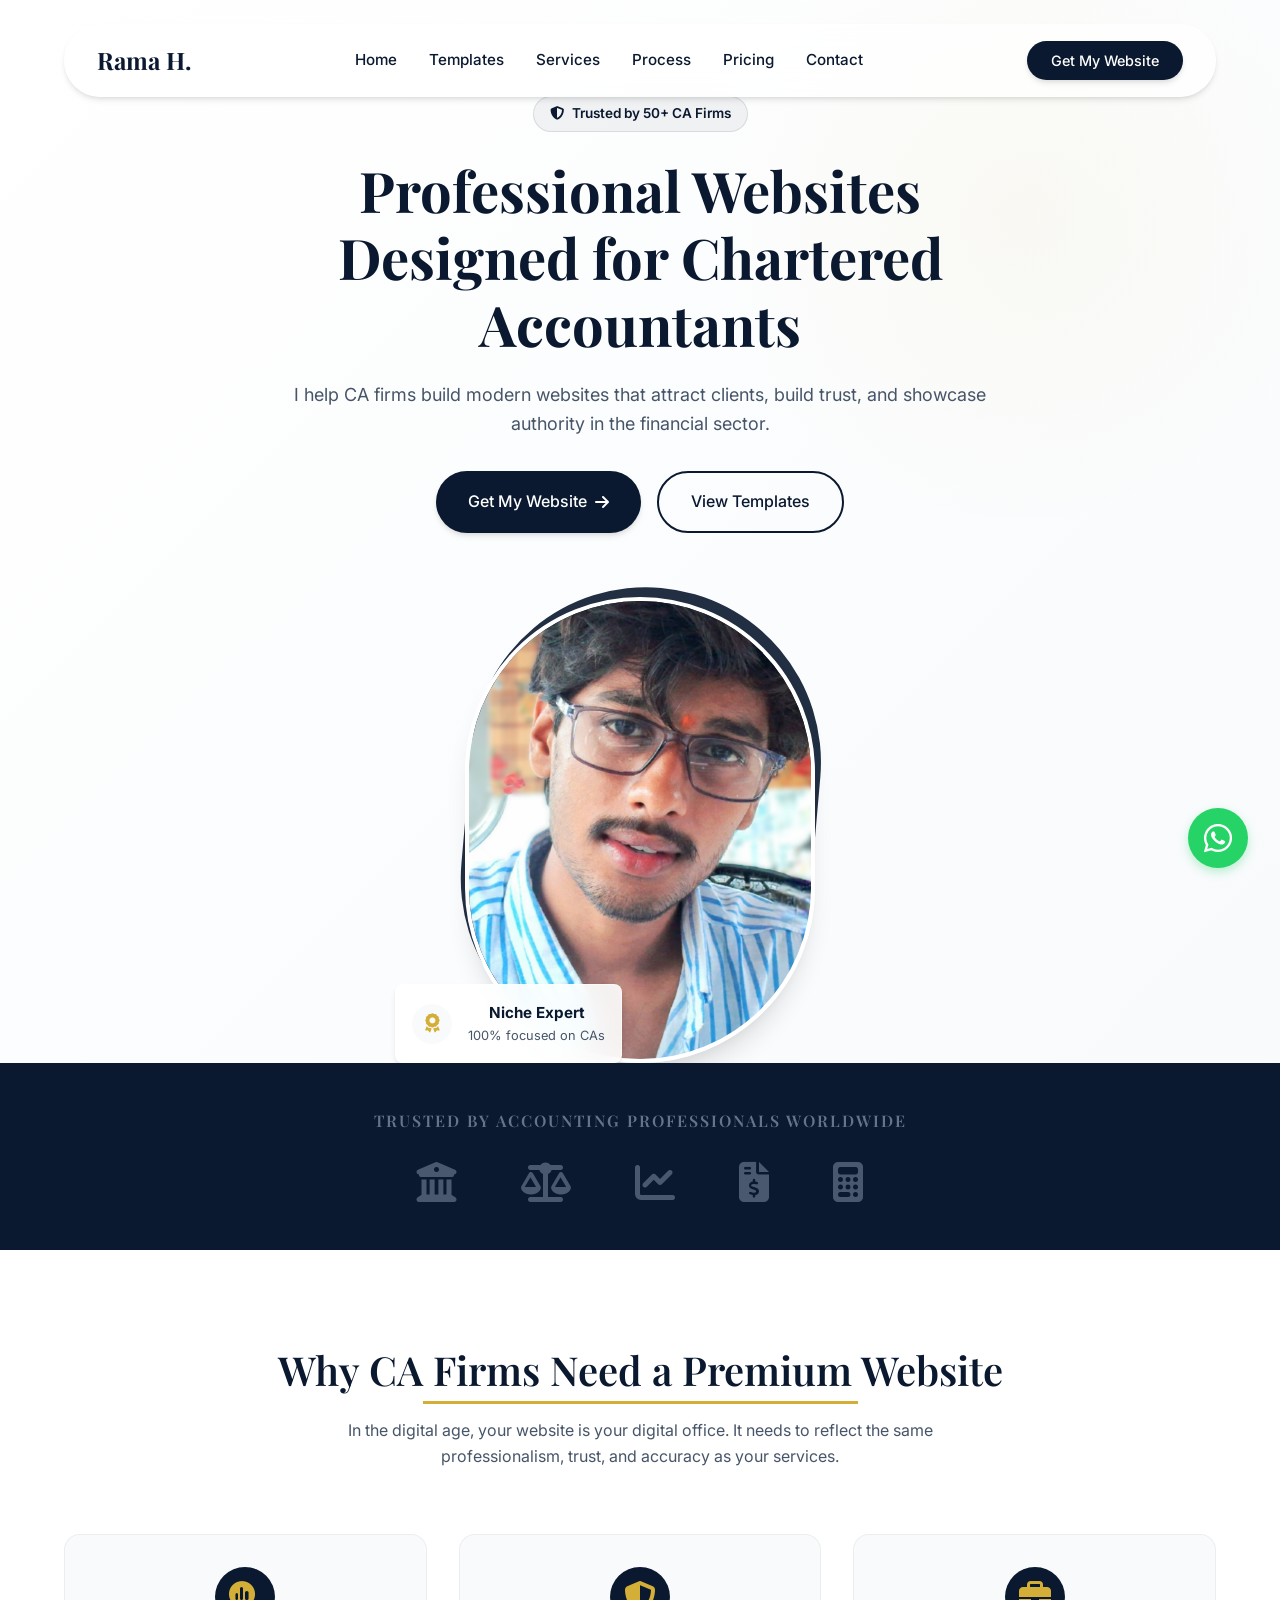
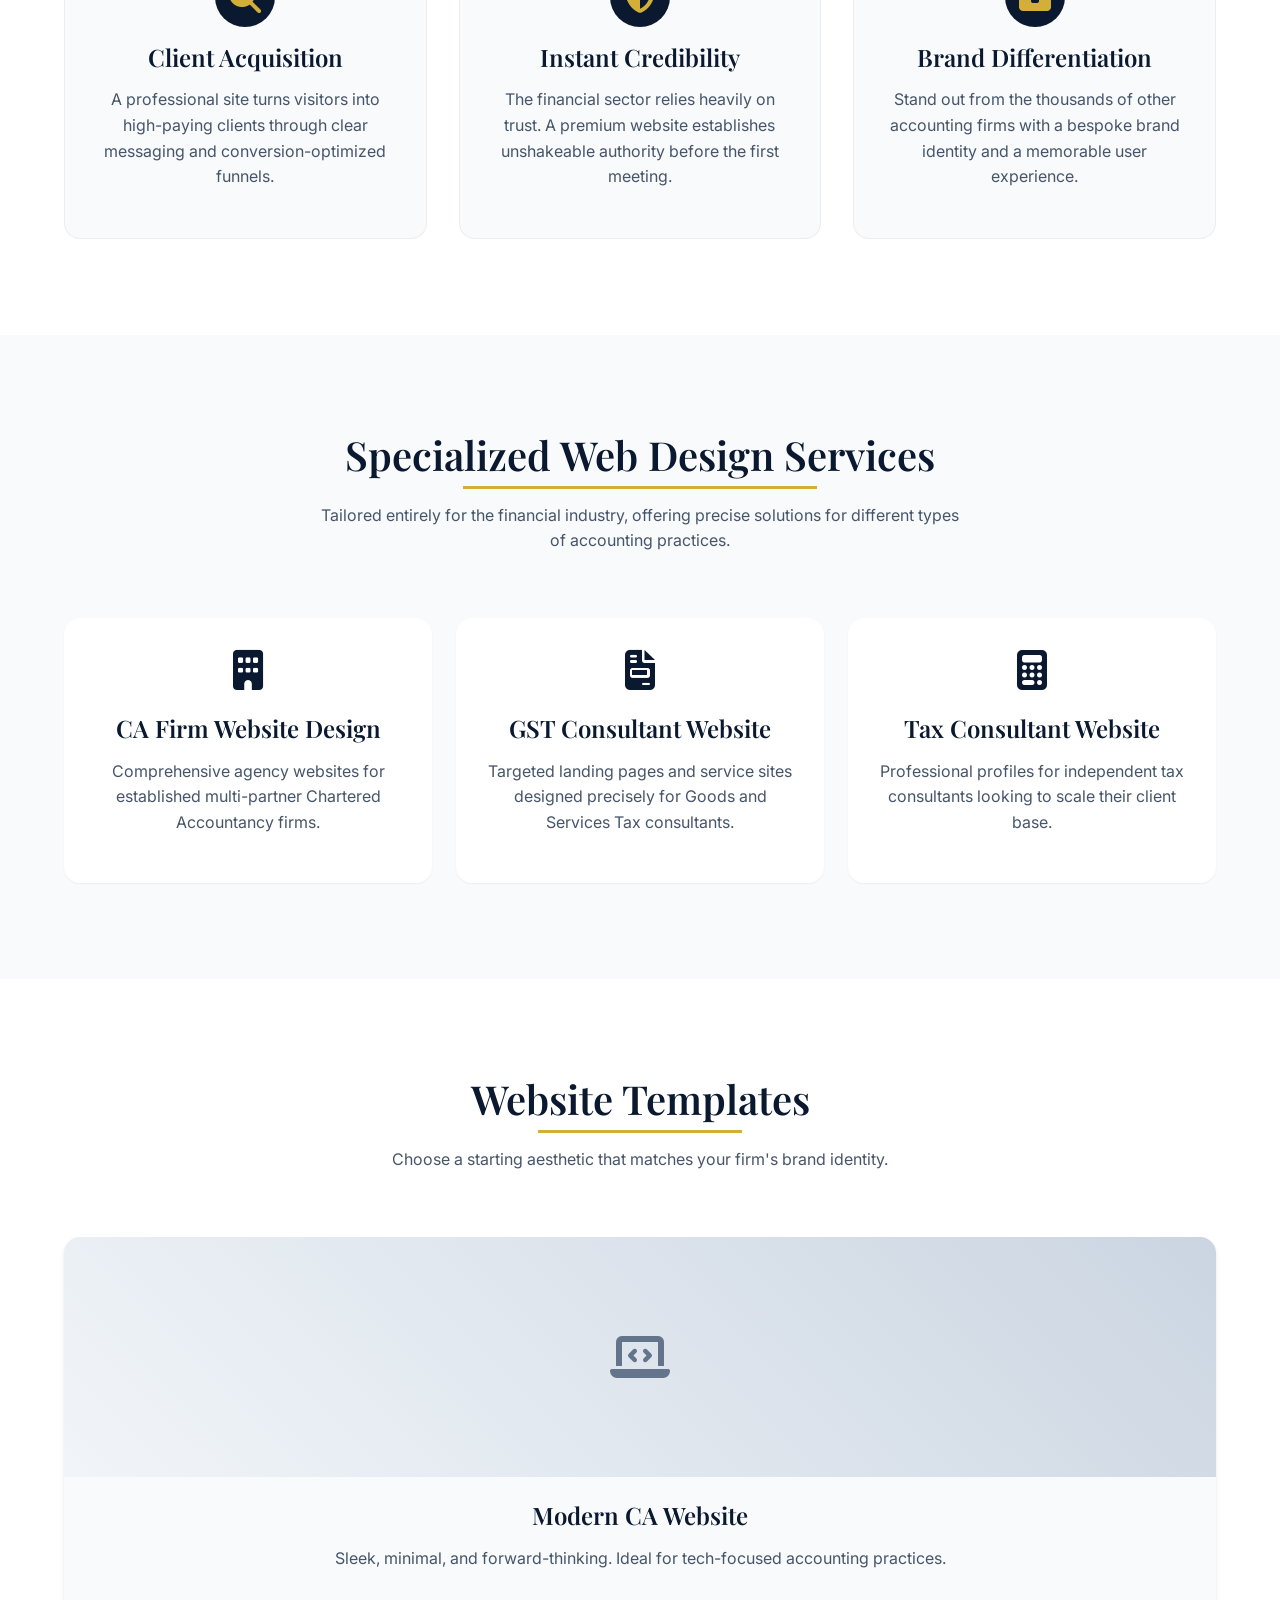
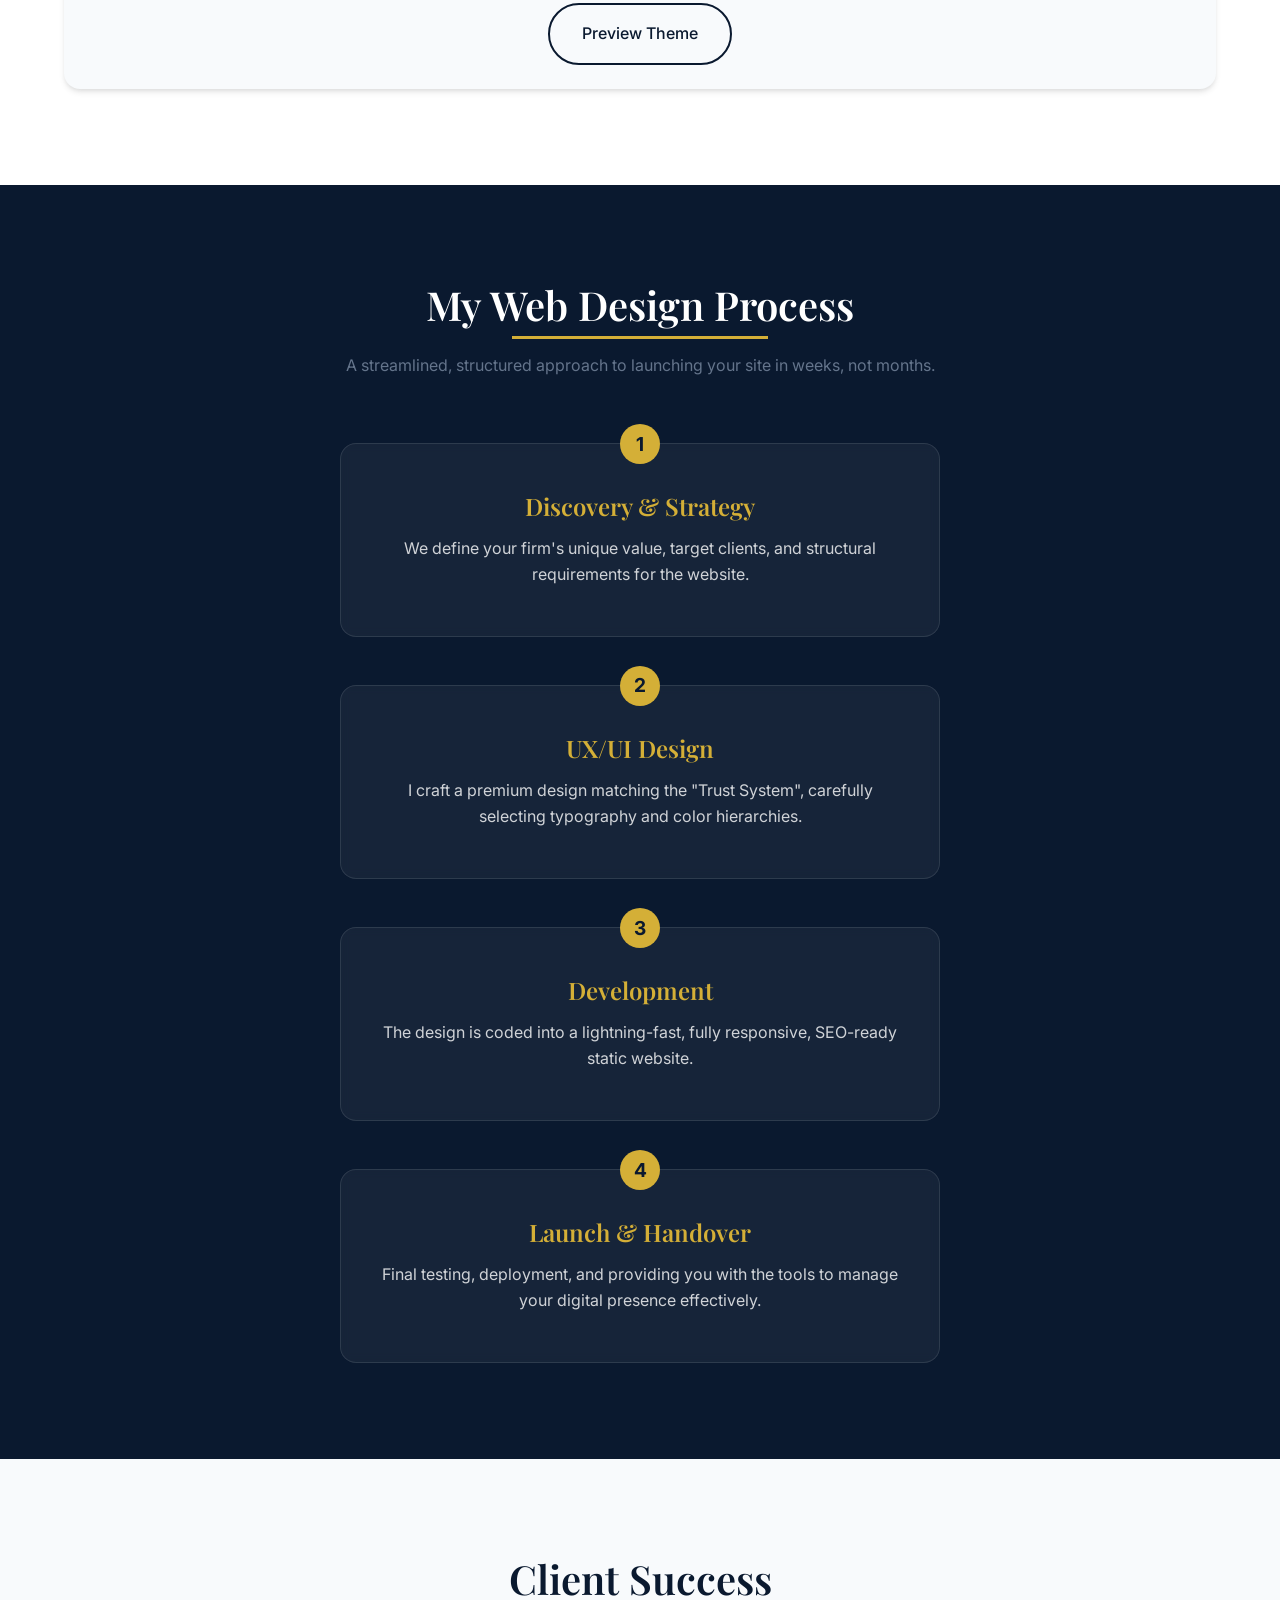
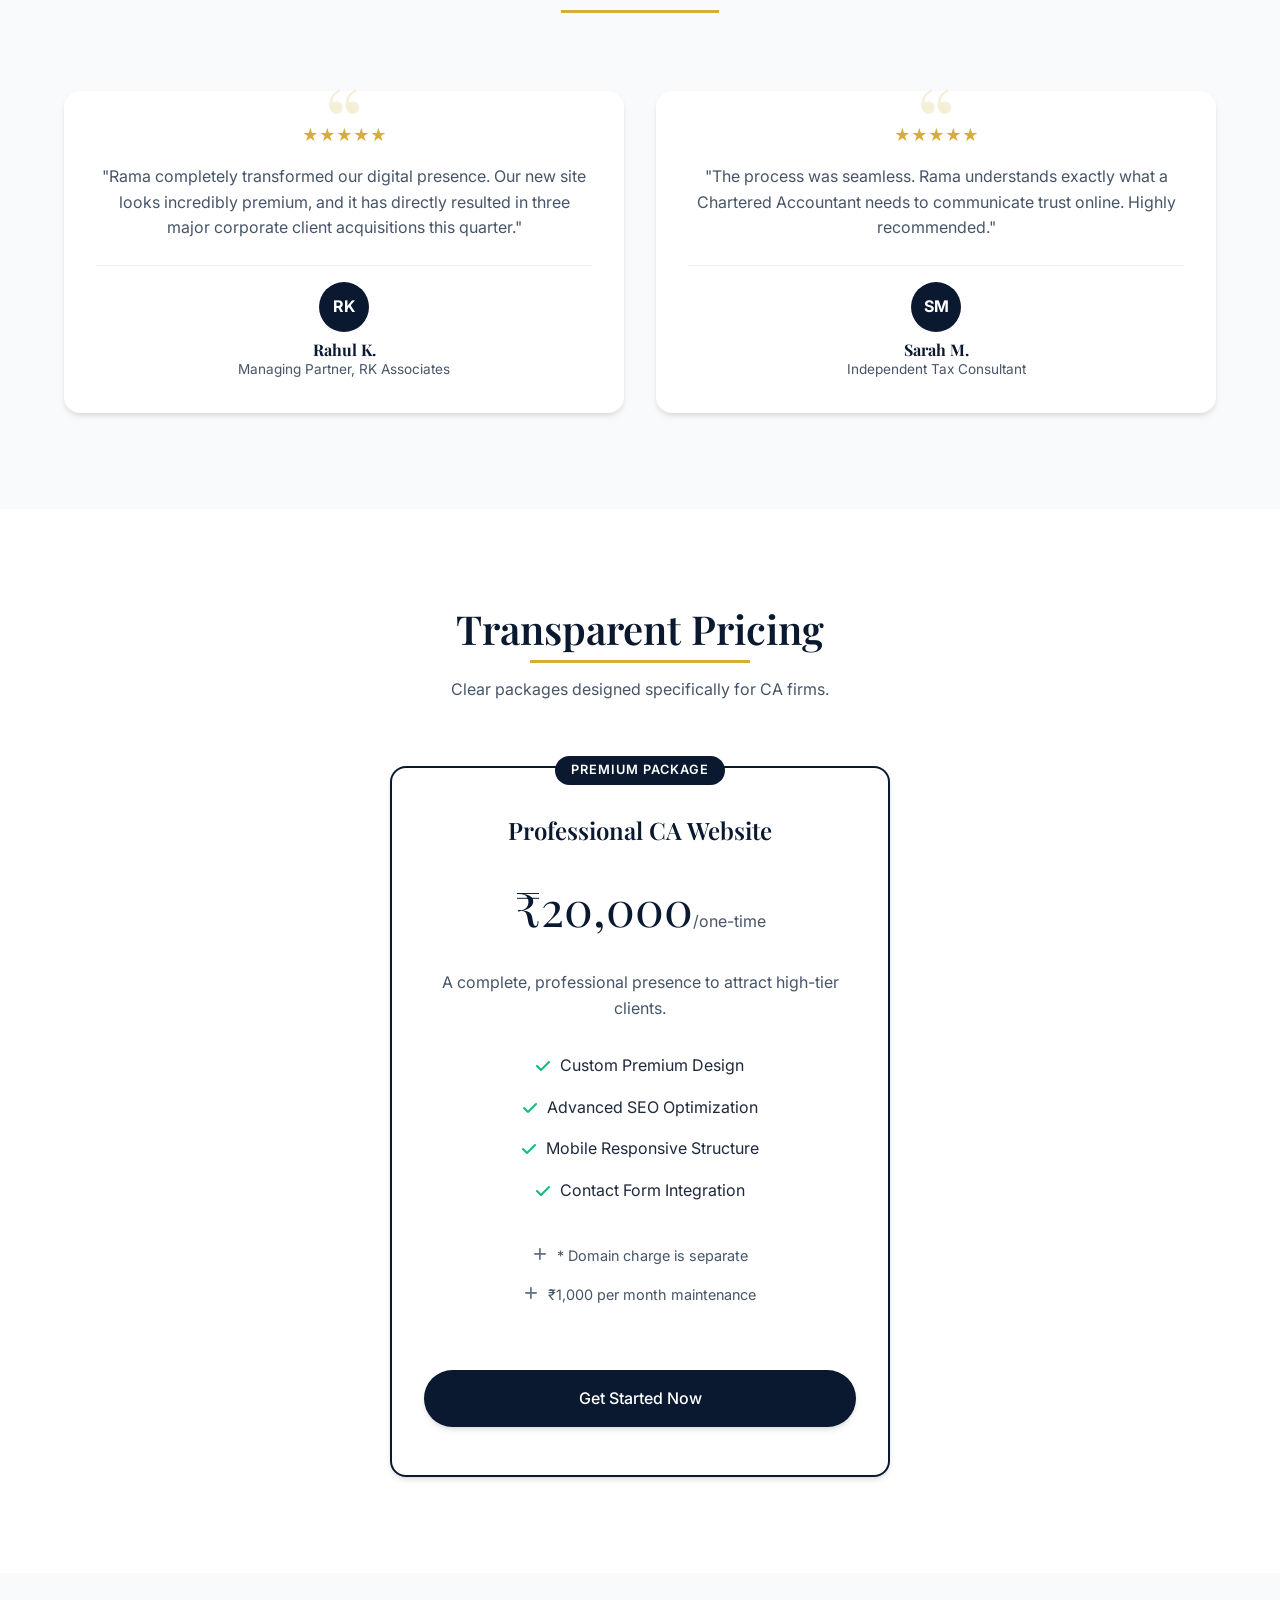
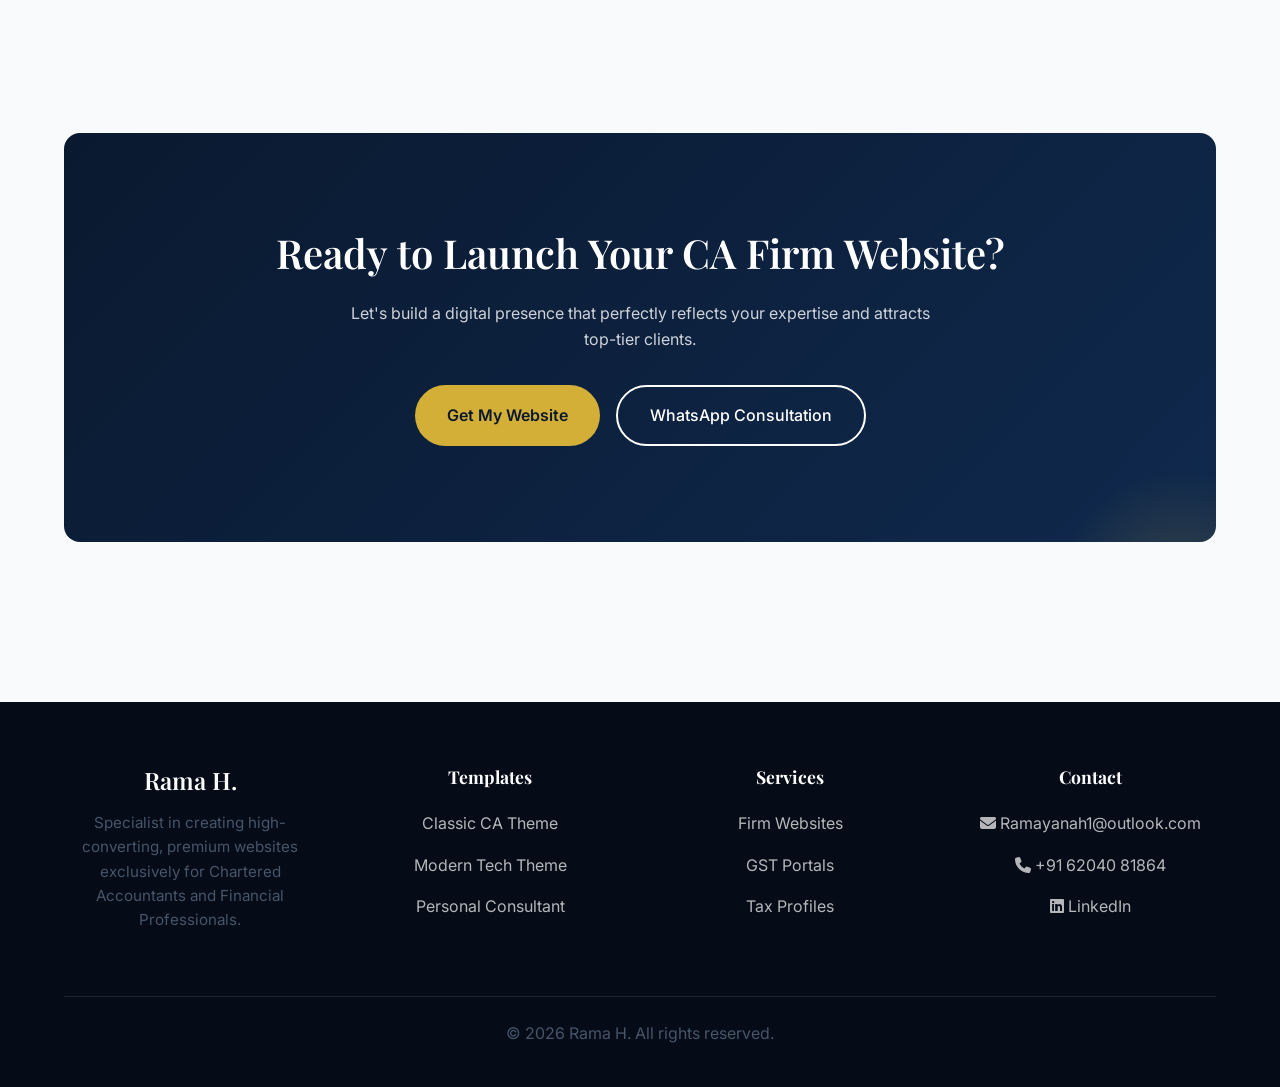
==== index.html @ 38de6ead "changes/service-card" ====
<!DOCTYPE html>
<html lang="en">

<head>
    <meta charset="UTF-8">
    <meta name="viewport" content="width=device-width, initial-scale=1.0">
    <title>Rama H | Websites for Chartered Accountants</title>
    <meta name="description"
        content="I help CA firms build modern, trust-building websites that attract clients. Professional web design for Chartered Accountants.">

    <!-- Google Fonts -->
    <link rel="preconnect" href="https://fonts.googleapis.com">
    <link rel="preconnect" href="https://fonts.gstatic.com" crossorigin>
    <link
        href="https://fonts.googleapis.com/css2?family=Inter:wght@400;500;600&family=Playfair+Display:wght@600;700&display=swap"
        rel="stylesheet">

    <!-- Custom CSS -->
    <link rel="stylesheet" href="css/style.css">
    <link rel="stylesheet" href="css/hero.css">
    <link rel="stylesheet" href="css/sections.css">

    <!-- FontAwesome for Icons -->
    <link rel="stylesheet" href="https://cdnjs.cloudflare.com/ajax/libs/font-awesome/6.4.0/css/all.min.css">
</head>

<body>

    <!-- Floating Navbar -->
    <nav class="navbar">
        <div class="nav-brand">Rama H.</div>

        <div class="nav-links">
            <a href="#home">Home</a>
            <a href="#templates">Templates</a>
            <a href="#services">Services</a>
            <a href="#process">Process</a>
            <a href="#pricing">Pricing</a>
            <a href="#contact">Contact</a>
        </div>

        <a href="#contact" class="btn btn-primary nav-cta">Get My Website</a>

        <button class="mobile-menu-btn" aria-label="Toggle Menu">
            <span></span>
            <span></span>
            <span></span>
        </button>
    </nav>

    <!-- Main Content -->
    <main>
        <!-- Hero Section -->
        <section id="home" class="hero">
            <div class="container hero-container">
                <div class="hero-content">
                    <div class="trust-badge">
                        <i class="fa-solid fa-shield-halved"></i> Trusted by 50+ CA Firms
                    </div>
                    <h1>Professional Websites Designed for Chartered Accountants</h1>
                    <p class="hero-subtitle">I help CA firms build modern websites that attract clients, build trust,
                        and showcase authority in the financial sector.</p>

                    <div class="hero-cta-group">
                        <a href="#contact" class="btn btn-primary">Get My Website <i class="fa-solid fa-arrow-right"
                                style="margin-left: 8px;"></i></a>
                        <a href="#templates" class="btn btn-secondary">View Templates</a>
                    </div>
                </div>

                <div class="hero-image-wrapper">
                    <!-- Layered Depth Effect for Portrait -->
                    <div class="hero-bg-shape"></div>
                    <img src="assets/images/rama-portrait.jpg" alt="Rama H - Specialist CA Web Designer"
                        class="hero-portrait">

                    <!-- Floating Experience Card -->
                    <div class="floating-card expert-card">
                        <div class="icon-circle"><i class="fa-solid fa-award"></i></div>
                        <div>
                            <span class="card-title">Niche Expert</span>
                            <span class="card-desc">100% focused on CAs</span>
                        </div>
                    </div>
                </div>
            </div>
        </section>

        <!-- Trust Strip -->
        <section class="trust-strip fade-in">
            <div class="container">
                <h3>Trusted by Accounting Professionals Worldwide</h3>
                <div class="logo-grid">
                    <i class="fa-solid fa-building-columns"></i>
                    <i class="fa-solid fa-scale-balanced"></i>
                    <i class="fa-solid fa-chart-line"></i>
                    <i class="fa-solid fa-file-invoice-dollar"></i>
                    <i class="fa-solid fa-calculator"></i>
                </div>
            </div>
        </section>

        <!-- Why CA Section -->
        <section id="why" class="section why-ca fade-in">
            <div class="container">
                <div class="section-header">
                    <h2>Why CA Firms Need a Premium Website</h2>
                    <p style="margin: 0 auto;">In the digital age, your website is your digital office. It needs to
                        reflect the same professionalism, trust, and accuracy as your services.</p>
                </div>
                <div class="features-grid">
                    <div class="feature-card">
                        <div class="feature-icon"><i class="fa-solid fa-magnifying-glass-chart"></i></div>
                        <h3>Client Acquisition</h3>
                        <p>A professional site turns visitors into high-paying clients through clear messaging and
                            conversion-optimized funnels.</p>
                    </div>
                    <div class="feature-card">
                        <div class="feature-icon"><i class="fa-solid fa-shield-halved"></i></div>
                        <h3>Instant Credibility</h3>
                        <p>The financial sector relies heavily on trust. A premium website establishes unshakeable
                            authority before the first meeting.</p>
                    </div>
                    <div class="feature-card">
                        <div class="feature-icon"><i class="fa-solid fa-briefcase"></i></div>
                        <h3>Brand Differentiation</h3>
                        <p>Stand out from the thousands of other accounting firms with a bespoke brand identity and a
                            memorable user experience.</p>
                    </div>
                </div>
            </div>
        </section>

        <!-- Services Section -->
        <section id="services" class="section services fade-in">
            <div class="container">
                <div class="section-header">
                    <h2>Specialized Web Design Services</h2>
                    <p style="margin: 0 auto;">Tailored entirely for the financial industry, offering precise solutions
                        for different types of accounting practices.</p>
                </div>
                <div class="services-grid">
                    <div class="service-card">
                        <i class="fa-solid fa-building"></i>
                        <h3>CA Firm Website Design</h3>
                        <p>Comprehensive agency websites for established multi-partner Chartered Accountancy firms.</p>
                    </div>
                    <div class="service-card">
                        <i class="fa-solid fa-file-invoice"></i>
                        <h3>GST Consultant Website</h3>
                        <p>Targeted landing pages and service sites designed precisely for Goods and Services Tax
                            consultants.</p>
                    </div>
                    <div class="service-card">
                        <i class="fa-solid fa-calculator"></i>
                        <h3>Tax Consultant Website</h3>
                        <p>Professional profiles for independent tax consultants looking to scale their client base.</p>
                    </div>
                    <!-- <div class="service-card">
                        <i class="fa-solid fa-chart-pie"></i>
                        <h3>Accounting Firm Website</h3>
                        <p>Corporate bookkeeping and accounting firm websites displaying services clearly and cleanly.
                        </p>
                    </div> -->
                </div>
            </div>
        </section>

        <!-- Templates Showcase -->
        <section id="templates" class="section templates fade-in">
            <div class="container">
                <div class="section-header">
                    <h2>Website Templates</h2>
                    <p style="margin: 0 auto;">Choose a starting aesthetic that matches your firm's brand identity.</p>
                </div>
                <div class="template-grid">
                    <!-- 
                      HOW TO ADD MORE TEMPLATES:
                      1. Copy the entire <div class="template-card">...</div> block below.
                      2. Paste it inside the .template-grid container.
                      3. Change the text, icons (`fa-landmark`, `fa-laptop-code`), and overlay classes (`overlay-1`, `overlay-2`, `overlay-3`).
                      4. The grid will automatically scale and align the new cards!
                    -->
                    <!-- Template 1 -->
                    <!-- <div class="template-card">
                        <div class="template-image overlay-1"><i class="fa-solid fa-landmark"></i></div>
                        <div class="template-content">
                            <h3>GST Consultant Website</h3>
                            <p>Traditional, authoritative, and deeply professional. Perfect for heritage firms.</p>
                            <a href="#" class="btn btn-secondary" style="margin-top: 16px;">Coming Soon</a>
                        </div> -->
                    </div>
                    <!-- Template 2 -->
                    <div class="template-card">
                        <div class="template-image overlay-2"><i class="fa-solid fa-laptop-code"></i></div>
                        <div class="template-content">
                            <h3>Modern CA Website</h3>
                            <p>Sleek, minimal, and forward-thinking. Ideal for tech-focused accounting practices.</p>
                            <a href="https://ramayanah.github.io/CA-web-Temp-1/" class="btn btn-secondary"
                                style="margin-top: 16px;">Preview Theme</a>
                        </div>
                    </div>
                    <!-- Template 3 -->
                    <!-- <div class="template-card">
                        <div class="template-image overlay-3"><i class="fa-solid fa-user-tie"></i></div>
                        <div class="template-content">
                            <h3>Tax Consultant Website</h3>
                            <p>Focused on the individual consultant. Builds deep personal brand trust.</p>
                            <a href="#" class="btn btn-secondary" style="margin-top: 16px;">Coming Soon</a> -->
                        </div>
                    </div>
                </div>
            </div>
        </section>

        <!-- Process Section -->
        <section id="process" class="section process fade-in">
            <div class="container">
                <div class="section-header">
                    <h2>My Web Design Process</h2>
                    <p style="margin: 0 auto; color: var(--secondary);">A streamlined, structured approach to launching
                        your site in weeks, not months.</p>
                </div>
                <div class="process-timeline">
                    <div class="process-step">
                        <div class="process-content">
                            <div class="process-number">1</div>
                            <h3 class="process-title">Discovery & Strategy</h3>
                            <p style="color: rgba(255,255,255,0.8);">We define your firm's unique value, target clients,
                                and structural requirements for the website.</p>
                        </div>
                    </div>
                    <div class="process-step">
                        <div class="process-content">
                            <div class="process-number">2</div>
                            <h3 class="process-title">UX/UI Design</h3>
                            <p style="color: rgba(255,255,255,0.8);">I craft a premium design matching the "Trust
                                System", carefully selecting typography and color hierarchies.</p>
                        </div>
                    </div>
                    <div class="process-step">
                        <div class="process-content">
                            <div class="process-number">3</div>
                            <h3 class="process-title">Development</h3>
                            <p style="color: rgba(255,255,255,0.8);">The design is coded into a lightning-fast, fully
                                responsive, SEO-ready static website.</p>
                        </div>
                    </div>
                    <div class="process-step">
                        <div class="process-content">
                            <div class="process-number">4</div>
                            <h3 class="process-title">Launch & Handover</h3>
                            <p style="color: rgba(255,255,255,0.8);">Final testing, deployment, and providing you with
                                the tools to manage your digital presence effectively.</p>
                        </div>
                    </div>
                </div>
            </div>
        </section>

        <!-- Testimonials -->
        <section id="testimonials" class="section testimonials fade-in">
            <div class="container">
                <div class="section-header">
                    <h2>Client Success</h2>
                </div>
                <div class="testi-grid">
                    <div class="testi-card">
                        <div class="stars">★★★★★</div>
                        <p class="quote">"Rama completely transformed our digital presence. Our new site looks
                            incredibly premium, and it has directly resulted in three major corporate client
                            acquisitions this quarter."</p>
                        <div class="client-info">
                            <div class="client-avatar">RK</div>
                            <div>
                                <h4>Rahul K.</h4>
                                <p style="font-size: 0.85rem; margin-bottom: 0;">Managing Partner, RK Associates</p>
                            </div>
                        </div>
                    </div>
                    <div class="testi-card">
                        <div class="stars">★★★★★</div>
                        <p class="quote">"The process was seamless. Rama understands exactly what a Chartered Accountant
                            needs to communicate trust online. Highly recommended."</p>
                        <div class="client-info">
                            <div class="client-avatar">SM</div>
                            <div>
                                <h4>Sarah M.</h4>
                                <p style="font-size: 0.85rem; margin-bottom: 0;">Independent Tax Consultant</p>
                            </div>
                        </div>
                    </div>
                </div>
            </div>
        </section>

        <!-- Pricing Section -->
        <section id="pricing" class="section pricing fade-in">
            <div class="container">
                <div class="section-header">
                    <h2>Transparent Pricing</h2>
                    <p style="margin: 0 auto;">Clear packages designed specifically for CA firms.</p>
                </div>
                <div class="pricing-grid" style="display: flex; justify-content: center;">
                    <!-- Premium Package -->
                    <div class="pricing-card popular" style="max-width: 500px; width: 100%;">
                        <div class="popular-badge">PREMIUM PACKAGE</div>
                        <h3>Professional CA Website</h3>
                        <div class="price">₹20,000<span>/one-time</span></div>
                        <p>A complete, professional presence to attract high-tier clients.</p>
                        <ul class="pricing-features">
                            <li><i class="fa-solid fa-check"></i> Custom Premium Design</li>
                            <li><i class="fa-solid fa-check"></i> Advanced SEO Optimization</li>
                            <li><i class="fa-solid fa-check"></i> Mobile Responsive Structure</li>
                            <li><i class="fa-solid fa-check"></i> Contact Form Integration</li>
                            <li
                                style="margin-top: 24px; color: var(--text-muted); font-size: 0.9em; justify-content: center;">
                                <i class="fa-solid fa-plus" style="color: var(--secondary);"></i> * Domain charge is
                                separate
                            </li>
                            <li style="color: var(--text-muted); font-size: 0.9em; justify-content: center;">
                                <i class="fa-solid fa-plus" style="color: var(--secondary);"></i> ₹1,000 per month
                                maintenance
                            </li>
                        </ul>
                        <a href="#contact" class="btn btn-primary" style="width: 100%; margin-top: 16px;">Get Started
                            Now</a>
                    </div>
                </div>
            </div>
        </section>

        <!-- Final CTA Banner -->
        <section id="contact" class="section fade-in">
            <div class="container">
                <div class="cta-banner">
                    <h2>Ready to Launch Your CA Firm Website?</h2>
                    <p style="color: rgba(255,255,255,0.8); margin: 24px auto; max-width: 600px;">Let's build a digital
                        presence that perfectly reflects your expertise and attracts top-tier clients.</p>
                    <div class="hero-cta-group" style="justify-content: center; margin-top: 32px;">
                        <a href="mailto:Ramayanah1@outlook.com" class="btn btn-accent">Get My Website</a>
                        <a href="https://wa.me/916204081864" class="btn btn-secondary"
                            style="color: white; border-color: white;">WhatsApp Consultation</a>
                    </div>
                </div>
            </div>
        </section>
    </main>

    <!-- Footer -->
    <footer>
        <div class="container">
            <div class="footer-grid">
                <div class="footer-brand">
                    <h3>Rama H.</h3>
                    <p style="font-size: 0.95rem;">Specialist in creating high-converting, premium websites exclusively
                        for Chartered Accountants and Financial Professionals.</p>
                </div>
                <div class="footer-links">
                    <h4>Templates</h4>
                    <ul>
                        <li><a href="#templates">Classic CA Theme</a></li>
                        <li><a href="#templates">Modern Tech Theme</a></li>
                        <li><a href="#templates">Personal Consultant</a></li>
                    </ul>
                </div>
                <div class="footer-links">
                    <h4>Services</h4>
                    <ul>
                        <li><a href="#services">Firm Websites</a></li>
                        <li><a href="#services">GST Portals</a></li>
                        <li><a href="#services">Tax Profiles</a></li>
                    </ul>
                </div>
                <div class="footer-links">
                    <h4>Contact</h4>
                    <ul>
                        <li><a href="mailto:Ramayanah1@outlook.com"><i class="fa-solid fa-envelope"></i>
                                Ramayanah1@outlook.com</a>
                        </li>
                        <li><a href="tel:+916204081864"><i class="fa-solid fa-phone"></i> +91 62040 81864</a></li>
                        <li><a href="https://www.linkedin.com/in/ramayanah"><i class="fa-brands fa-linkedin"></i>
                                LinkedIn</a></li>
                    </ul>
                </div>
            </div>
            <div class="footer-bottom">
                <p>&copy; 2026 Rama H. All rights reserved.</p>
            </div>
        </div>
    </footer>

    <!-- Floating WhatsApp Button -->
    <a href="https://wa.me/916204081864" class="whatsapp-float" target="_blank" rel="noopener noreferrer"
        aria-label="Chat on WhatsApp">
        <i class="fa-brands fa-whatsapp"></i>
    </a>

    <!-- Custom JS -->
    <script src="js/main.js"></script>
</body>

</html>
---- css/style.css ----
:root {
  /* Colors */
  --primary: #0a192f;        /* Deep Navy Blue */
  --secondary: #64748b;      /* Soft Gray */
  --accent: #d4af37;         /* Gold */
  --bg-light: #f8fafc;       /* Light Gray Background */
  --bg-white: #ffffff;
  --text-main: #1e293b;
  --text-muted: #475569;
  
  /* Opacity levels */
  --op-90: 0.9;
  --op-70: 0.7;
  --op-50: 0.5;

  /* Spacing Scale (8px scale) */
  --space-8: 0.5rem;    /* 8px */
  --space-16: 1rem;     /* 16px */
  --space-24: 1.5rem;   /* 24px */
  --space-32: 2rem;     /* 32px */
  --space-48: 3rem;     /* 48px */
  --space-64: 4rem;     /* 64px */
  --space-96: 6rem;     /* 96px */

  /* Shadows / Depth */
  --shadow-sm: 0 1px 2px 0 rgba(0, 0, 0, 0.05);
  --shadow-md: 0 4px 6px -1px rgba(0, 0, 0, 0.1), 0 2px 4px -1px rgba(0, 0, 0, 0.06);
  --shadow-float: 0 20px 25px -5px rgba(0, 0, 0, 0.1), 0 10px 10px -5px rgba(0, 0, 0, 0.04);
  --shadow-glow: 0 0 20px rgba(212, 175, 55, 0.4);

  /* Typography */
  --font-heading: 'Playfair Display', serif;
  --font-body: 'Inter', sans-serif;
  
  /* Border Radius */
  --radius-sm: 4px;
  --radius-md: 8px;
  --radius-lg: 16px;
  --radius-pill: 9999px;
  
  /* Transitions */
  --transition-fast: 0.2s ease-in-out;
  --transition-normal: 0.3s ease-in-out;
}

/* Base Reset */
*, *::before, *::after {
  box-sizing: border-box;
  margin: 0;
  padding: 0;
}

html {
  scroll-behavior: smooth;
  font-size: 16px;
}

body {
  font-family: var(--font-body);
  color: var(--text-main);
  background-color: var(--bg-light);
  line-height: 1.6;
  overflow-x: hidden;
  text-align: center;
}

a {
  text-decoration: none;
  color: inherit;
}

ul {
  list-style: none;
}

img {
  max-width: 100%;
  height: auto;
  display: block;
}

/* Typography Hierarchy */
h1, h2, h3, h4, h5, h6 {
  font-family: var(--font-heading);
  color: var(--primary);
  line-height: 1.2;
}

h1 {
  font-size: 3.5rem;
  font-weight: 700;
  margin-bottom: var(--space-24);
}

h2 {
  font-size: 2.5rem;
  font-weight: 600;
  margin-bottom: var(--space-24);
}

h3 {
  font-size: 1.5rem;
  font-weight: 600;
  margin-bottom: var(--space-16);
}

p {
  font-size: 1rem;
  color: var(--text-muted);
  font-weight: 400;
  margin-bottom: var(--space-16);
  max-width: 65ch; /* Readable paragraph width */
  margin-left: auto;
  margin-right: auto;
}

/* Layout Utilities */
.container {
  width: 100%;
  max-width: 1200px;
  margin: 0 auto;
  padding: 0 var(--space-24);
}

.section {
  padding: var(--space-96) 0;
}

/* Button Component */
.btn {
  display: inline-flex;
  align-items: center;
  justify-content: center;
  padding: var(--space-16) var(--space-32);
  border-radius: var(--radius-pill);
  font-family: var(--font-body);
  font-weight: 500;
  font-size: 1rem;
  cursor: pointer;
  transition: all var(--transition-normal);
  border: none;
  outline: none;
}

.btn-primary {
  background-color: var(--primary);
  color: var(--bg-white);
  box-shadow: var(--shadow-md);
}

.btn-primary:hover {
  background-color: #081222;
  transform: translateY(-2px);
  box-shadow: var(--shadow-float);
}

.btn-secondary {
  background-color: transparent;
  color: var(--primary);
  border: 2px solid var(--primary);
}

.btn-secondary:hover {
  background-color: var(--bg-light);
  transform: translateY(-2px);
}

.btn-accent {
  background-color: var(--accent);
  color: var(--primary);
  font-weight: 600;
}

.btn-accent:hover {
  box-shadow: var(--shadow-glow);
  transform: translateY(-2px);
}

/* Floating Navbar */
.navbar {
  position: fixed;
  top: var(--space-24);
  left: 50%;
  transform: translateX(-50%);
  width: calc(100% - var(--space-48));
  max-width: 1152px;
  background: rgba(255, 255, 255, var(--op-70));
  backdrop-filter: blur(12px);
  -webkit-backdrop-filter: blur(12px);
  border: 1px solid rgba(255, 255, 255, 0.4);
  border-radius: var(--radius-pill);
  padding: var(--space-16) var(--space-32);
  display: flex;
  align-items: center;
  justify-content: space-between;
  box-shadow: var(--shadow-md);
  z-index: 1000;
  transition: all var(--transition-normal);
}

.navbar.scrolled {
  background: rgba(255, 255, 255, var(--op-90));
  top: var(--space-16);
  box-shadow: var(--shadow-float);
}

.nav-brand {
  font-family: var(--font-heading);
  font-size: 1.5rem;
  font-weight: 700;
  color: var(--primary);
}

.nav-links {
  display: flex;
  gap: var(--space-32);
  align-items: center;
}

.nav-links a {
  font-size: 0.95rem;
  font-weight: 500;
  color: var(--primary);
  transition: color var(--transition-fast);
  position: relative;
}

.nav-links a::after {
  content: '';
  position: absolute;
  width: 0;
  height: 2px;
  bottom: -4px;
  left: 0;
  background-color: var(--accent);
  transition: width var(--transition-fast);
}

.nav-links a:hover {
  color: var(--accent);
}

.nav-links a:hover::after {
  width: 100%;
}

.nav-cta {
  padding: var(--space-8) var(--space-24);
  font-size: 0.9rem;
}

.mobile-menu-btn {
  display: none;
  background: none;
  border: none;
  cursor: pointer;
  flex-direction: column;
  gap: 5px;
}

.mobile-menu-btn span {
  width: 24px;
  height: 2px;
  background-color: var(--primary);
  transition: all var(--transition-fast);
}

/* Mobile Responsive */
@media (max-width: 768px) {
  h1 { font-size: 2.5rem; }
  h2 { font-size: 2rem; }
  
  .navbar {
    top: var(--space-16);
    width: calc(100% - var(--space-32));
    padding: var(--space-16) var(--space-24);
  }
  
  .nav-links, .nav-cta {
    display: none; /* Hide for mobile initially */
  }
  
  .mobile-menu-btn {
    display: flex;
  }
  
  .nav-links.active {
    display: flex;
    flex-direction: column;
    position: absolute;
    top: 100%;
    left: 0;
    right: 0;
    margin-top: var(--space-16);
    background: rgba(255, 255, 255, 0.95);
    backdrop-filter: blur(10px);
    border-radius: var(--radius-md);
    padding: var(--space-24);
    box-shadow: var(--shadow-float);
    gap: var(--space-16);
    text-align: center;
  }
}
---- css/hero.css ----
/* ---------- ADD TO END OF style.css ---------- */

/* Hero Section */
.hero {
  min-height: 100vh;
  display: flex;
  align-items: center;
  padding-top: var(--space-96); /* Account for navbar */
  background: linear-gradient(135deg, var(--bg-white) 0%, var(--bg-light) 100%);
  position: relative;
  overflow: hidden;
}

/* Decorative background elements */
.hero::before {
  content: '';
  position: absolute;
  top: -10%;
  right: -5%;
  width: 50vw;
  height: 50vw;
  border-radius: 50%;
  background: radial-gradient(circle, rgba(212, 175, 55, 0.05) 0%, transparent 70%);
  z-index: 0;
}

.hero-container {
  display: flex;
  flex-direction: column;
  gap: var(--space-64);
  align-items: center;
  justify-content: center;
  text-align: center;
  position: relative;
  z-index: 1;
}

.hero-content {
  max-width: 800px;
  margin: 0 auto;
}

.trust-badge {
  display: inline-flex;
  align-items: center;
  gap: var(--space-8);
  padding: 6px 16px;
  background-color: rgba(10, 25, 47, 0.05);
  color: var(--primary);
  border-radius: var(--radius-pill);
  font-size: 0.85rem;
  font-weight: 600;
  margin-bottom: var(--space-24);
  border: 1px solid rgba(10, 25, 47, 0.1);
}

.hero-subtitle {
  font-size: 1.125rem;
  margin-bottom: var(--space-32);
}

.hero-cta-group {
  display: flex;
  justify-content: center;
  gap: var(--space-16);
  flex-wrap: wrap;
}

/* Hero Image & Depth System */
.hero-image-wrapper {
  position: relative;
  display: flex;
  justify-content: center;
  align-items: center;
}

.hero-bg-shape {
  position: absolute;
  width: 100%;
  height: 100%;
  background-color: var(--primary);
  border-radius: 500px; /* Capsule visual rhyming */
  transform: rotate(5deg) translateY(-10px);
  z-index: 1;
  opacity: var(--op-90);
}

.hero-portrait {
  position: relative;
  z-index: 2;
  border-radius: 500px; /* Capsule pill shape */
  box-shadow: var(--shadow-float);
  width: 100%;
  max-width: 350px;
  height: auto;
  object-fit: cover;
  aspect-ratio: 3/4;
  border: 4px solid var(--bg-white);
  transition: transform var(--transition-normal);
}

.hero-portrait:hover {
  transform: translateY(-5px);
}

.floating-card {
  position: absolute;
  background: rgba(255, 255, 255, var(--op-90));
  backdrop-filter: blur(10px);
  padding: var(--space-16);
  border-radius: var(--radius-md);
  box-shadow: var(--shadow-md);
  display: flex;
  align-items: center;
  gap: var(--space-16);
  z-index: 3;
  border: 1px solid rgba(255,255,255, 0.5);
  animation: float 6s ease-in-out infinite;
}

.expert-card {
  bottom: 0%;
  left: -20%;
}

.icon-circle {
  width: 40px;
  height: 40px;
  border-radius: 50%;
  background: var(--bg-light);
  color: var(--accent);
  display: flex;
  align-items: center;
  justify-content: center;
  font-size: 1.2rem;
}

.card-title {
  display: block;
  font-weight: 700;
  color: var(--primary);
  font-size: 0.95rem;
}

.card-desc {
  display: block;
  font-size: 0.8rem;
  color: var(--text-muted);
}

@keyframes float {
  0% { transform: translateY(0px); }
  50% { transform: translateY(-15px); }
  100% { transform: translateY(0px); }
}

/* Floating WhatsApp Button */
.whatsapp-float {
  position: fixed;
  bottom: var(--space-32);
  right: var(--space-32);
  width: 60px;
  height: 60px;
  background-color: #25d366;
  color: white;
  border-radius: 50%;
  display: flex;
  align-items: center;
  justify-content: center;
  font-size: 32px;
  box-shadow: 0 4px 10px rgba(37, 211, 102, 0.3);
  z-index: 999;
  transition: all var(--transition-normal);
}

.whatsapp-float:hover {
  transform: scale(1.1);
  box-shadow: 0 6px 14px rgba(37, 211, 102, 0.4);
}

@media (max-width: 992px) {
  .hero-container {
    padding-top: var(--space-48);
  }
  
  .expert-card {
    left: 0%;
    bottom: -5%;
  }
}

@media (max-width: 768px) {
  .whatsapp-float {
    bottom: var(--space-24);
    right: var(--space-24);
    width: 50px;
    height: 50px;
    font-size: 26px;
  }
}
---- css/sections.css ----
/* ---------- TRUST STRIP ---------- */
.trust-strip {
  background-color: var(--primary);
  color: var(--bg-white);
  padding: var(--space-48) 0;
  text-align: center;
}

.trust-strip h3 {
  color: var(--secondary);
  font-size: 1rem;
  text-transform: uppercase;
  letter-spacing: 2px;
  margin-bottom: var(--space-32);
}

.logo-grid {
  display: flex;
  justify-content: center;
  align-items: center;
  gap: var(--space-64);
  flex-wrap: wrap;
  opacity: var(--op-70);
}

.logo-grid i {
  font-size: 2.5rem;
  color: var(--secondary);
  transition: all var(--transition-normal);
}

.logo-grid i:hover {
  color: var(--accent);
  opacity: 1;
}

/* ---------- WHY CA SECTION ---------- */
.why-ca {
  background-color: var(--bg-white);
}

.section-header {
  text-align: center;
  margin-bottom: var(--space-64);
}

.section-header h2 {
  position: relative;
  display: inline-block;
}

.section-header h2::after {
  content: '';
  position: absolute;
  width: 60%;
  height: 3px;
  background-color: var(--accent);
  bottom: -10px;
  left: 20%;
}

.features-grid {
  display: grid;
  grid-template-columns: repeat(auto-fit, minmax(300px, 1fr));
  gap: var(--space-32);
}

.feature-card {
  padding: var(--space-32);
  background: var(--bg-light);
  border-radius: var(--radius-lg);
  transition: transform var(--transition-normal);
  border: 1px solid rgba(0,0,0,0.05);
}

.feature-card:hover {
  transform: translateY(-5px);
  box-shadow: var(--shadow-md);
}

.feature-icon {
  font-size: 2rem;
  color: var(--accent);
  margin: 0 auto var(--space-16) auto;
  background: var(--primary);
  width: 60px;
  height: 60px;
  display: flex;
  align-items: center;
  justify-content: center;
  border-radius: 50%;
}

/* ---------- SERVICES SECTION ---------- */
.services {
  background-color: var(--bg-light);
}

.services-grid {
  display: grid;
  grid-template-columns: repeat(auto-fit, minmax(250px, 1fr));
  gap: var(--space-24);
}

.service-card {
  background: var(--bg-white);
  padding: var(--space-32);
  border-radius: var(--radius-lg);
  box-shadow: var(--shadow-sm);
  transition: all var(--transition-normal);
  position: relative;
  overflow: hidden;
  z-index: 1;
}

.service-card::before {
  content: '';
  position: absolute;
  top: 0;
  left: 0;
  width: 100%;
  height: 4px;
  background: var(--accent);
  transform: scaleX(0);
  transform-origin: center;
  transition: transform var(--transition-normal);
  z-index: 2;
}

.service-card:hover {
  box-shadow: var(--shadow-float);
  transform: translateY(-5px);
}

.service-card:hover::before {
  transform: scaleX(1);
}

.service-card i {
  font-size: 2.5rem;
  color: var(--primary);
  margin: 0 auto var(--space-24) auto;
  display: block;
}

/* ---------- TEMPLATES SECTION ---------- */
.templates {
  background-color: var(--bg-white);
}

.template-grid {
  display: grid;
  grid-template-columns: repeat(auto-fit, minmax(320px, 1fr));
  gap: var(--space-32);
}

.template-card {
  border-radius: var(--radius-lg);
  overflow: hidden;
  box-shadow: var(--shadow-md);
  background: var(--bg-light);
  transition: transform var(--transition-normal);
}

.template-card:hover {
  transform: translateY(-8px);
  box-shadow: var(--shadow-float);
}

.template-image {
  width: 100%;
  height: 240px;
  background-color: #e2e8f0;
  display: flex;
  align-items: center;
  justify-content: center;
  color: var(--secondary);
  font-size: 3rem;
  position: relative;
}

/* Simulated Image with Gradient overlay */
.template-image.overlay-1 { background: linear-gradient(45deg, #1e293b, #334155); color: #fff; }
.template-image.overlay-2 { background: linear-gradient(45deg, #f1f5f9, #cbd5e1); }
.template-image.overlay-3 { background: linear-gradient(45deg, #0f172a, #d4af37); color: #fff;}

.template-content {
  padding: var(--space-24);
}

/* ---------- PROCESS SECTION ---------- */
.process {
  background-color: var(--primary);
  color: var(--bg-white);
}

.process .section-header h2 { color: var(--bg-white); }
.process .section-header p { color: var(--secondary); }

.process-timeline {
  display: flex;
  flex-direction: column;
  gap: var(--space-48);
  position: relative;
}

.process-timeline::before {
  display: none;
}

.process-step, .process-step:nth-child(even) {
  flex-direction: column;
  justify-content: center;
  align-items: center;
}

.process-content {
  width: 100%;
  max-width: 600px;
  background: rgba(255,255,255,0.05);
  padding: var(--space-48) var(--space-32) var(--space-32);
  border-radius: var(--radius-lg);
  position: relative;
  border: 1px solid rgba(255,255,255,0.1);
  backdrop-filter: blur(5px);
  margin: 0 auto;
}

.process-title {
  color: var(--accent); /* Using Gold to contrast heavily against deep navy */
  font-size: 1.5rem;
}

.process-number {
  position: absolute;
  width: 40px;
  height: 40px;
  background: var(--accent);
  color: var(--primary);
  border-radius: 50%;
  display: flex;
  align-items: center;
  justify-content: center;
  font-weight: 700;
  font-size: 1.2rem;
  top: -20px;
  left: 50%;
  transform: translateX(-50%);
}

/* ---------- TESTIMONIALS SECTION ---------- */
.testimonials { background-color: var(--bg-light); }

.testi-grid {
  display: grid;
  grid-template-columns: repeat(auto-fit, minmax(300px, 1fr));
  gap: var(--space-32);
}

.testi-card {
  background: var(--bg-white);
  padding: var(--space-32);
  border-radius: var(--radius-lg);
  box-shadow: var(--shadow-md);
  position: relative;
}

.testi-card::before {
  content: '\201C';
  font-family: var(--font-heading);
  font-size: 6rem;
  color: rgba(212, 175, 55, 0.2);
  position: absolute;
  top: -20px;
  left: 50%;
  transform: translateX(-50%);
  line-height: 1;
}

.stars { color: var(--accent); margin-bottom: var(--space-16); }

.client-info {
  display: flex;
  flex-direction: column;
  align-items: center;
  gap: var(--space-8);
  margin-top: var(--space-24);
  border-top: 1px solid rgba(0,0,0,0.05);
  padding-top: var(--space-16);
}

.client-avatar {
  width: 50px;
  height: 50px;
  background: var(--primary);
  border-radius: 50%;
  color: white;
  display: flex;
  align-items: center;
  justify-content: center;
  font-weight: bold;
}

/* ---------- PRICING ---------- */
.pricing { background-color: var(--bg-white); }

.pricing-grid {
  display: grid;
  grid-template-columns: repeat(auto-fit, minmax(300px, 1fr));
  gap: var(--space-32);
  align-items: stretch;
}

.pricing-card {
  border: 1px solid #e2e8f0;
  border-radius: var(--radius-lg);
  padding: var(--space-48) var(--space-32);
  text-align: center;
  transition: all var(--transition-normal);
  background: var(--bg-white);
}

.pricing-card:hover {
  transform: translateY(-8px);
  box-shadow: var(--shadow-float);
  border-color: var(--accent);
}

.pricing-card.popular {
  border-color: var(--primary);
  border-width: 2px;
  position: relative;
  box-shadow: var(--shadow-md);
}

.popular-badge {
  position: absolute;
  top: -12px;
  left: 50%;
  transform: translateX(-50%);
  background: var(--primary);
  color: white;
  padding: 4px 16px;
  border-radius: var(--radius-pill);
  font-size: 0.8rem;
  font-weight: 600;
  letter-spacing: 1px;
}

.price {
  font-family: var(--font-heading);
  font-size: 3rem;
  color: var(--primary);
  margin: var(--space-24) 0;
}

.price span { font-size: 1rem; color: var(--text-muted); font-family: var(--font-body); }

.pricing-features {
  text-align: center;
  margin: var(--space-32) 0;
  display: flex;
  flex-direction: column;
  align-items: center;
}

.pricing-features li {
  margin-bottom: var(--space-16);
  display: flex;
  align-items: center;
  gap: 10px;
  justify-content: center;
}

.pricing-features i { color: #10b981; }

/* ---------- CTA BANNER ---------- */
.cta-banner {
  background: linear-gradient(135deg, var(--primary), #0f294d);
  color: white;
  text-align: center;
  padding: var(--space-96) var(--space-24);
  border-radius: var(--radius-lg);
  margin: var(--space-64) auto;
  max-width: 1152px;
  position: relative;
  overflow: hidden;
}

.cta-banner::after {
  content: '';
  position: absolute;
  bottom: -50%;
  right: -10%;
  width: 300px;
  height: 300px;
  background: radial-gradient(circle, rgba(212, 175, 55, 0.2) 0%, transparent 60%);
}

.cta-banner h2 { color: white; }

/* ---------- FOOTER ---------- */
footer {
  background-color: #050c17; /* Darker navy */
  color: rgba(255,255,255,0.7);
  padding: var(--space-64) 0 var(--space-24);
}

.footer-grid {
  display: grid;
  grid-template-columns: repeat(auto-fit, minmax(200px, 1fr));
  gap: var(--space-48);
  margin-bottom: var(--space-48);
  text-align: center;
}

.footer-brand h3 { color: white; margin-bottom: var(--space-16); }

.footer-links h4 {
  color: white;
  margin-bottom: var(--space-24);
  font-size: 1.1rem;
}

.footer-links li { margin-bottom: var(--space-16); }
.footer-links a { transition: color var(--transition-fast); }
.footer-links a:hover { color: var(--accent); }

.footer-bottom {
  text-align: center;
  padding-top: var(--space-24);
  border-top: 1px solid rgba(255,255,255,0.1);
  font-size: 0.9rem;
}

/* Scroll Animation Classes */
.fade-in {
  opacity: 0;
  transform: translateY(30px);
  transition: opacity 0.8s ease-out, transform 0.8s ease-out;
}

.fade-in.visible {
  opacity: 1;
  transform: translateY(0);
}

/* Mobile Responsive Adjustments */
@media (max-width: 768px) {
  .footer-grid { grid-template-columns: 1fr; gap: var(--space-32); }
}
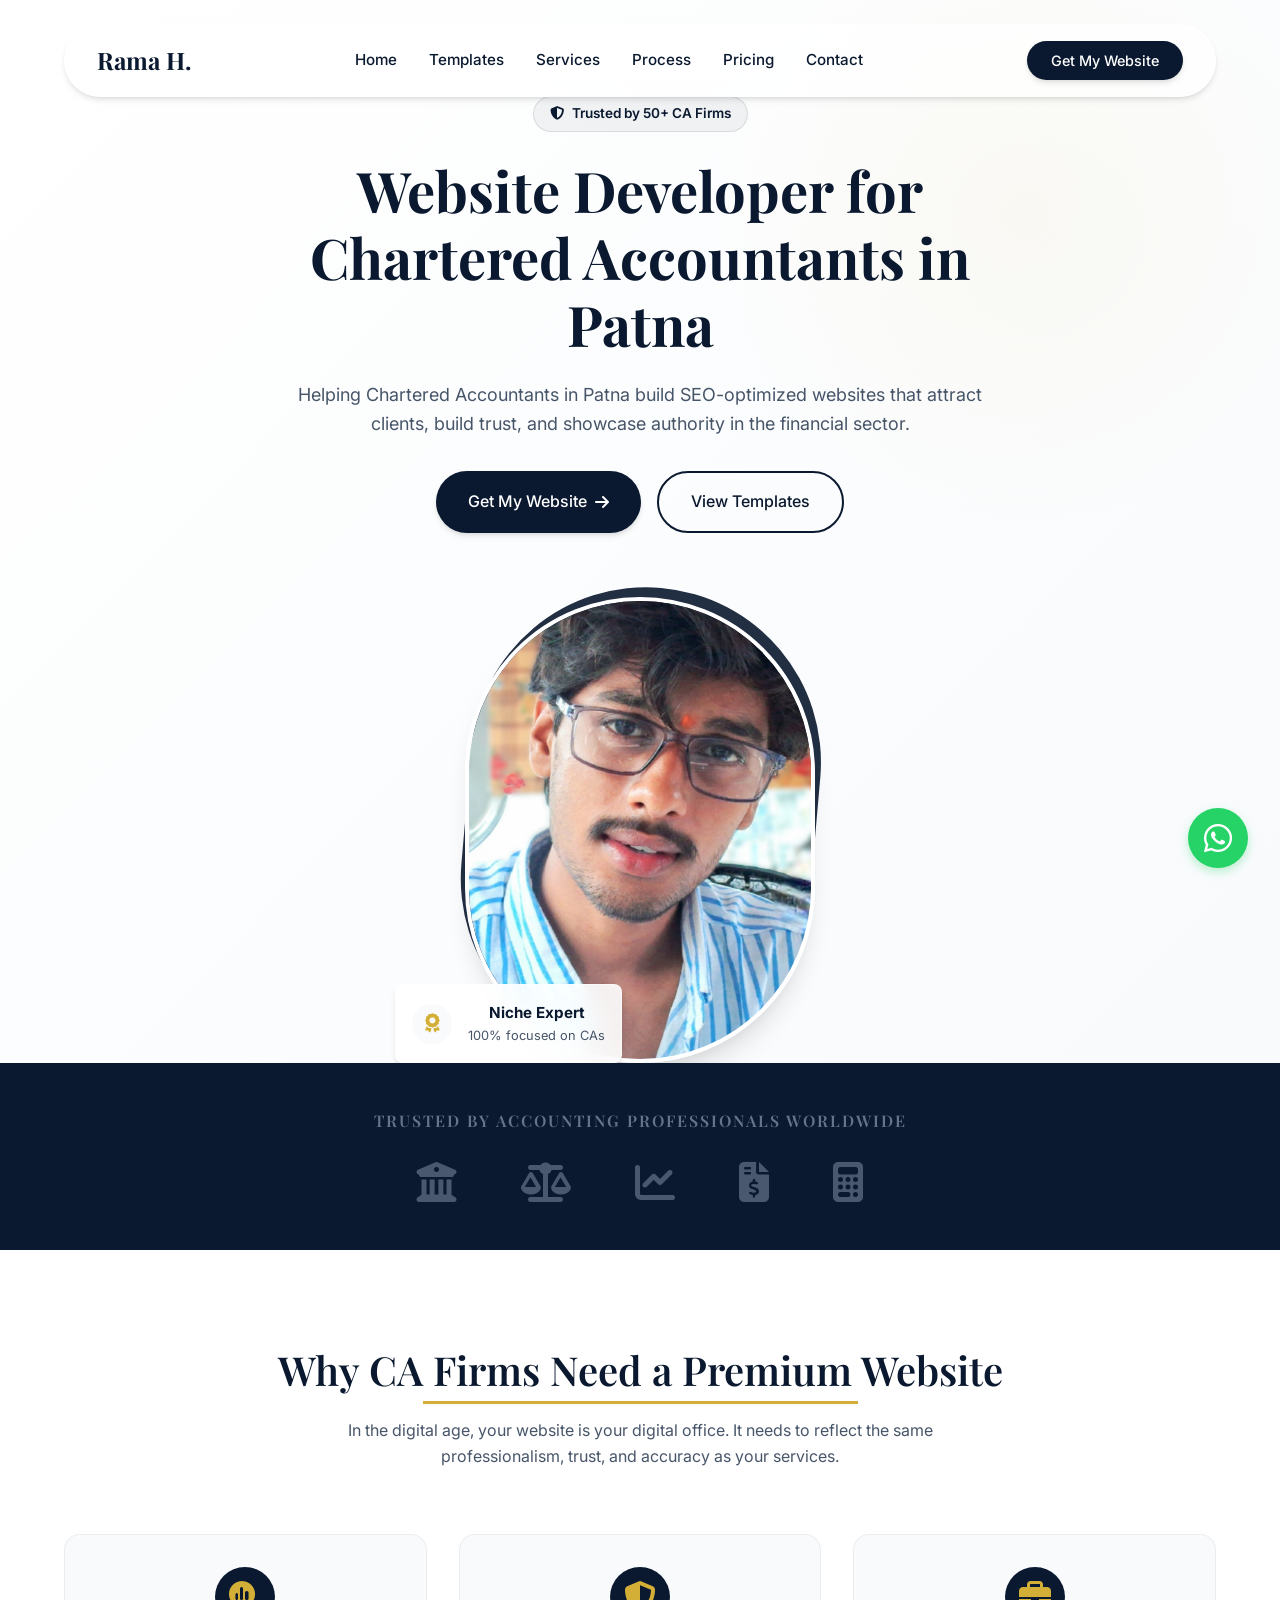
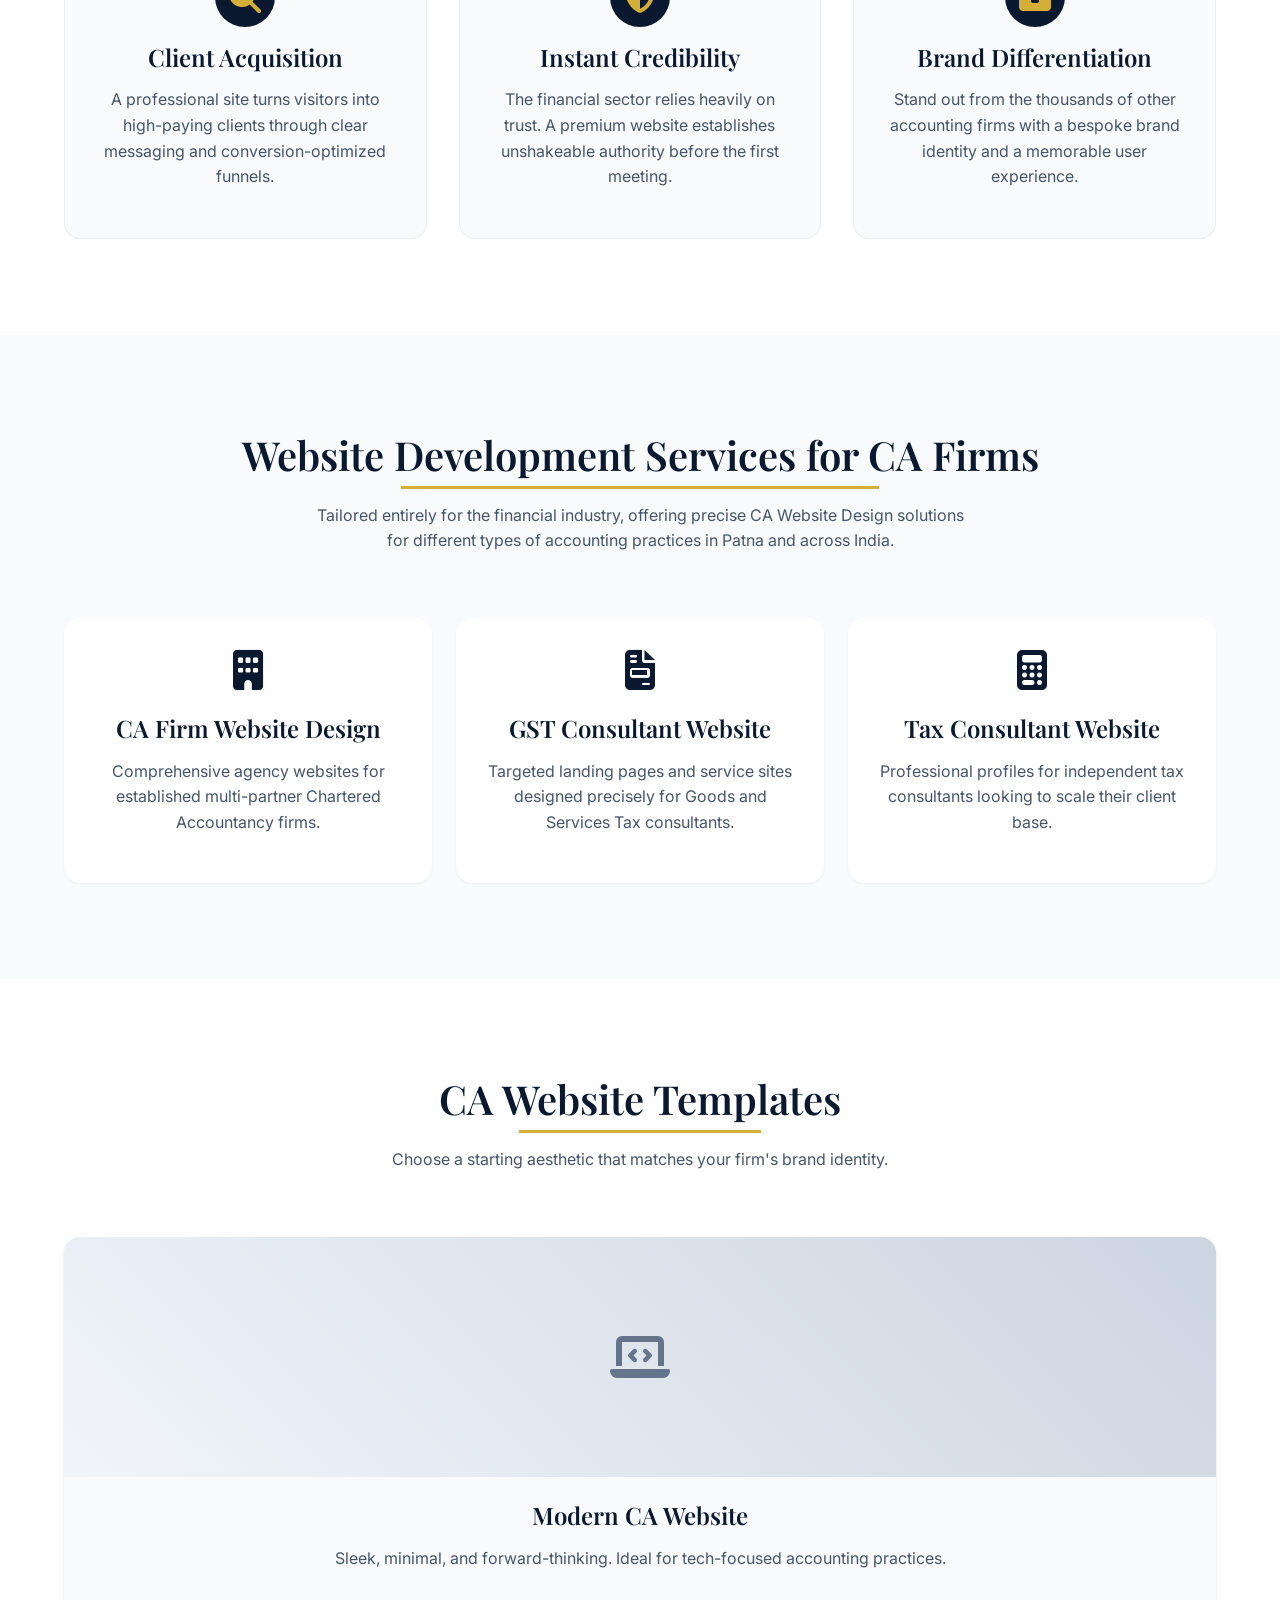
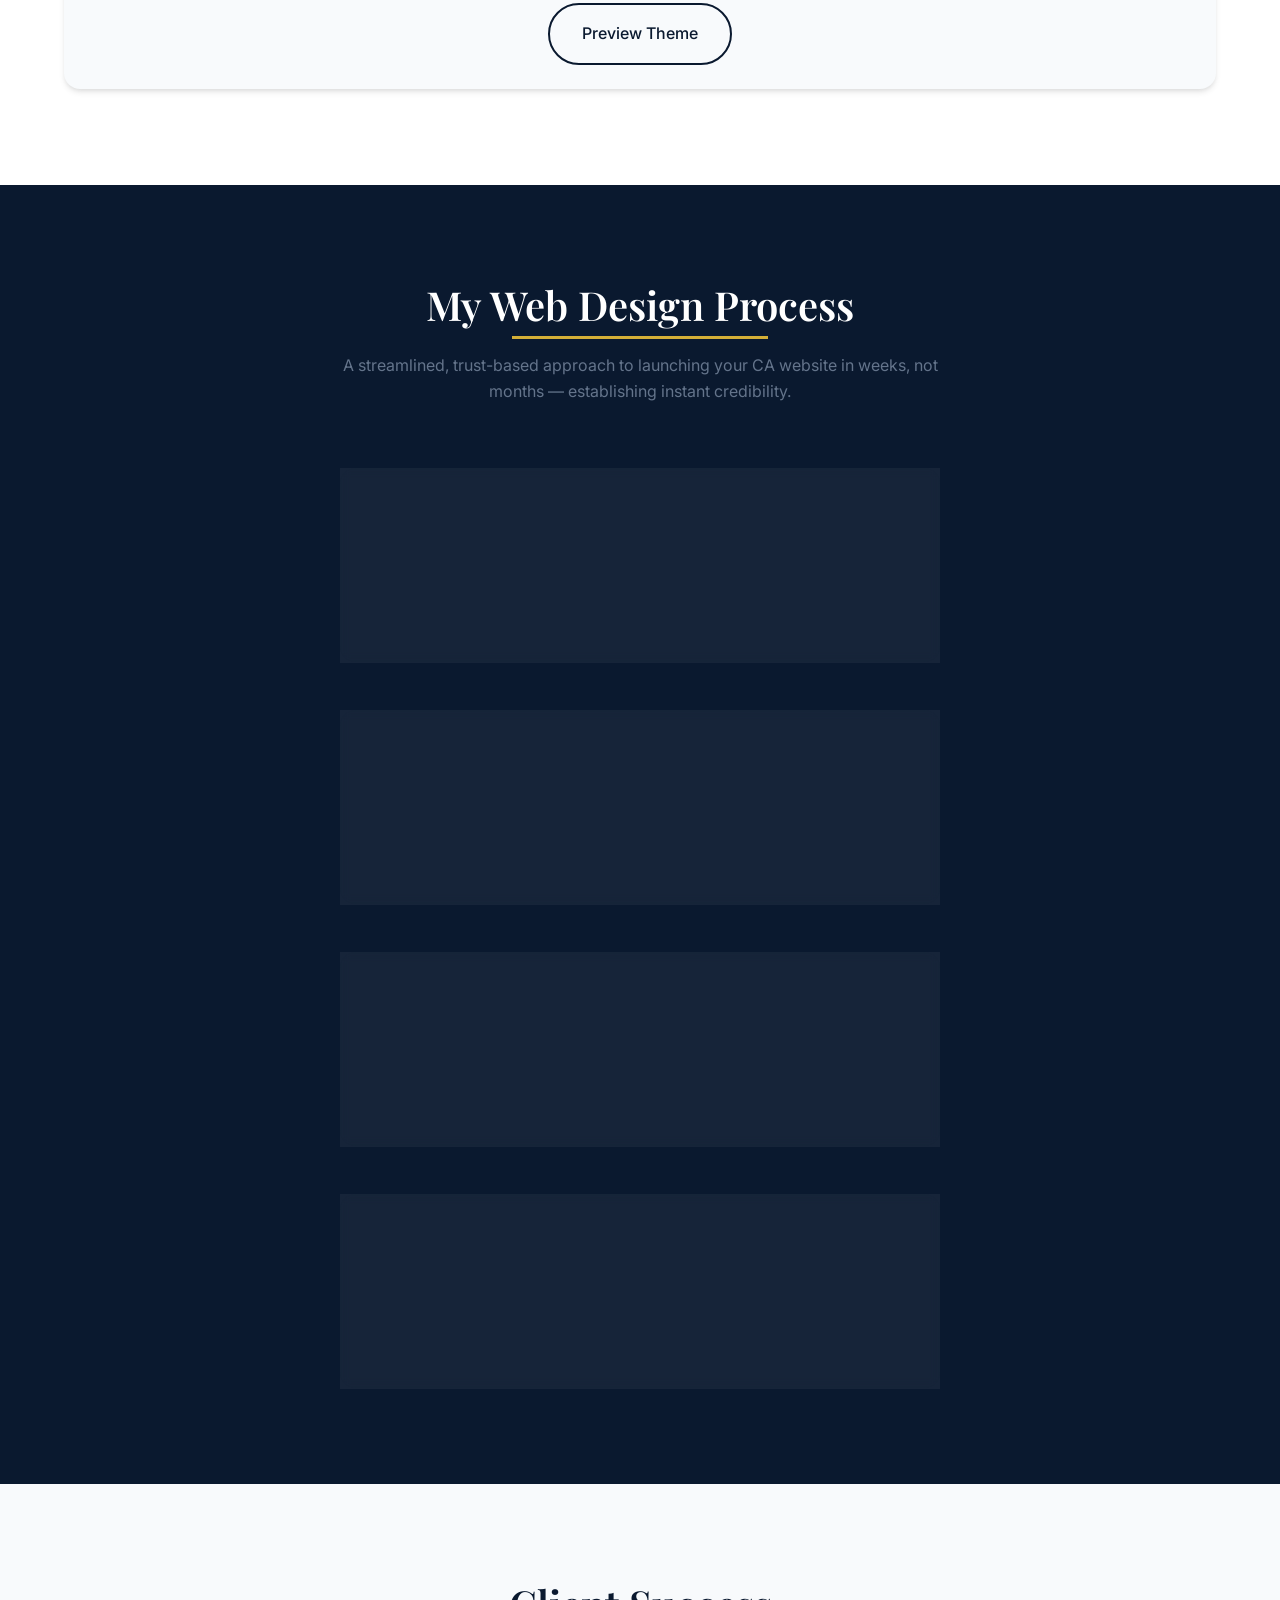
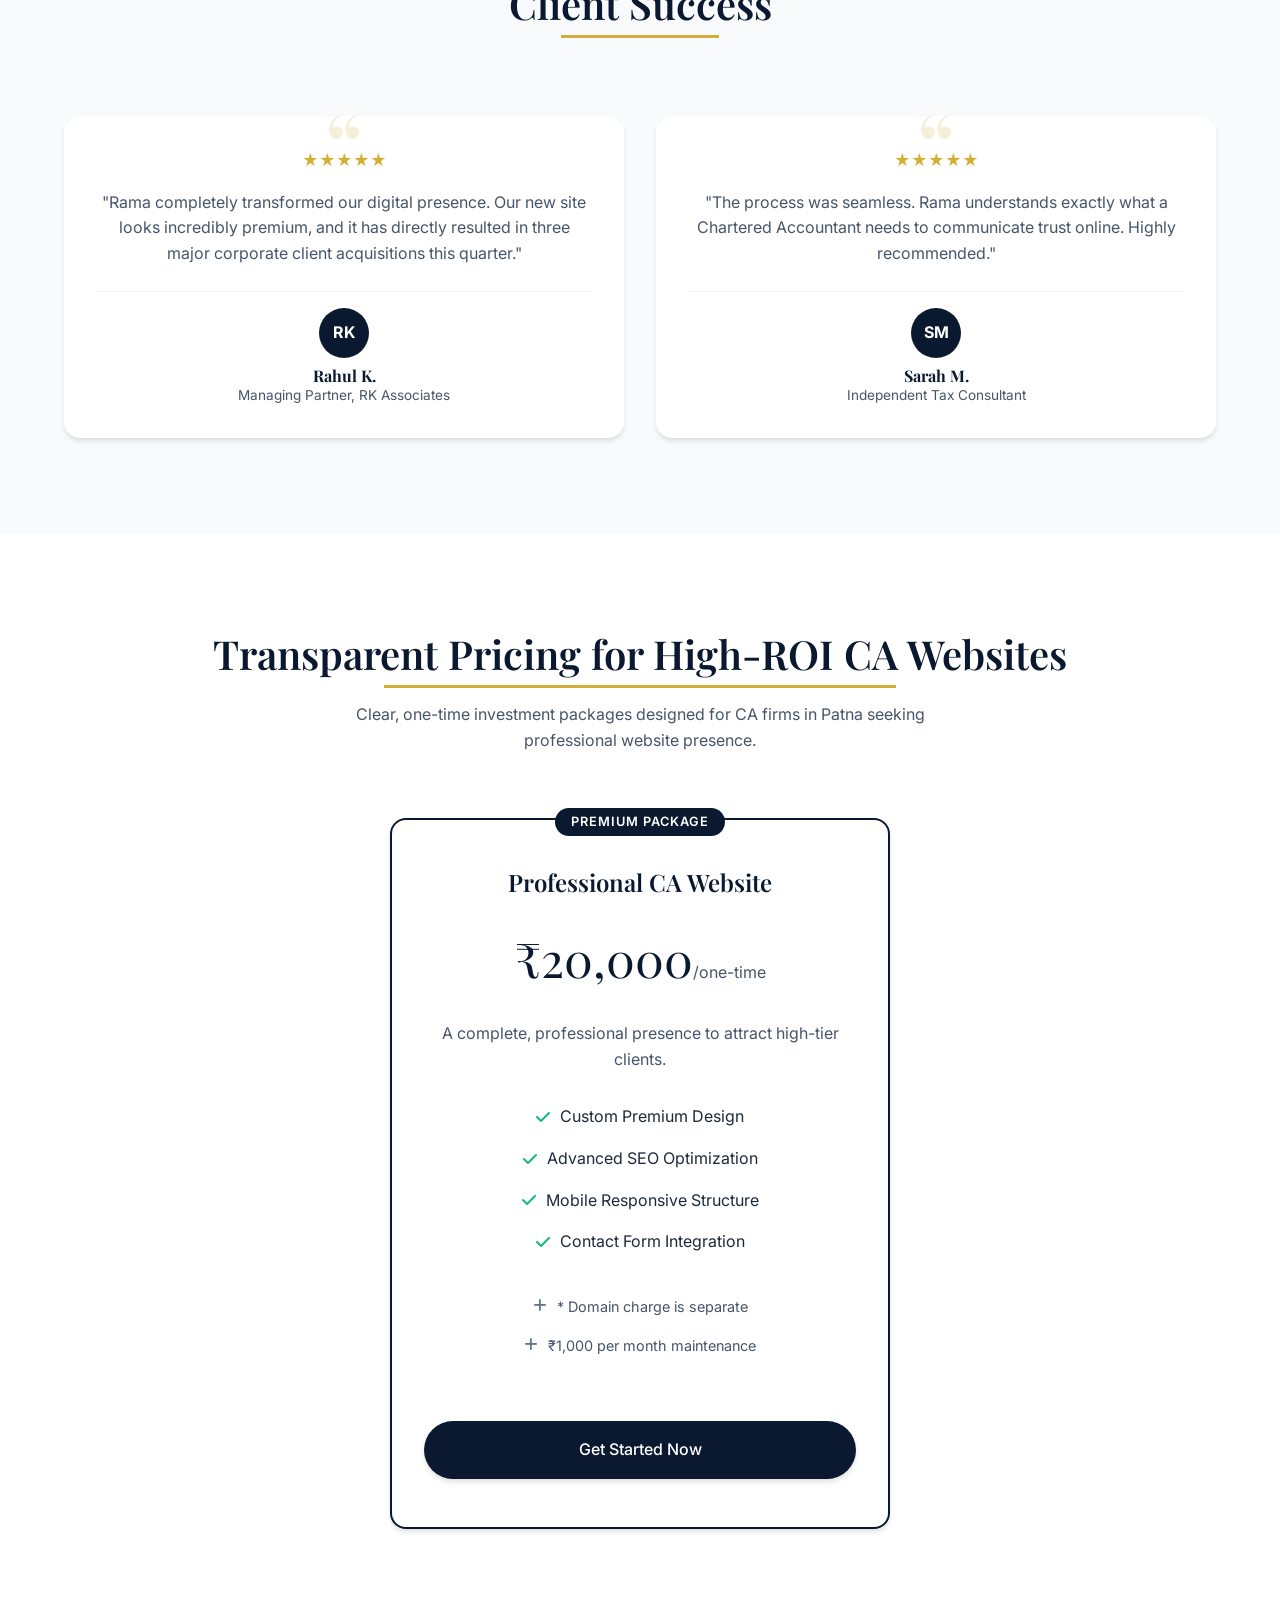
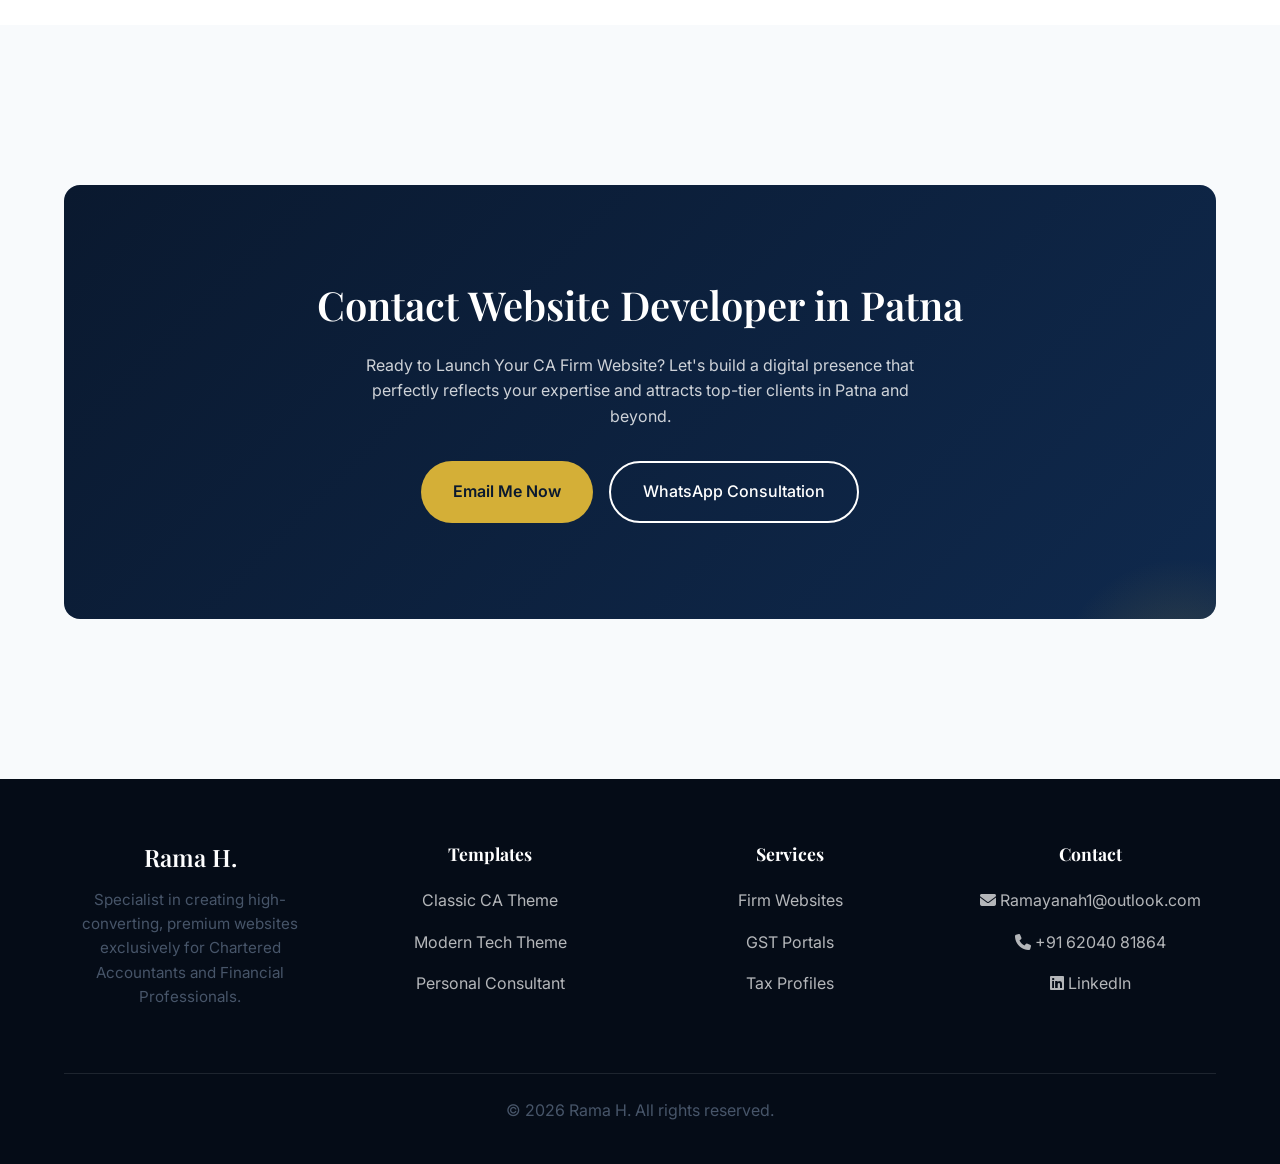
==== commit 88b9c71b: "seo" ====
--- a/index.html
+++ b/index.html
@@ -4,9 +4,48 @@
 <head>
     <meta charset="UTF-8">
     <meta name="viewport" content="width=device-width, initial-scale=1.0">
-    <title>Rama H | Websites for Chartered Accountants</title>
+    <title>Website Developer for CA in Patna | Rama H.</title>
     <meta name="description"
-        content="I help CA firms build modern, trust-building websites that attract clients. Professional web design for Chartered Accountants.">
+        content="Professional website development for Chartered Accountants in Patna. Fast, modern and SEO-friendly CA websites by Rama H.">
+
+    <link rel="canonical" href="https://ramah.in/">
+
+    <!-- Open Graph -->
+    <meta property="og:title" content="Rama H. - CA Website Developer in Patna">
+    <meta property="og:description" content="Custom websites for Chartered Accountants in Patna.">
+    <meta property="og:type" content="website">
+    <meta property="og:url" content="https://ramah.in/">
+    <meta property="og:image" content="https://ramah.in/assets/preview.jpg">
+
+    <!-- Schema Markup -->
+    <script type="application/ld+json">
+    {
+      "@context": "https://schema.org",
+      "@type": "ProfessionalService",
+      "name": "Rama H.",
+      "url": "https://ramah.in/",
+      "image": "https://ramah.in/assets/preview.jpg",
+      "description": "Custom website development services for Chartered Accountants in Patna. Fast, modern and SEO-friendly websites.",
+      "areaServed": {
+        "@type": "City",
+        "name": "Patna"
+      },
+      "address": {
+        "@type": "PostalAddress",
+        "addressLocality": "Patna",
+        "addressCountry": "India"
+      },
+      "contactPoint": {
+        "@type": "ContactPoint",
+        "telephone": "+91-6204081864",
+        "contactType": "customer service"
+      },
+      "sameAs": [
+        "https://www.linkedin.com/in/ramayanah"
+      ],
+      "serviceType": "Website Development for Chartered Accountants"
+    }
+    </script>
 
     <!-- Google Fonts -->
     <link rel="preconnect" href="https://fonts.googleapis.com">
@@ -57,9 +96,9 @@
                     <div class="trust-badge">
                         <i class="fa-solid fa-shield-halved"></i> Trusted by 50+ CA Firms
                     </div>
-                    <h1>Professional Websites Designed for Chartered Accountants</h1>
-                    <p class="hero-subtitle">I help CA firms build modern websites that attract clients, build trust,
-                        and showcase authority in the financial sector.</p>
+                    <h1>Website Developer for Chartered Accountants in Patna</h1>
+                    <p class="hero-subtitle">Helping Chartered Accountants in Patna build SEO-optimized websites that
+                        attract clients, build trust, and showcase authority in the financial sector.</p>
 
                     <div class="hero-cta-group">
                         <a href="#contact" class="btn btn-primary">Get My Website <i class="fa-solid fa-arrow-right"
@@ -71,7 +110,7 @@
                 <div class="hero-image-wrapper">
                     <!-- Layered Depth Effect for Portrait -->
                     <div class="hero-bg-shape"></div>
-                    <img src="assets/images/rama-portrait.jpg" alt="Rama H - Specialist CA Web Designer"
+                    <img src="assets/images/rama-portrait.webp" alt="Rama H - CA Website Developer in Patna"
                         class="hero-portrait">
 
                     <!-- Floating Experience Card -->
@@ -135,9 +174,10 @@
         <section id="services" class="section services fade-in">
             <div class="container">
                 <div class="section-header">
-                    <h2>Specialized Web Design Services</h2>
-                    <p style="margin: 0 auto;">Tailored entirely for the financial industry, offering precise solutions
-                        for different types of accounting practices.</p>
+                    <h2>Website Development Services for CA Firms</h2>
+                    <p style="margin: 0 auto;">Tailored entirely for the financial industry, offering precise CA Website
+                        Design solutions
+                        for different types of accounting practices in Patna and across India.</p>
                 </div>
                 <div class="services-grid">
                     <div class="service-card">
@@ -170,7 +210,7 @@
         <section id="templates" class="section templates fade-in">
             <div class="container">
                 <div class="section-header">
-                    <h2>Website Templates</h2>
+                    <h2>CA Website Templates</h2>
                     <p style="margin: 0 auto;">Choose a starting aesthetic that matches your firm's brand identity.</p>
                 </div>
                 <div class="template-grid">
@@ -189,27 +229,27 @@
                             <p>Traditional, authoritative, and deeply professional. Perfect for heritage firms.</p>
                             <a href="#" class="btn btn-secondary" style="margin-top: 16px;">Coming Soon</a>
                         </div> -->
-                    </div>
-                    <!-- Template 2 -->
-                    <div class="template-card">
-                        <div class="template-image overlay-2"><i class="fa-solid fa-laptop-code"></i></div>
-                        <div class="template-content">
-                            <h3>Modern CA Website</h3>
-                            <p>Sleek, minimal, and forward-thinking. Ideal for tech-focused accounting practices.</p>
-                            <a href="https://ramayanah.github.io/CA-web-Temp-1/" class="btn btn-secondary"
-                                style="margin-top: 16px;">Preview Theme</a>
-                        </div>
-                    </div>
-                    <!-- Template 3 -->
-                    <!-- <div class="template-card">
+                </div>
+                <!-- Template 2 -->
+                <div class="template-card">
+                    <div class="template-image overlay-2"><i class="fa-solid fa-laptop-code"></i></div>
+                    <div class="template-content">
+                        <h3>Modern CA Website</h3>
+                        <p>Sleek, minimal, and forward-thinking. Ideal for tech-focused accounting practices.</p>
+                        <a href="https://ramayanah.github.io/CA-web-Temp-1/" class="btn btn-secondary"
+                            style="margin-top: 16px;">Preview Theme</a>
+                    </div>
+                </div>
+                <!-- Template 3 -->
+                <!-- <div class="template-card">
                         <div class="template-image overlay-3"><i class="fa-solid fa-user-tie"></i></div>
                         <div class="template-content">
                             <h3>Tax Consultant Website</h3>
                             <p>Focused on the individual consultant. Builds deep personal brand trust.</p>
                             <a href="#" class="btn btn-secondary" style="margin-top: 16px;">Coming Soon</a> -->
-                        </div>
-                    </div>
-                </div>
+            </div>
+            </div>
+            </div>
             </div>
         </section>
 
@@ -218,8 +258,8 @@
             <div class="container">
                 <div class="section-header">
                     <h2>My Web Design Process</h2>
-                    <p style="margin: 0 auto; color: var(--secondary);">A streamlined, structured approach to launching
-                        your site in weeks, not months.</p>
+                    <p style="margin: 0 auto; color: var(--secondary);">A streamlined, trust-based approach to launching
+                        your CA website in weeks, not months — establishing instant credibility.</p>
                 </div>
                 <div class="process-timeline">
                     <div class="process-step">
@@ -298,8 +338,9 @@
         <section id="pricing" class="section pricing fade-in">
             <div class="container">
                 <div class="section-header">
-                    <h2>Transparent Pricing</h2>
-                    <p style="margin: 0 auto;">Clear packages designed specifically for CA firms.</p>
+                    <h2>Transparent Pricing for High-ROI CA Websites</h2>
+                    <p style="margin: 0 auto;">Clear, one-time investment packages designed for CA firms in Patna
+                        seeking professional website presence.</p>
                 </div>
                 <div class="pricing-grid" style="display: flex; justify-content: center;">
                     <!-- Premium Package -->
@@ -334,13 +375,13 @@
         <section id="contact" class="section fade-in">
             <div class="container">
                 <div class="cta-banner">
-                    <h2>Ready to Launch Your CA Firm Website?</h2>
-                    <p style="color: rgba(255,255,255,0.8); margin: 24px auto; max-width: 600px;">Let's build a digital
-                        presence that perfectly reflects your expertise and attracts top-tier clients.</p>
+                    <h2>Contact Website Developer in Patna</h2>
+                    <p style="color: rgba(255,255,255,0.8); margin: 24px auto; max-width: 600px;">Ready to Launch Your
+                        CA Firm Website? Let's build a digital presence that perfectly reflects your expertise and
+                        attracts top-tier clients in Patna and beyond.</p>
                     <div class="hero-cta-group" style="justify-content: center; margin-top: 32px;">
-                        <a href="mailto:Ramayanah1@outlook.com" class="btn btn-accent">Get My Website</a>
-                        <a href="https://wa.me/916204081864" class="btn btn-secondary"
-                            style="color: white; border-color: white;">WhatsApp Consultation</a>
+                        <a href="mailto:Ramayanah1@outlook.com" class="btn btn-accent">Email Me Now</a>
+                        <a href="https://wa.me/916204081864" class="btn btn-whatsapp">WhatsApp Consultation</a>
                     </div>
                 </div>
             </div>
--- a/css/style.css
+++ b/css/style.css
@@ -1,26 +1,37 @@
 :root {
   /* Colors */
-  --primary: #0a192f;        /* Deep Navy Blue */
-  --secondary: #64748b;      /* Soft Gray */
-  --accent: #d4af37;         /* Gold */
-  --bg-light: #f8fafc;       /* Light Gray Background */
+  --primary: #0a192f;
+  /* Deep Navy Blue */
+  --secondary: #64748b;
+  /* Soft Gray */
+  --accent: #d4af37;
+  /* Gold */
+  --bg-light: #f8fafc;
+  /* Light Gray Background */
   --bg-white: #ffffff;
   --text-main: #1e293b;
   --text-muted: #475569;
-  
+
   /* Opacity levels */
   --op-90: 0.9;
   --op-70: 0.7;
   --op-50: 0.5;
 
   /* Spacing Scale (8px scale) */
-  --space-8: 0.5rem;    /* 8px */
-  --space-16: 1rem;     /* 16px */
-  --space-24: 1.5rem;   /* 24px */
-  --space-32: 2rem;     /* 32px */
-  --space-48: 3rem;     /* 48px */
-  --space-64: 4rem;     /* 64px */
-  --space-96: 6rem;     /* 96px */
+  --space-8: 0.5rem;
+  /* 8px */
+  --space-16: 1rem;
+  /* 16px */
+  --space-24: 1.5rem;
+  /* 24px */
+  --space-32: 2rem;
+  /* 32px */
+  --space-48: 3rem;
+  /* 48px */
+  --space-64: 4rem;
+  /* 64px */
+  --space-96: 6rem;
+  /* 96px */
 
   /* Shadows / Depth */
   --shadow-sm: 0 1px 2px 0 rgba(0, 0, 0, 0.05);
@@ -31,20 +42,22 @@
   /* Typography */
   --font-heading: 'Playfair Display', serif;
   --font-body: 'Inter', sans-serif;
-  
+
   /* Border Radius */
   --radius-sm: 4px;
   --radius-md: 8px;
   --radius-lg: 16px;
   --radius-pill: 9999px;
-  
+
   /* Transitions */
   --transition-fast: 0.2s ease-in-out;
   --transition-normal: 0.3s ease-in-out;
 }
 
 /* Base Reset */
-*, *::before, *::after {
+*,
+*::before,
+*::after {
   box-sizing: border-box;
   margin: 0;
   padding: 0;
@@ -80,7 +93,12 @@
 }
 
 /* Typography Hierarchy */
-h1, h2, h3, h4, h5, h6 {
+h1,
+h2,
+h3,
+h4,
+h5,
+h6 {
   font-family: var(--font-heading);
   color: var(--primary);
   line-height: 1.2;
@@ -109,7 +127,8 @@
   color: var(--text-muted);
   font-weight: 400;
   margin-bottom: var(--space-16);
-  max-width: 65ch; /* Readable paragraph width */
+  max-width: 65ch;
+  /* Readable paragraph width */
   margin-left: auto;
   margin-right: auto;
 }
@@ -174,6 +193,20 @@
 .btn-accent:hover {
   box-shadow: var(--shadow-glow);
   transform: translateY(-2px);
+}
+
+/* WhatsApp CTA Button — used on dark banner backgrounds */
+.btn-whatsapp {
+  background-color: transparent;
+  color: var(--bg-white);
+  border: 2px solid var(--bg-white);
+}
+
+.btn-whatsapp:hover {
+  background-color: var(--bg-white);
+  color: var(--primary);
+  transform: scale(1.05);
+  box-shadow: var(--shadow-md);
 }
 
 /* Floating Navbar */
@@ -267,23 +300,30 @@
 
 /* Mobile Responsive */
 @media (max-width: 768px) {
-  h1 { font-size: 2.5rem; }
-  h2 { font-size: 2rem; }
-  
+  h1 {
+    font-size: 2.5rem;
+  }
+
+  h2 {
+    font-size: 2rem;
+  }
+
   .navbar {
     top: var(--space-16);
     width: calc(100% - var(--space-32));
     padding: var(--space-16) var(--space-24);
   }
-  
-  .nav-links, .nav-cta {
-    display: none; /* Hide for mobile initially */
-  }
-  
+
+  .nav-links,
+  .nav-cta {
+    display: none;
+    /* Hide for mobile initially */
+  }
+
   .mobile-menu-btn {
     display: flex;
   }
-  
+
   .nav-links.active {
     display: flex;
     flex-direction: column;
@@ -300,4 +340,4 @@
     gap: var(--space-16);
     text-align: center;
   }
-}
+}
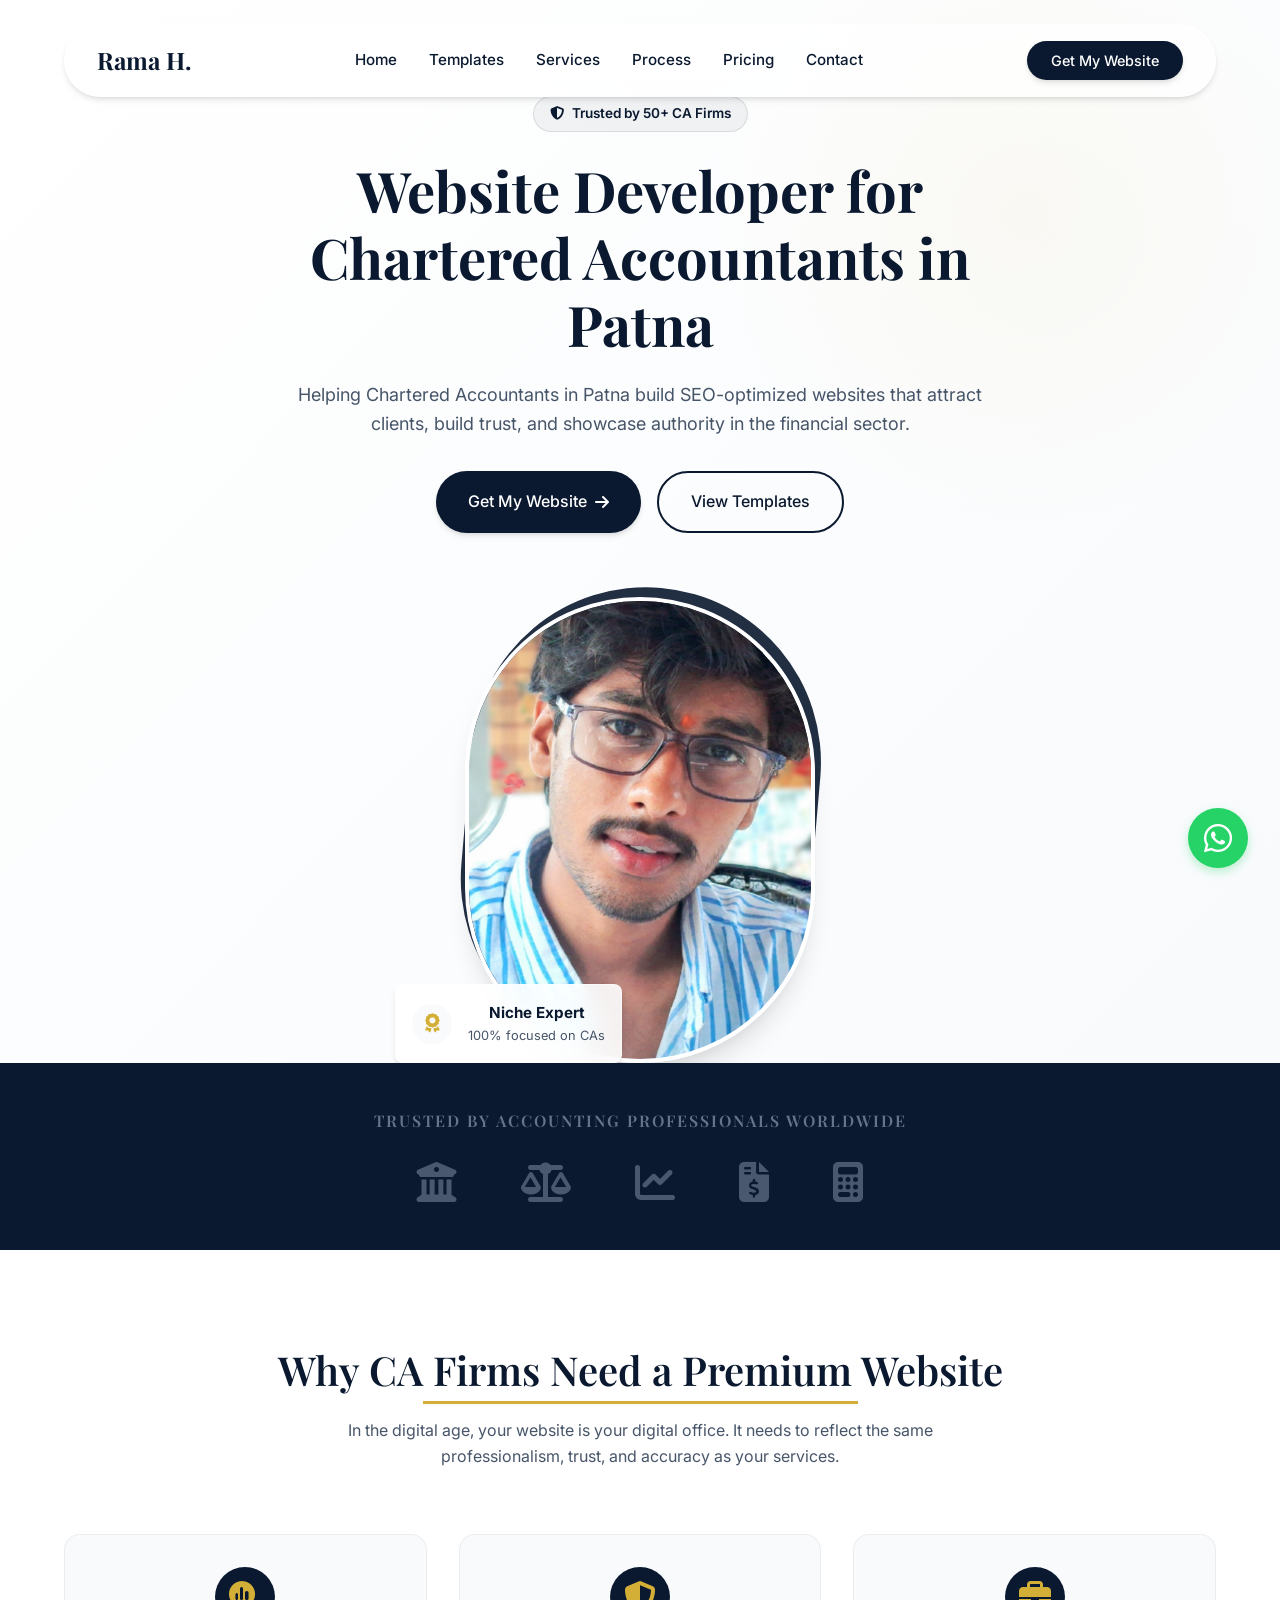
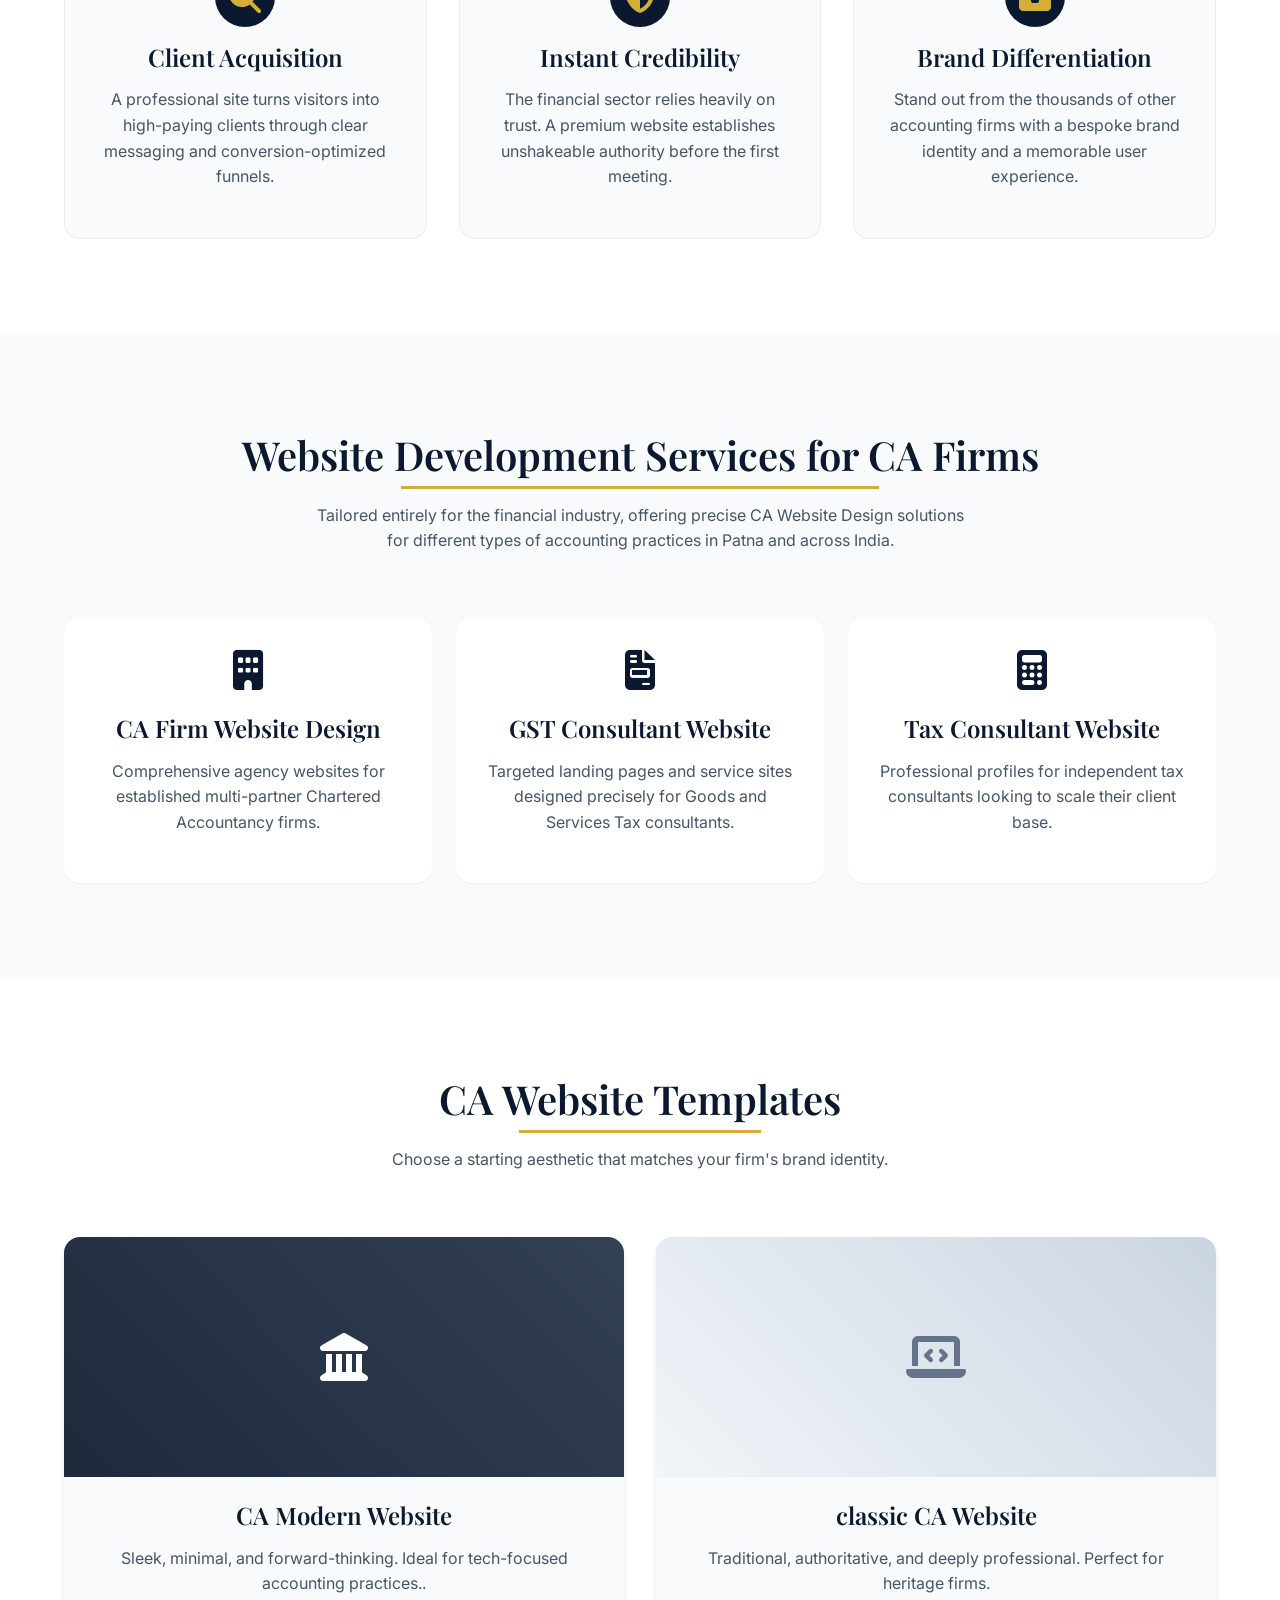
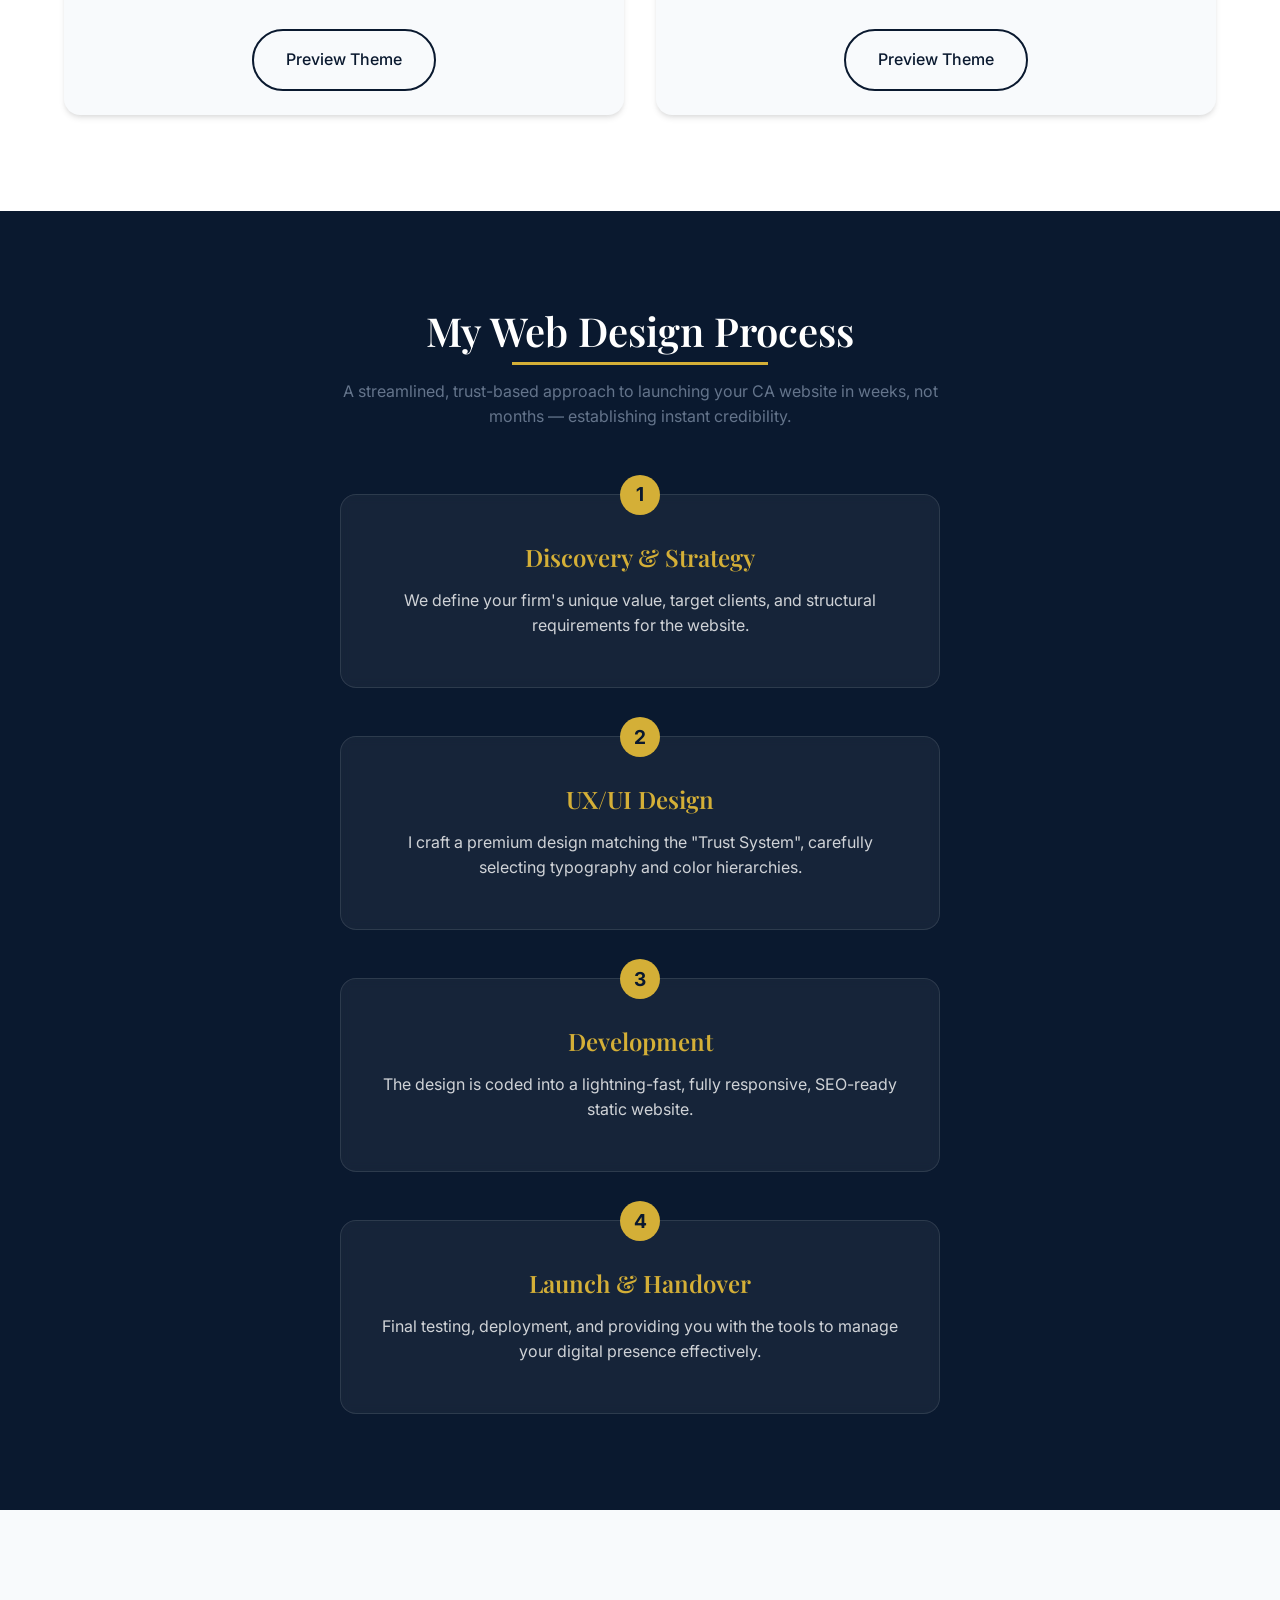
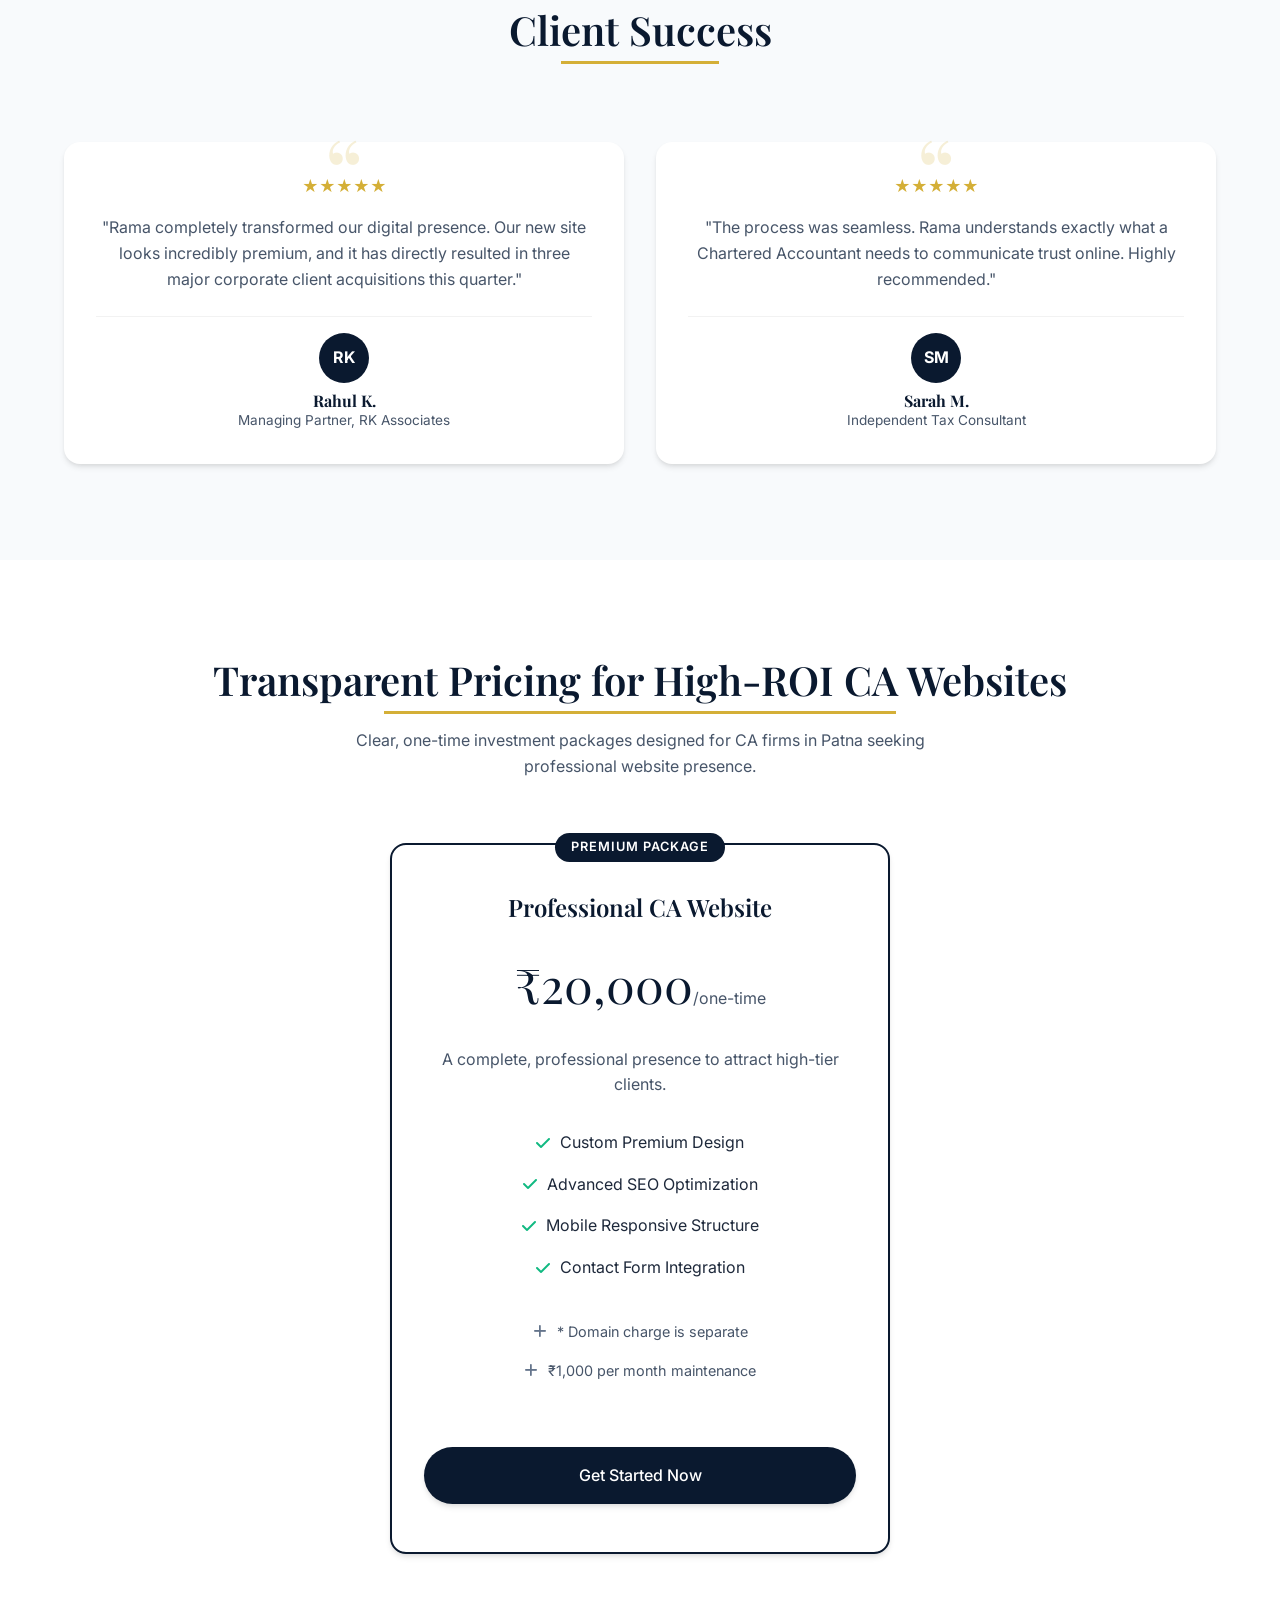
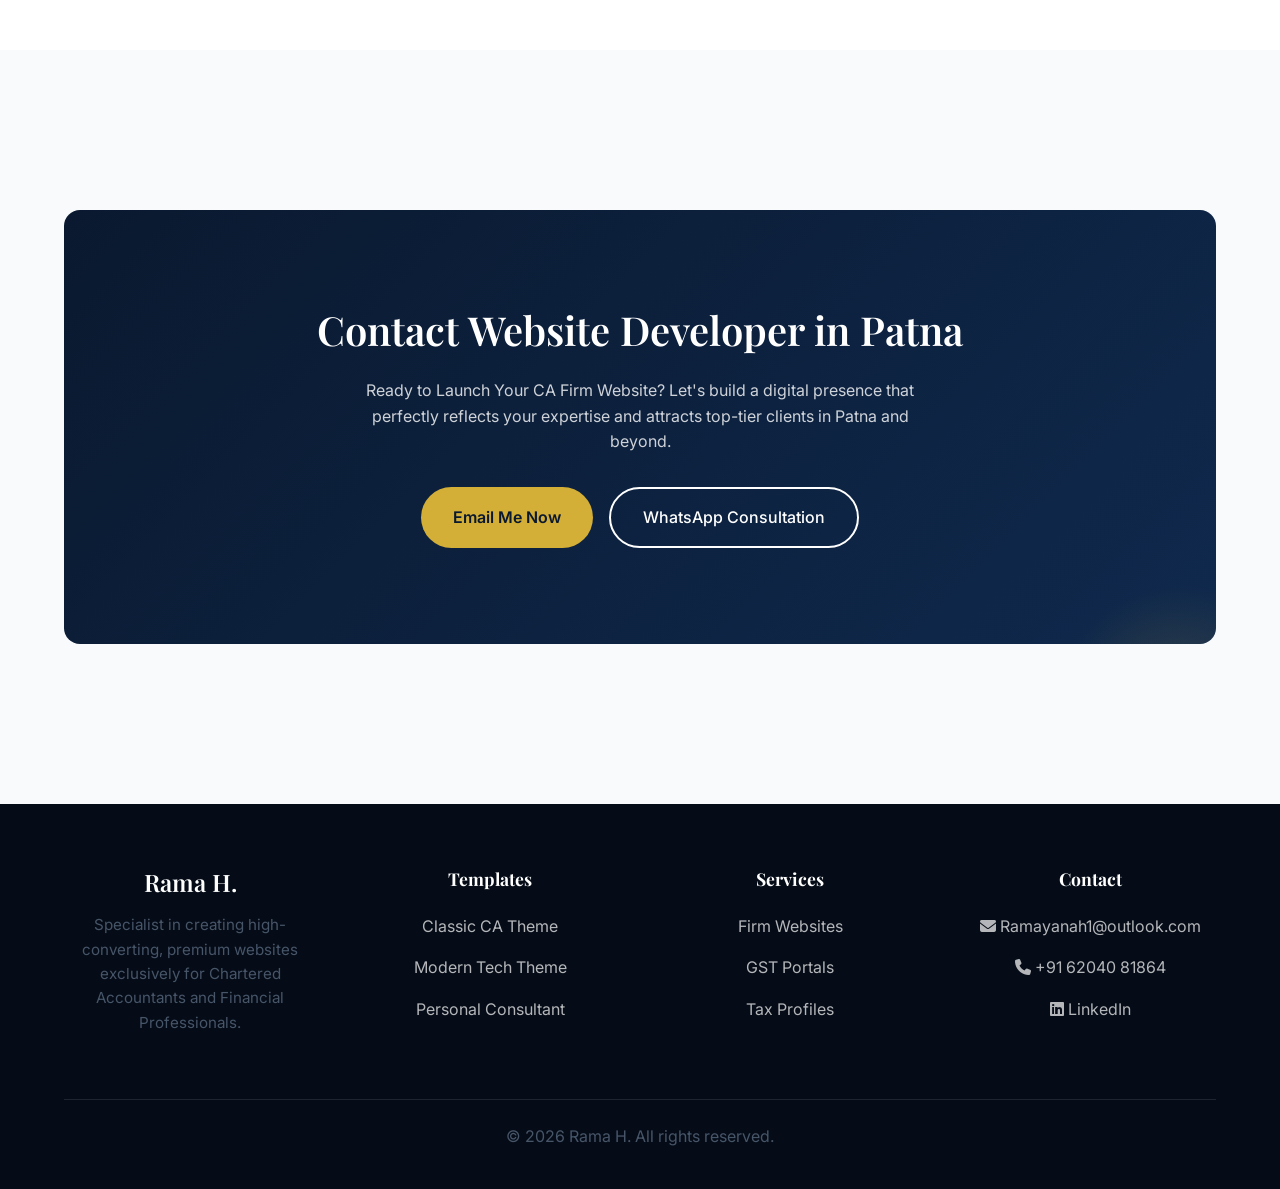
==== commit efaab0b8: "add/template" ====
--- a/index.html
+++ b/index.html
@@ -222,20 +222,20 @@
                       4. The grid will automatically scale and align the new cards!
                     -->
                     <!-- Template 1 -->
-                    <!-- <div class="template-card">
+                    <div class="template-card">
                         <div class="template-image overlay-1"><i class="fa-solid fa-landmark"></i></div>
                         <div class="template-content">
-                            <h3>GST Consultant Website</h3>
-                            <p>Traditional, authoritative, and deeply professional. Perfect for heritage firms.</p>
-                            <a href="#" class="btn btn-secondary" style="margin-top: 16px;">Coming Soon</a>
-                        </div> -->
+                            <h3>CA Modern Website</h3>
+                            <p>Sleek, minimal, and forward-thinking. Ideal for tech-focused accounting practices..</p>
+                            <a href="https://ramayanah.github.io/CA-web-2/" class="btn btn-secondary" style="margin-top: 16px;">Preview Theme</a>
+                        </div>
                 </div>
                 <!-- Template 2 -->
                 <div class="template-card">
                     <div class="template-image overlay-2"><i class="fa-solid fa-laptop-code"></i></div>
                     <div class="template-content">
-                        <h3>Modern CA Website</h3>
-                        <p>Sleek, minimal, and forward-thinking. Ideal for tech-focused accounting practices.</p>
+                        <h3>classic CA Website</h3>
+                        <p>Traditional, authoritative, and deeply professional. Perfect for heritage firms.</p>
                         <a href="https://ramayanah.github.io/CA-web-Temp-1/" class="btn btn-secondary"
                             style="margin-top: 16px;">Preview Theme</a>
                     </div>
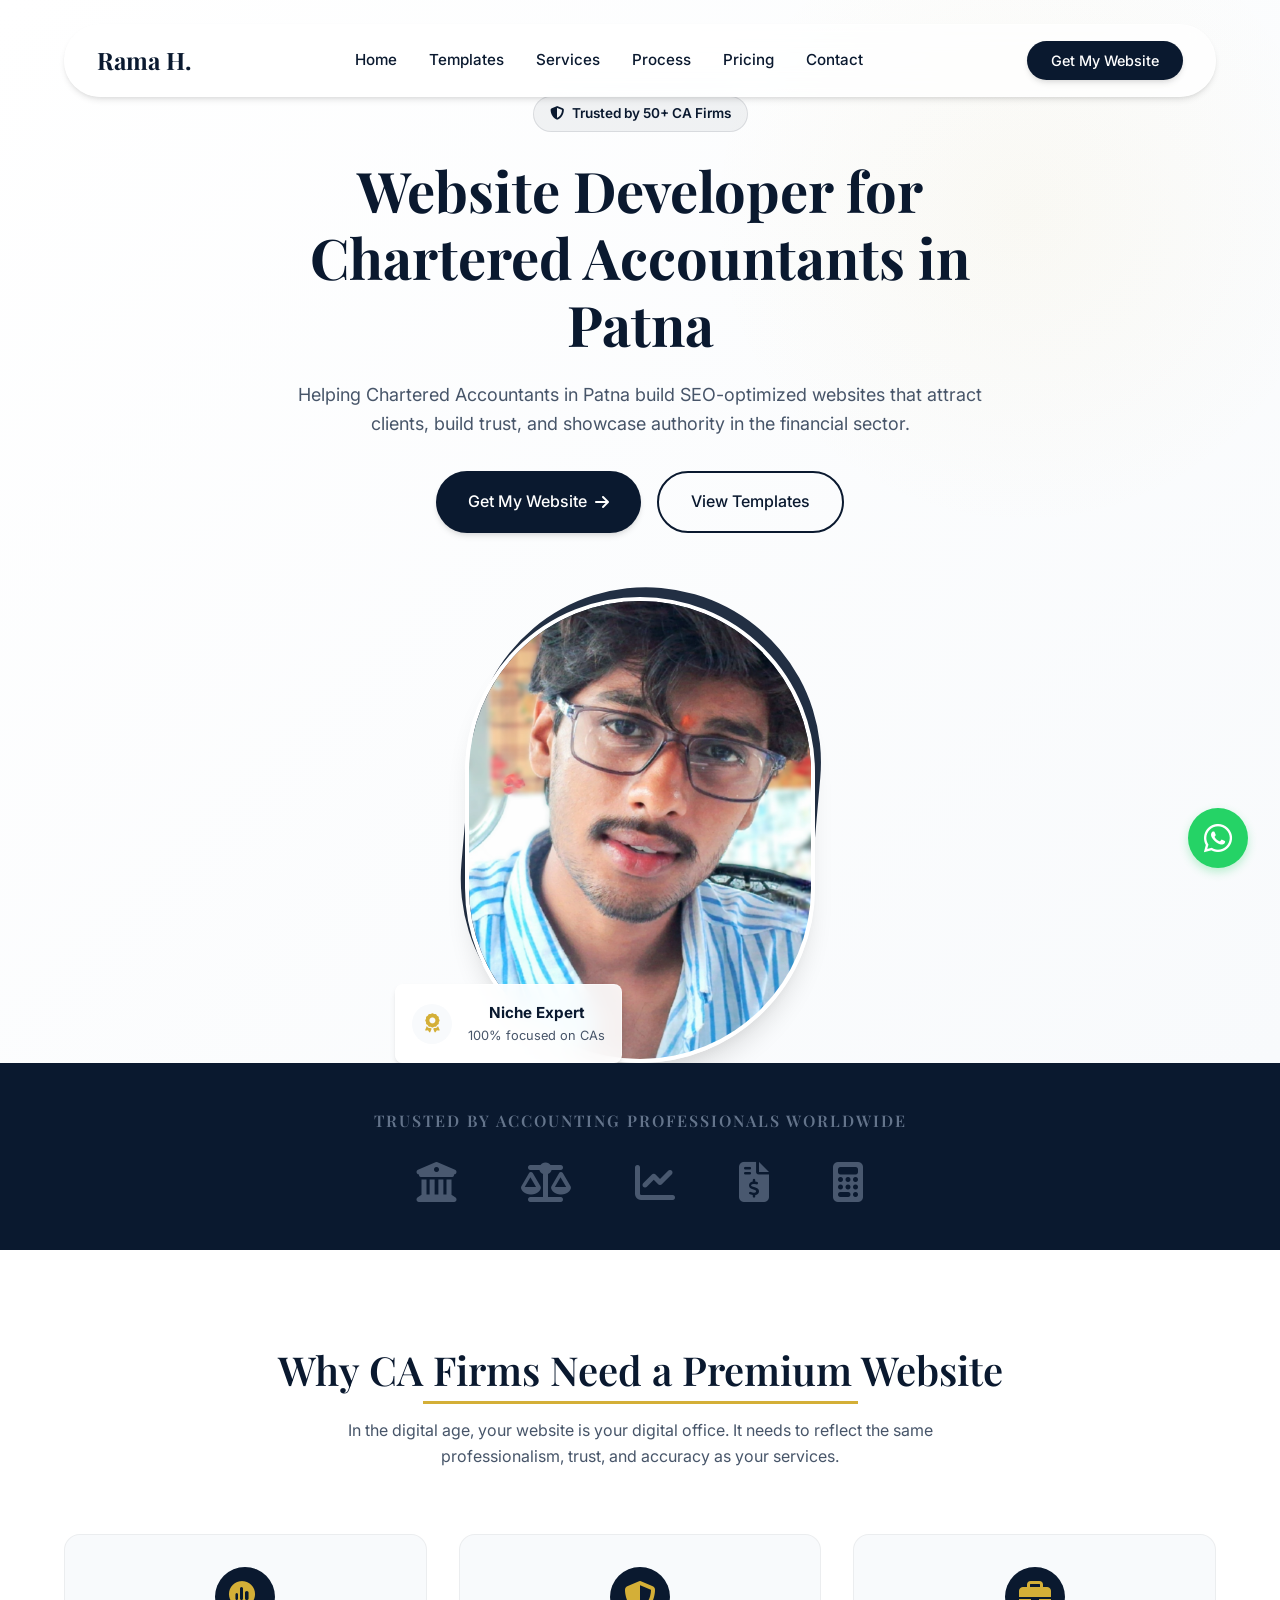
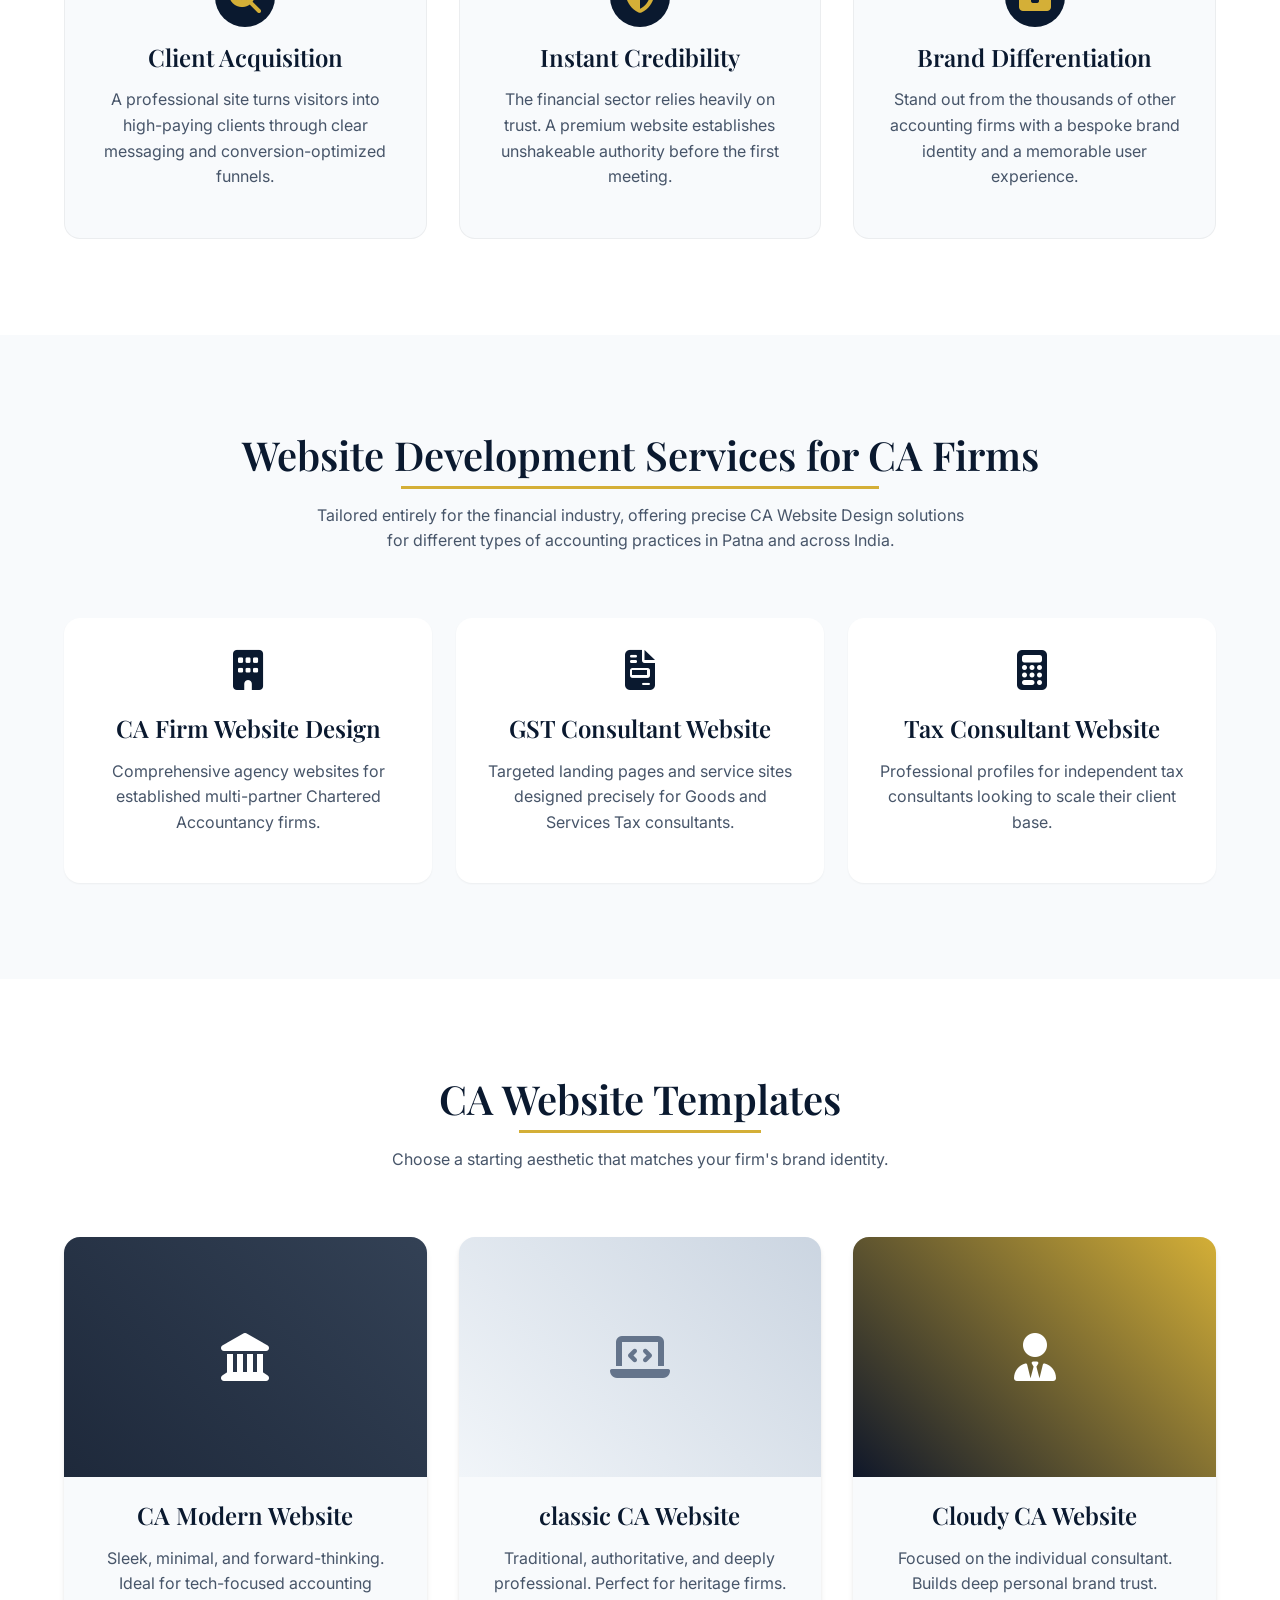
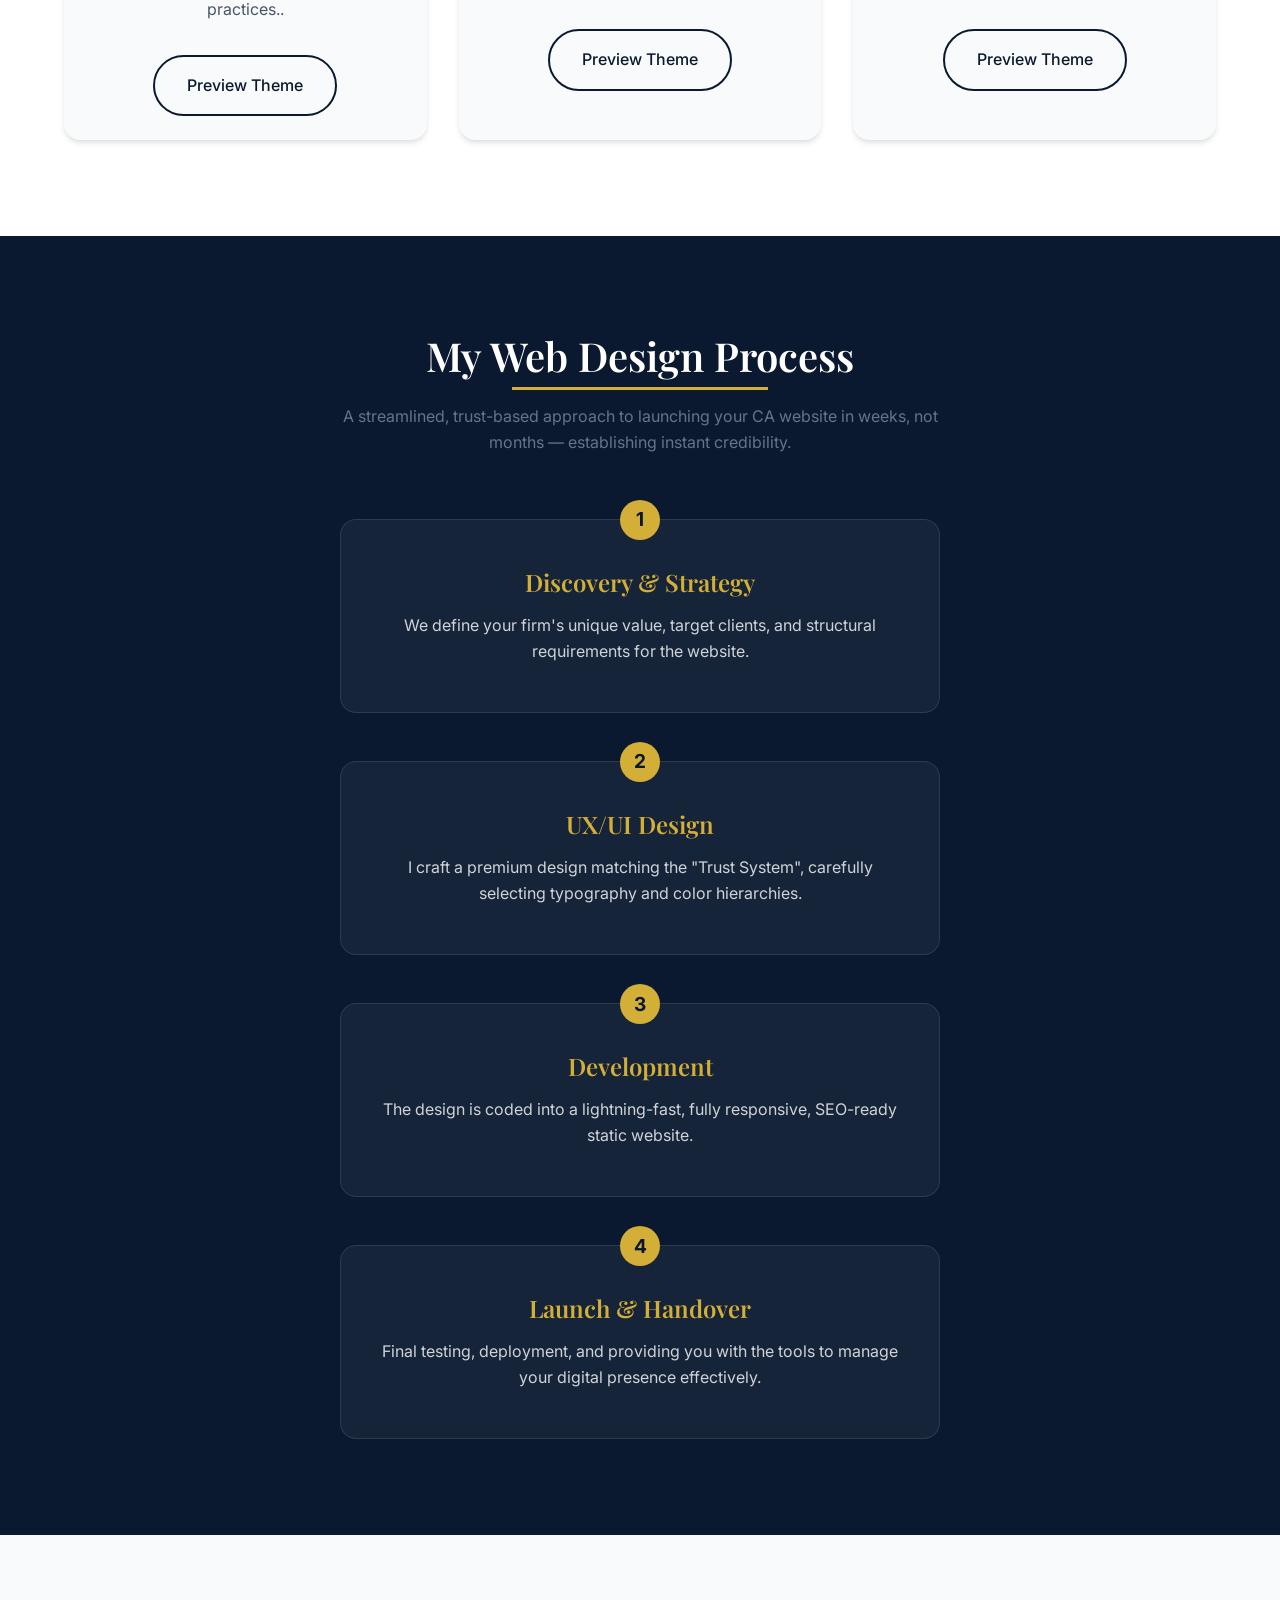
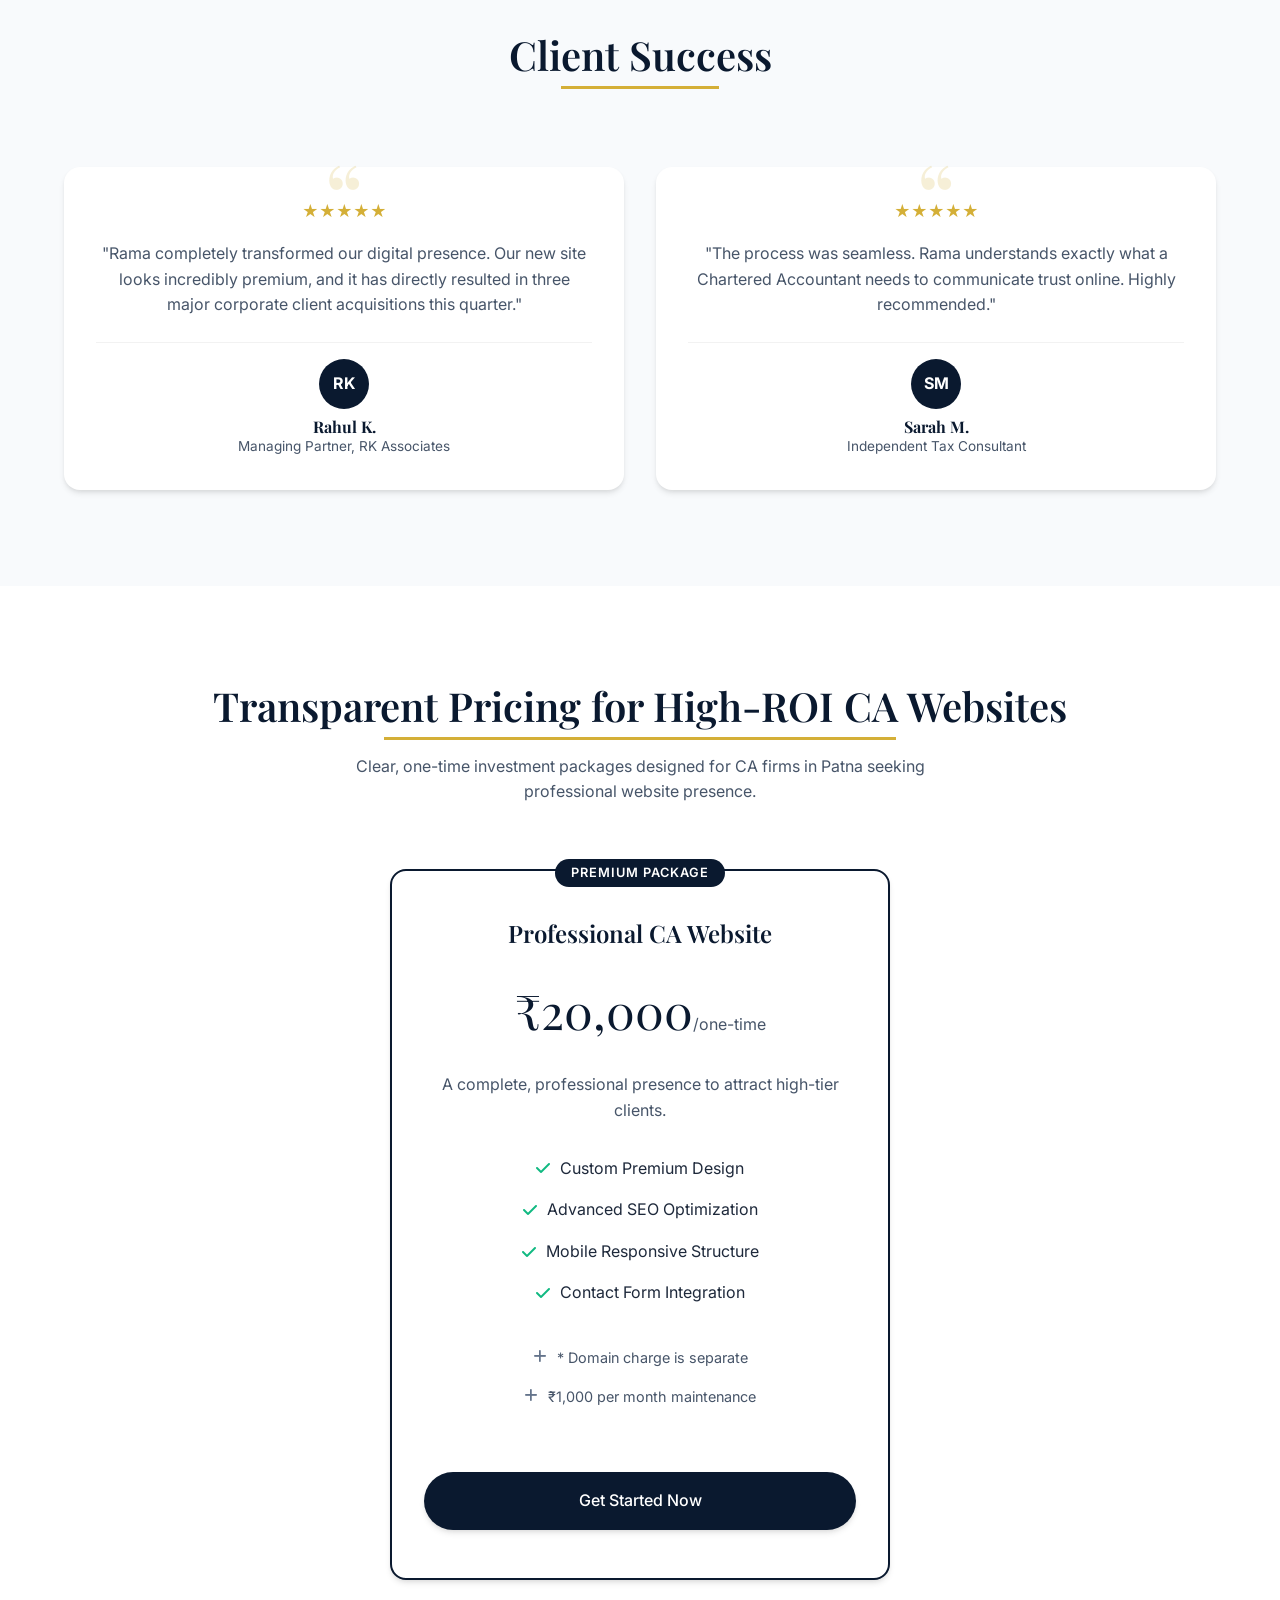
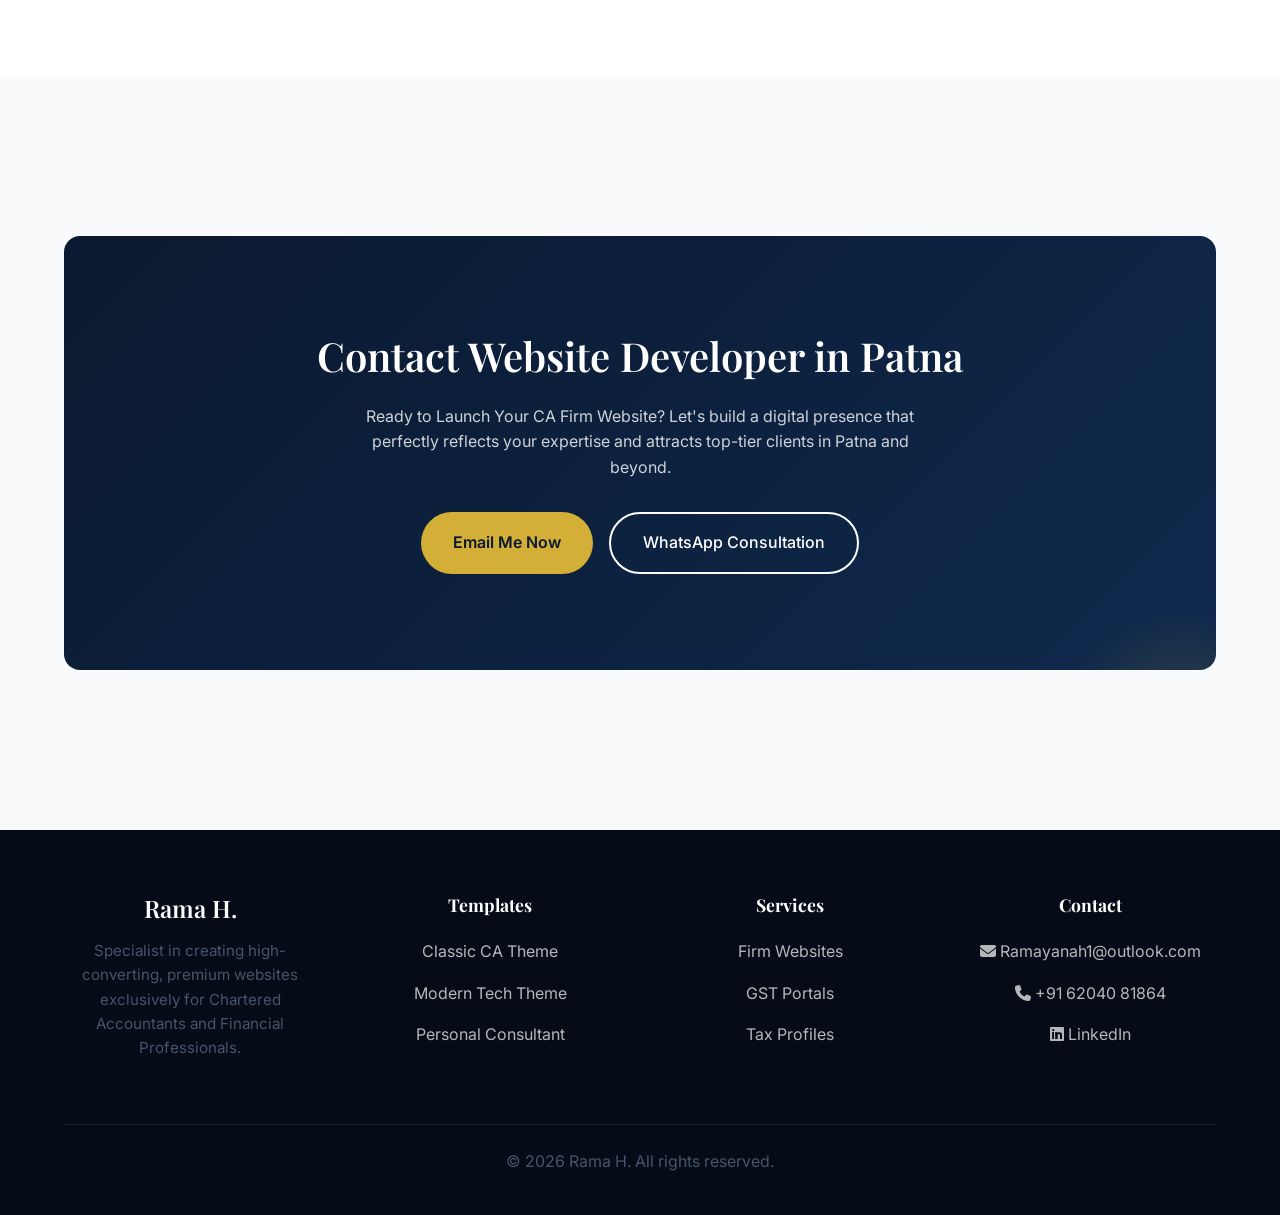
==== commit 309c77c3: "added/service" ====
--- a/index.html
+++ b/index.html
@@ -241,12 +241,12 @@
                     </div>
                 </div>
                 <!-- Template 3 -->
-                <!-- <div class="template-card">
+                <div class="template-card">
                         <div class="template-image overlay-3"><i class="fa-solid fa-user-tie"></i></div>
                         <div class="template-content">
-                            <h3>Tax Consultant Website</h3>
+                            <h3>Cloudy CA Website</h3>
                             <p>Focused on the individual consultant. Builds deep personal brand trust.</p>
-                            <a href="#" class="btn btn-secondary" style="margin-top: 16px;">Coming Soon</a> -->
+                            <a href="https://ramayanah.github.io/CloudyWeb/" class="btn btn-secondary" style="margin-top: 16px;">Preview Theme</a>
             </div>
             </div>
             </div>
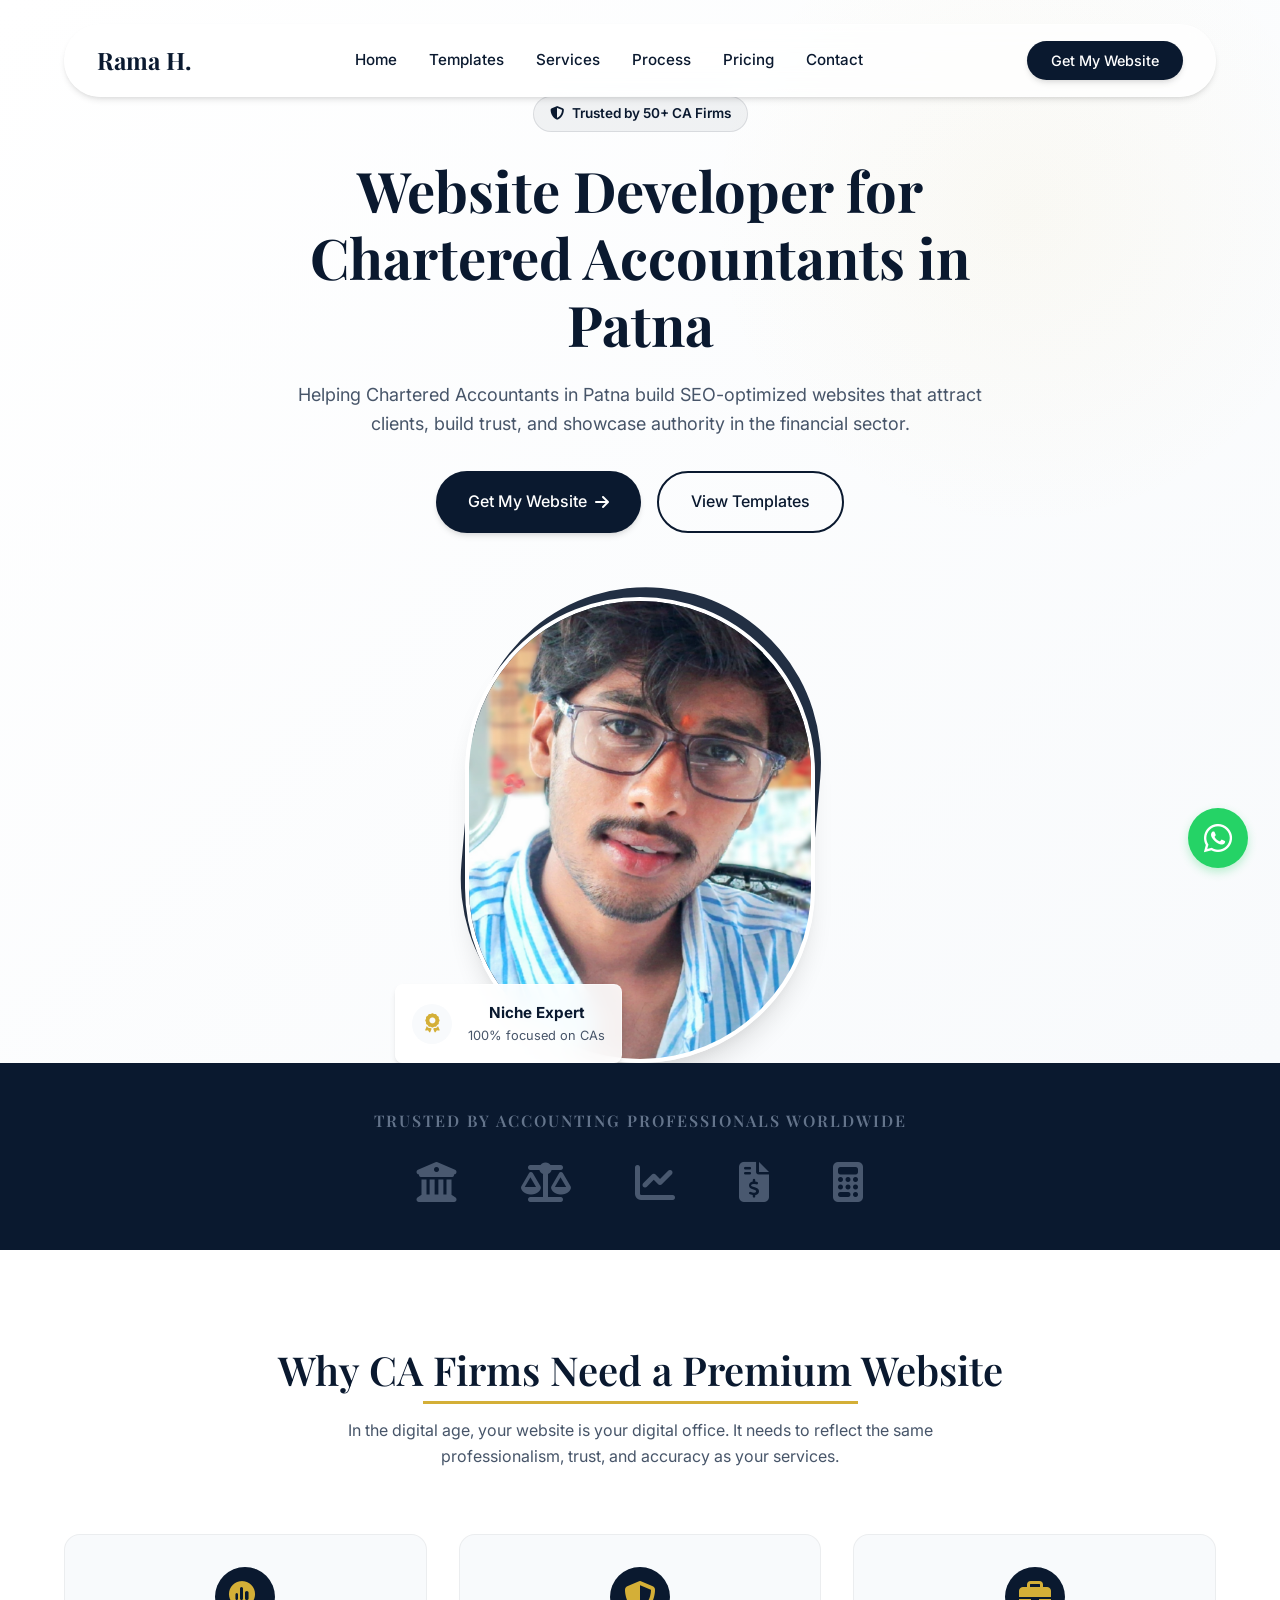
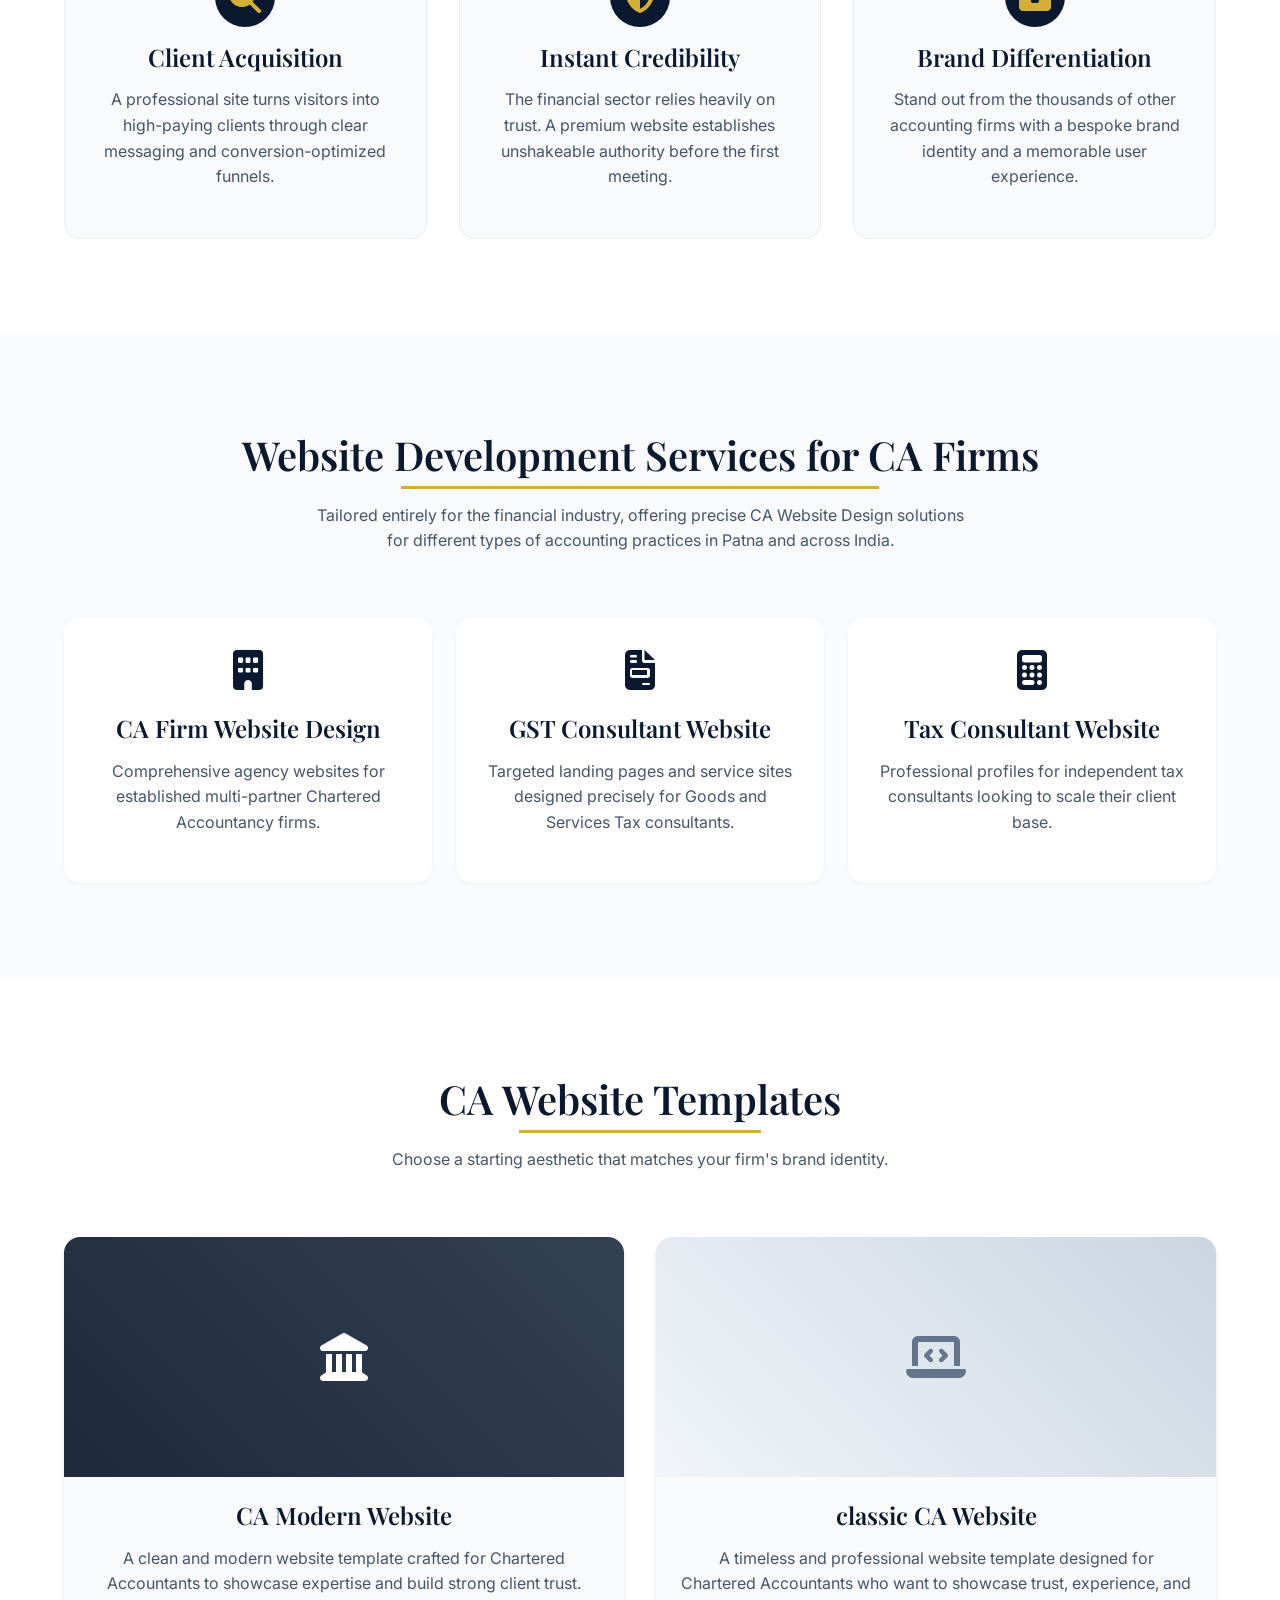
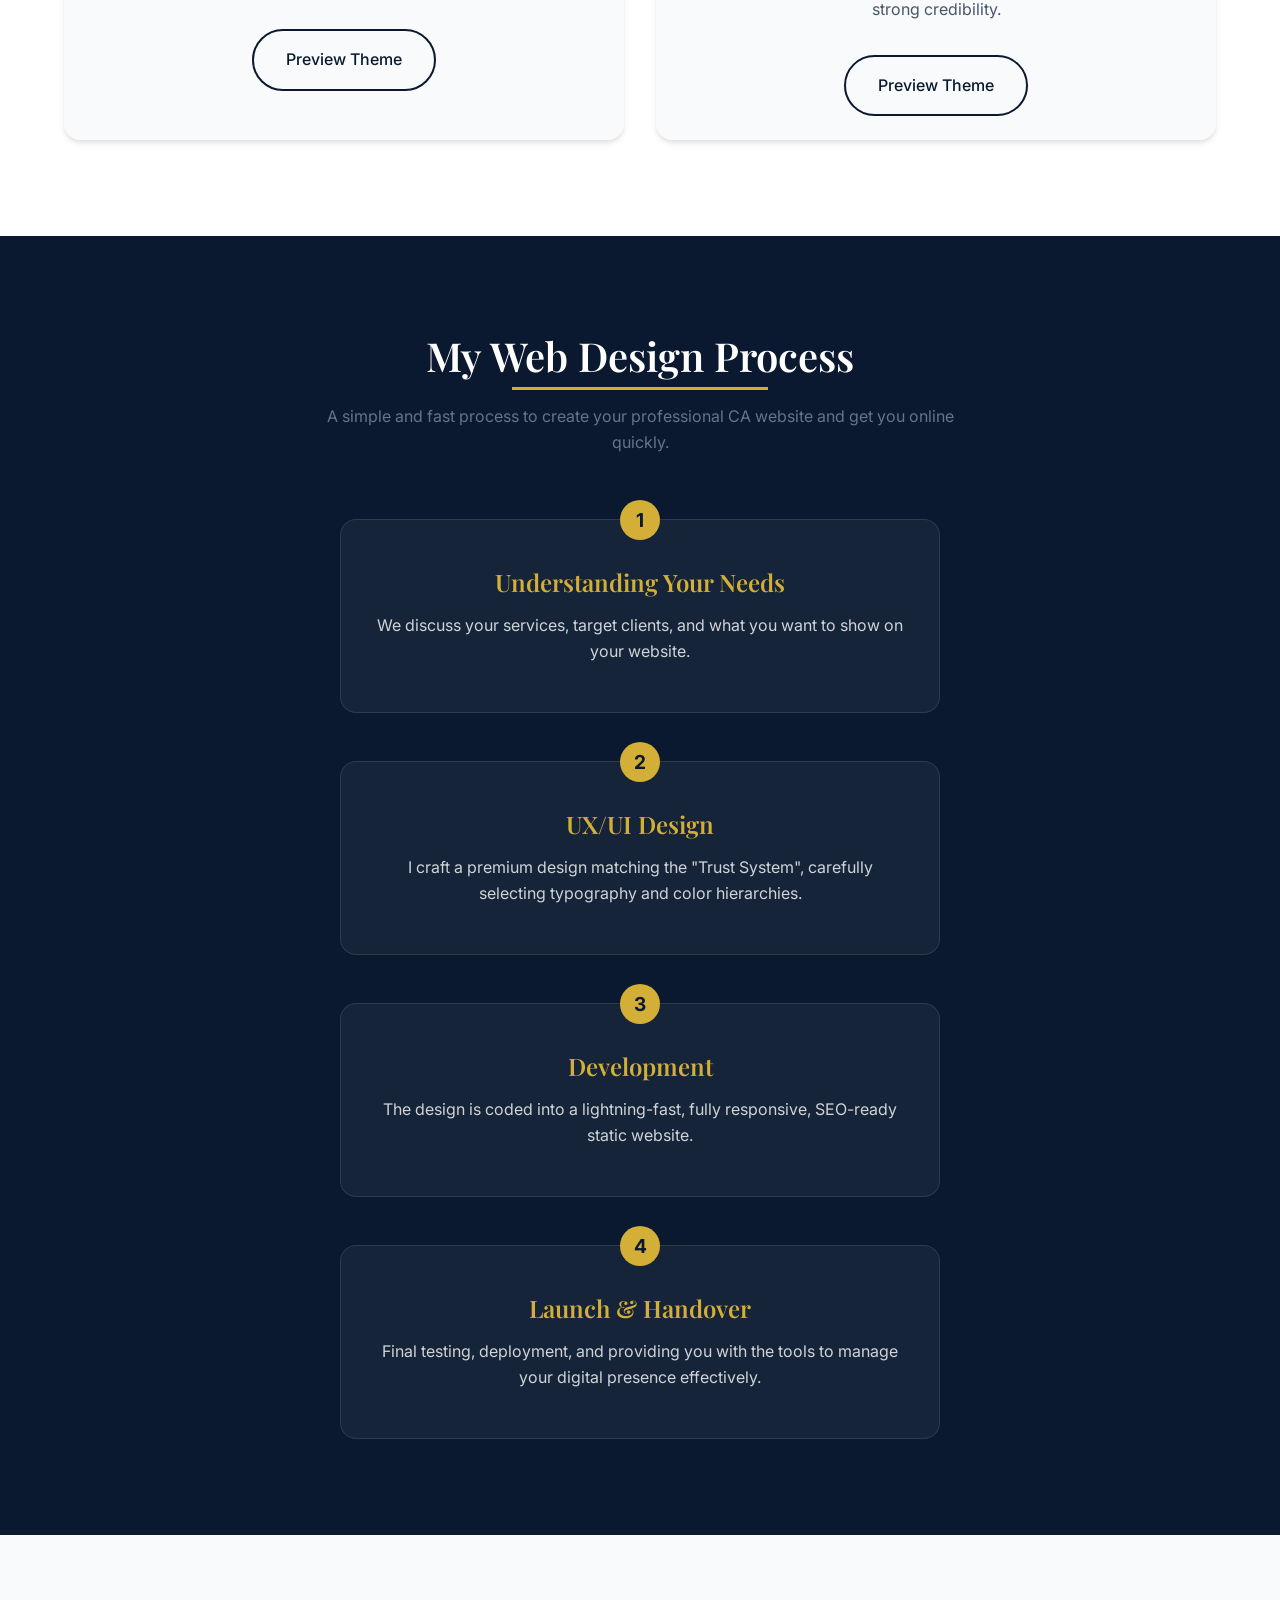
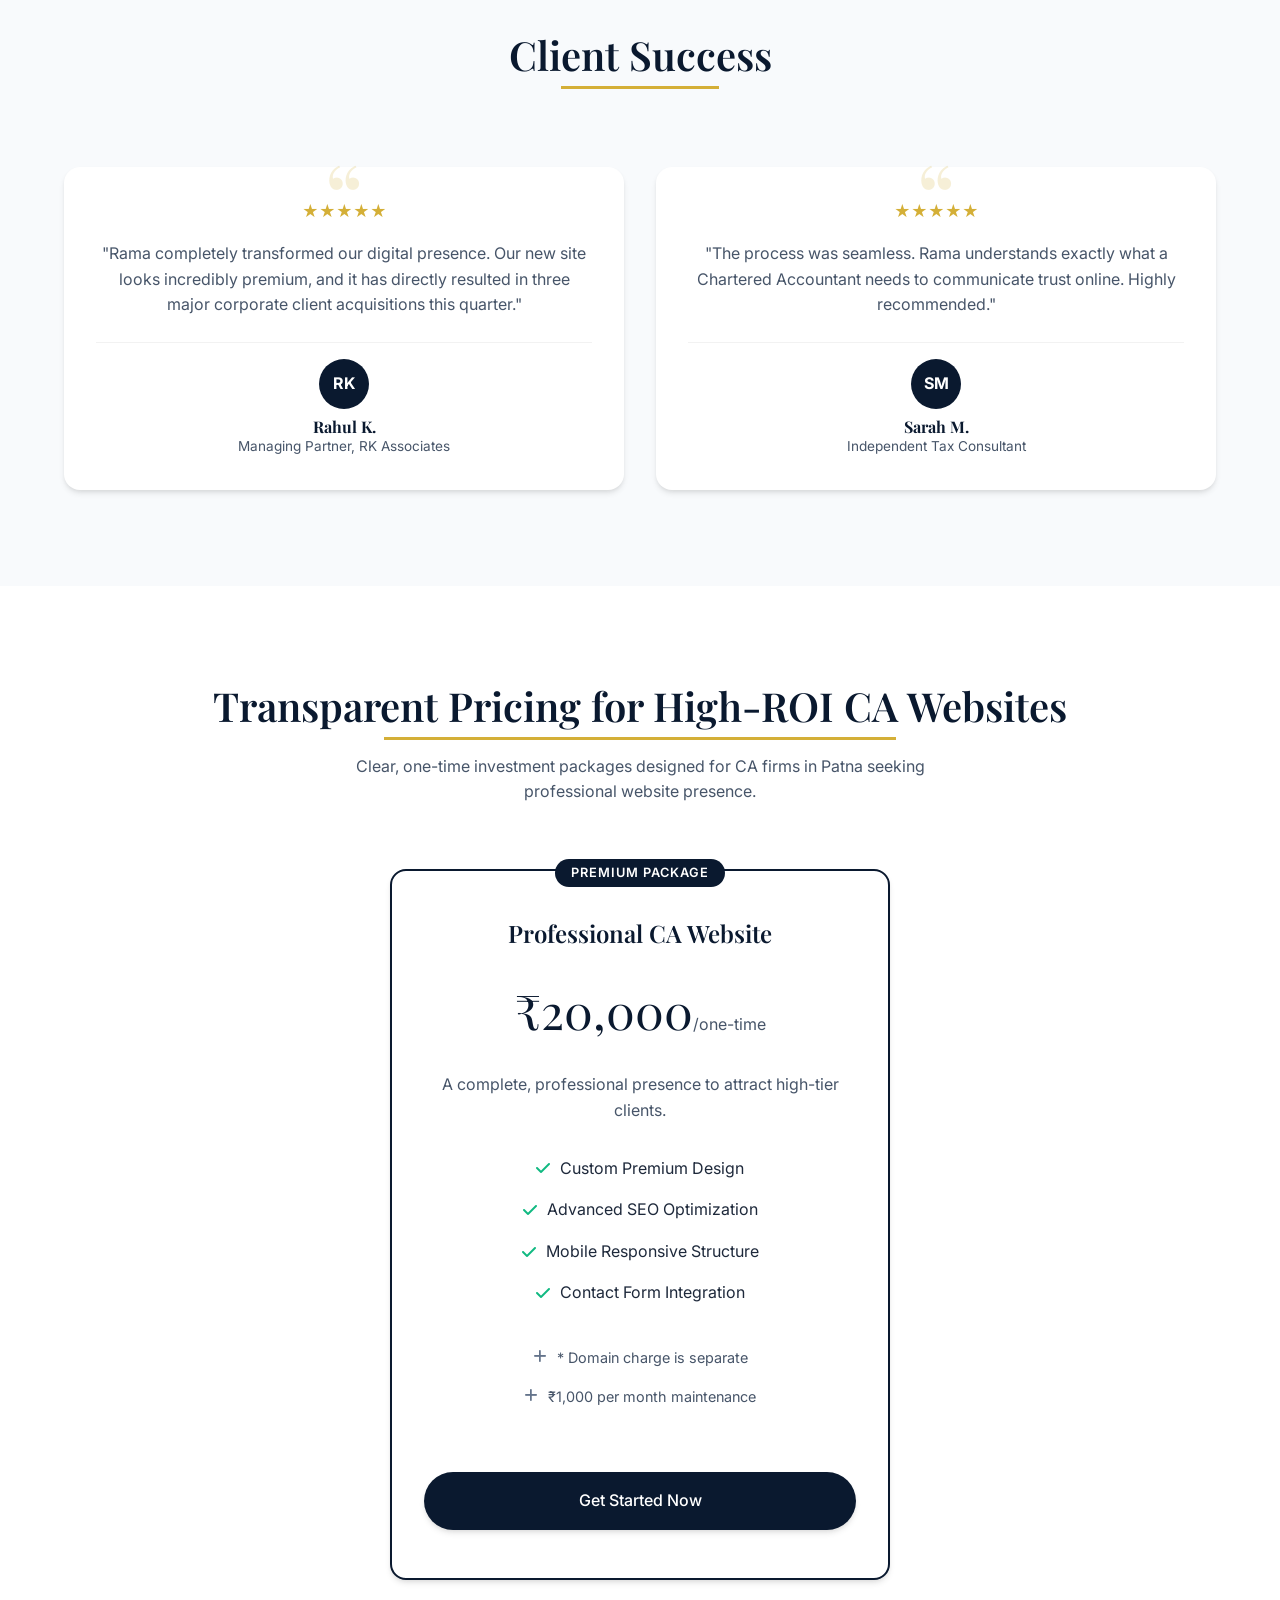
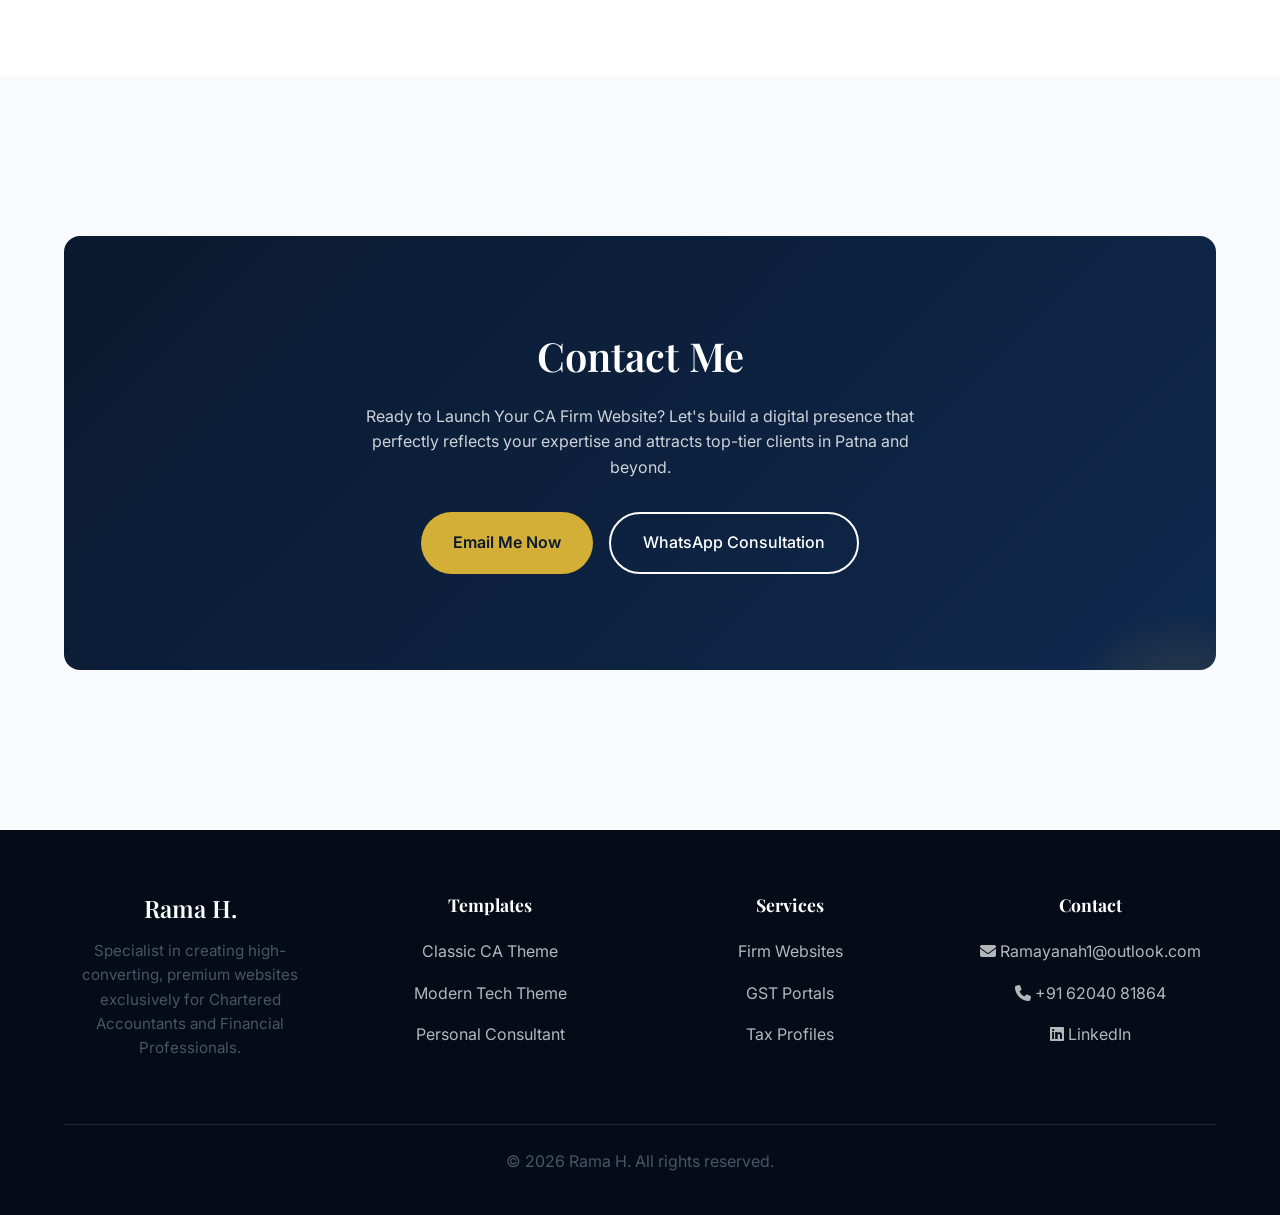
==== commit ba69d373: "polishing" ====
--- a/index.html
+++ b/index.html
@@ -226,30 +226,34 @@
                         <div class="template-image overlay-1"><i class="fa-solid fa-landmark"></i></div>
                         <div class="template-content">
                             <h3>CA Modern Website</h3>
-                            <p>Sleek, minimal, and forward-thinking. Ideal for tech-focused accounting practices..</p>
-                            <a href="https://ramayanah.github.io/CA-web-2/" class="btn btn-secondary" style="margin-top: 16px;">Preview Theme</a>
-                        </div>
-                </div>
-                <!-- Template 2 -->
-                <div class="template-card">
-                    <div class="template-image overlay-2"><i class="fa-solid fa-laptop-code"></i></div>
-                    <div class="template-content">
-                        <h3>classic CA Website</h3>
-                        <p>Traditional, authoritative, and deeply professional. Perfect for heritage firms.</p>
-                        <a href="https://ramayanah.github.io/CA-web-Temp-1/" class="btn btn-secondary"
-                            style="margin-top: 16px;">Preview Theme</a>
-                    </div>
-                </div>
-                <!-- Template 3 -->
-                <div class="template-card">
+                            <p>A clean and modern website template crafted for Chartered Accountants to showcase
+                                expertise and build strong client trust.</p>
+                            <a href="https://ramayanah.github.io/CA-web-2/" class="btn btn-secondary"
+                                style="margin-top: 16px;">Preview Theme</a>
+                        </div>
+                    </div>
+                    <!-- Template 2 -->
+                    <div class="template-card">
+                        <div class="template-image overlay-2"><i class="fa-solid fa-laptop-code"></i></div>
+                        <div class="template-content">
+                            <h3>classic CA Website</h3>
+                            <p>A timeless and professional website template designed for Chartered Accountants who want
+                                to showcase trust, experience, and strong credibility.</p>
+                            <a href="https://ramayanah.github.io/CA-web-Temp-1/" class="btn btn-secondary"
+                                style="margin-top: 16px;">Preview Theme</a>
+                        </div>
+                    </div>
+                    <!-- Template 3 -->
+                    <!-- <div class="template-card">
                         <div class="template-image overlay-3"><i class="fa-solid fa-user-tie"></i></div>
                         <div class="template-content">
                             <h3>Cloudy CA Website</h3>
                             <p>Focused on the individual consultant. Builds deep personal brand trust.</p>
-                            <a href="https://ramayanah.github.io/CloudyWeb/" class="btn btn-secondary" style="margin-top: 16px;">Preview Theme</a>
-            </div>
-            </div>
-            </div>
+                            <a href="https://ramayanah.github.io/CloudyWeb/" class="btn btn-secondary"
+                                style="margin-top: 16px;">Preview Theme</a>
+                        </div>
+                    </div> -->
+                </div>
             </div>
         </section>
 
@@ -258,16 +262,16 @@
             <div class="container">
                 <div class="section-header">
                     <h2>My Web Design Process</h2>
-                    <p style="margin: 0 auto; color: var(--secondary);">A streamlined, trust-based approach to launching
-                        your CA website in weeks, not months — establishing instant credibility.</p>
+                    <p style="margin: 0 auto; color: var(--secondary);">A simple and fast process to create your
+                        professional CA website and get you online quickly.</p>
                 </div>
                 <div class="process-timeline">
                     <div class="process-step">
                         <div class="process-content">
                             <div class="process-number">1</div>
-                            <h3 class="process-title">Discovery & Strategy</h3>
-                            <p style="color: rgba(255,255,255,0.8);">We define your firm's unique value, target clients,
-                                and structural requirements for the website.</p>
+                            <h3 class="process-title">Understanding Your Needs</h3>
+                            <p style="color: rgba(255,255,255,0.8);">We discuss your services, target clients, and what
+                                you want to show on your website.</p>
                         </div>
                     </div>
                     <div class="process-step">
@@ -375,7 +379,7 @@
         <section id="contact" class="section fade-in">
             <div class="container">
                 <div class="cta-banner">
-                    <h2>Contact Website Developer in Patna</h2>
+                    <h2>Contact Me</h2>
                     <p style="color: rgba(255,255,255,0.8); margin: 24px auto; max-width: 600px;">Ready to Launch Your
                         CA Firm Website? Let's build a digital presence that perfectly reflects your expertise and
                         attracts top-tier clients in Patna and beyond.</p>
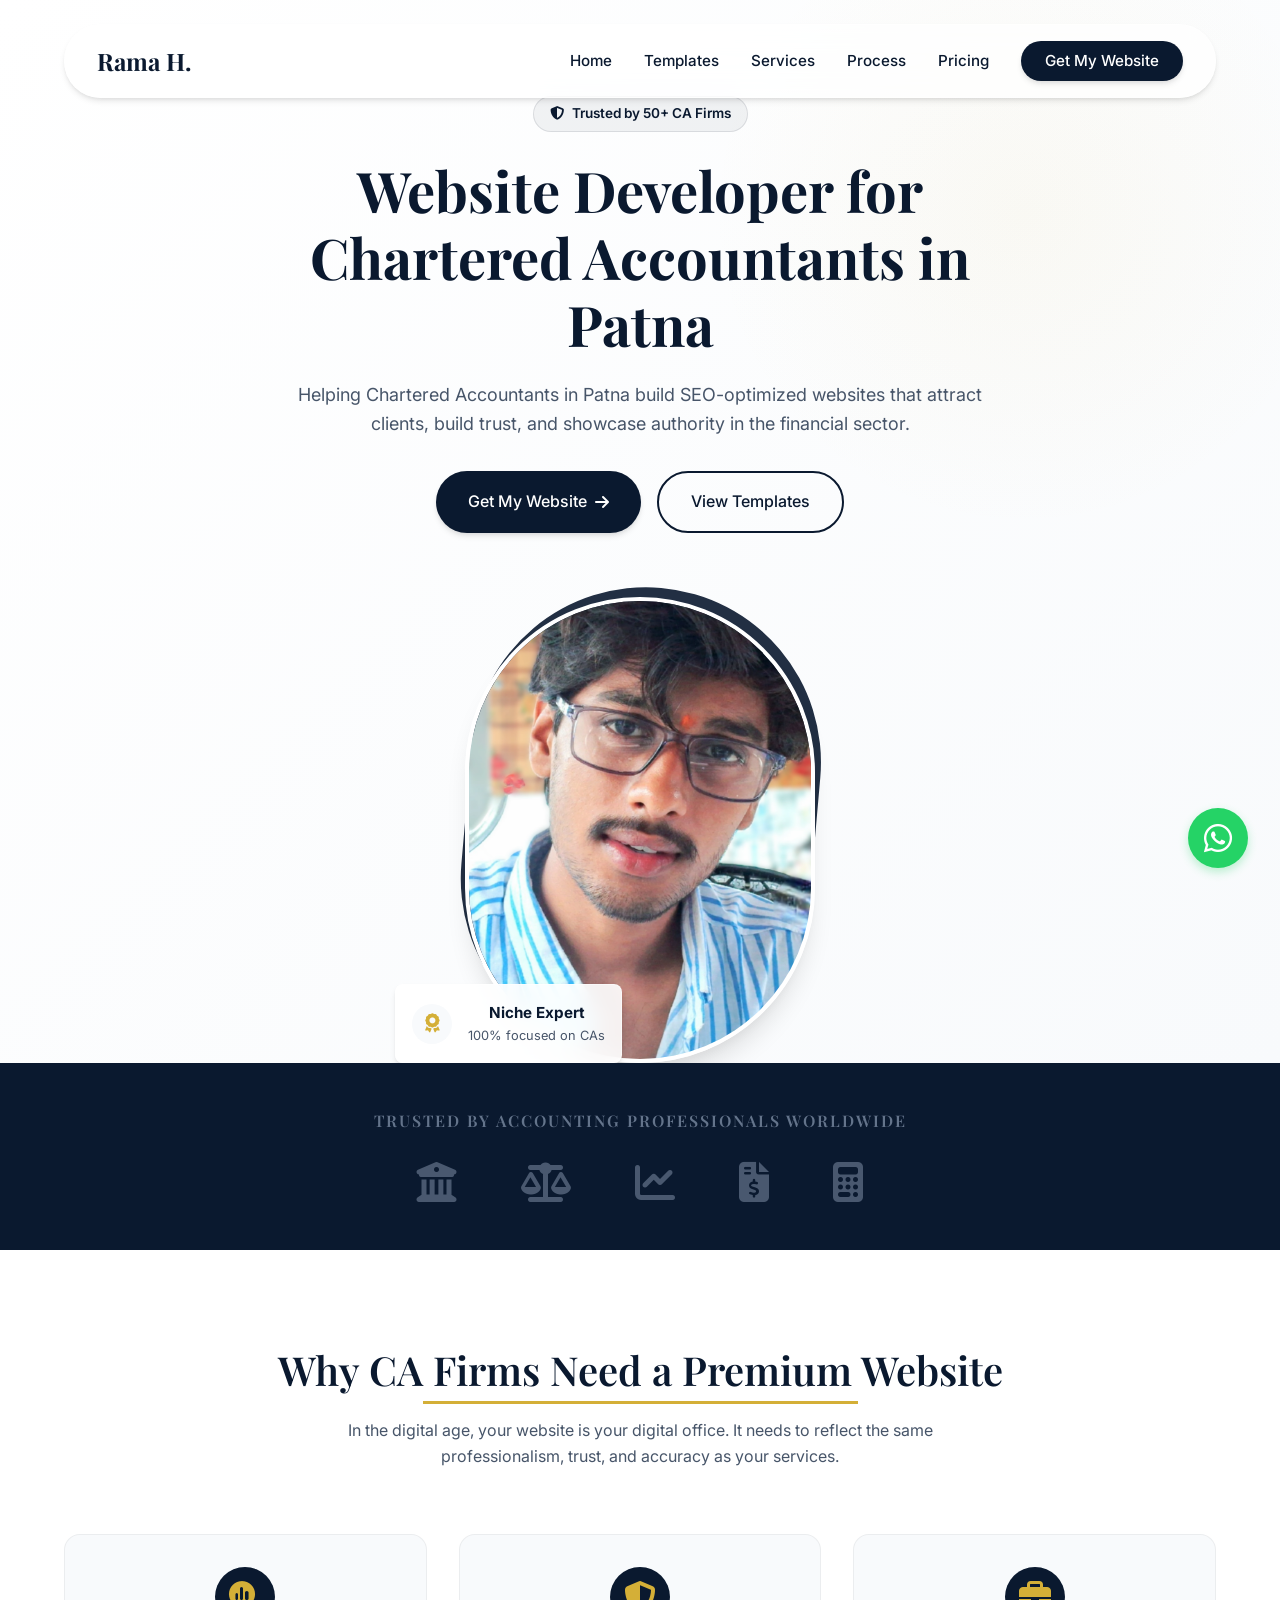
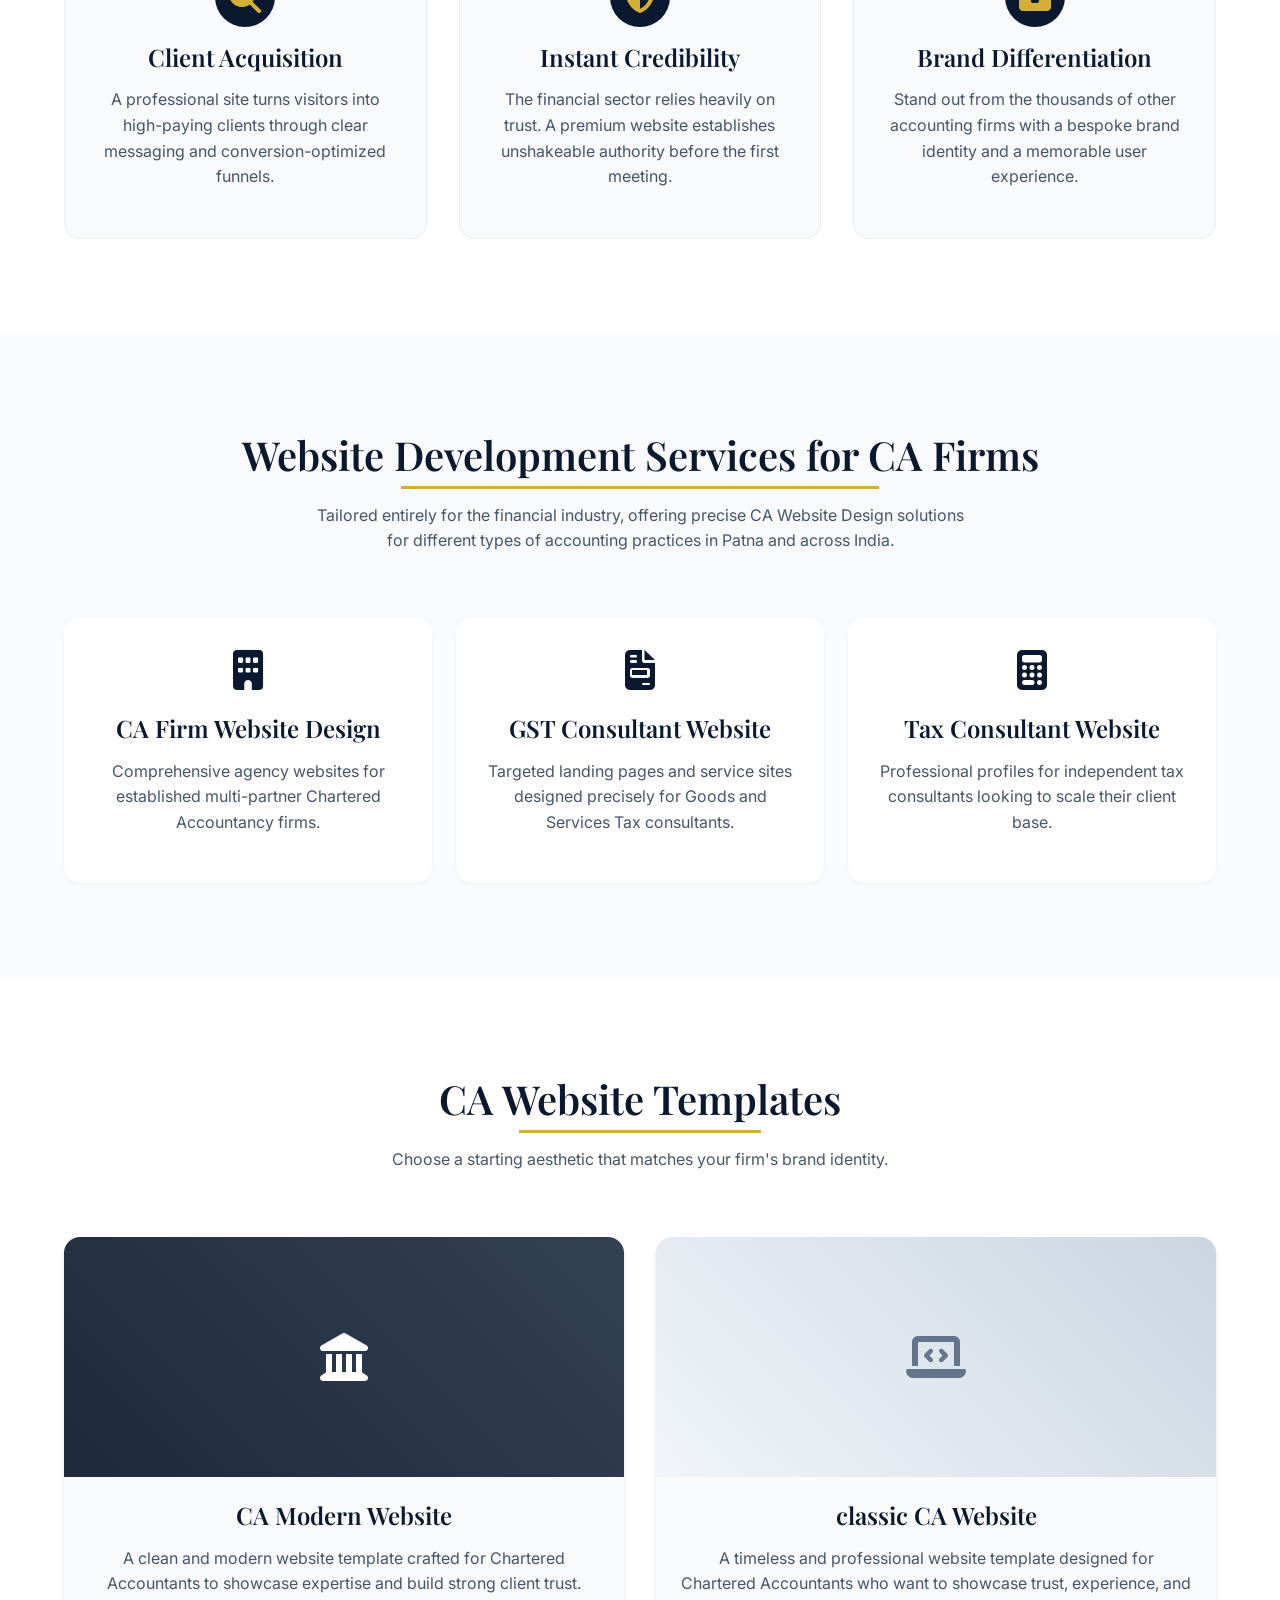
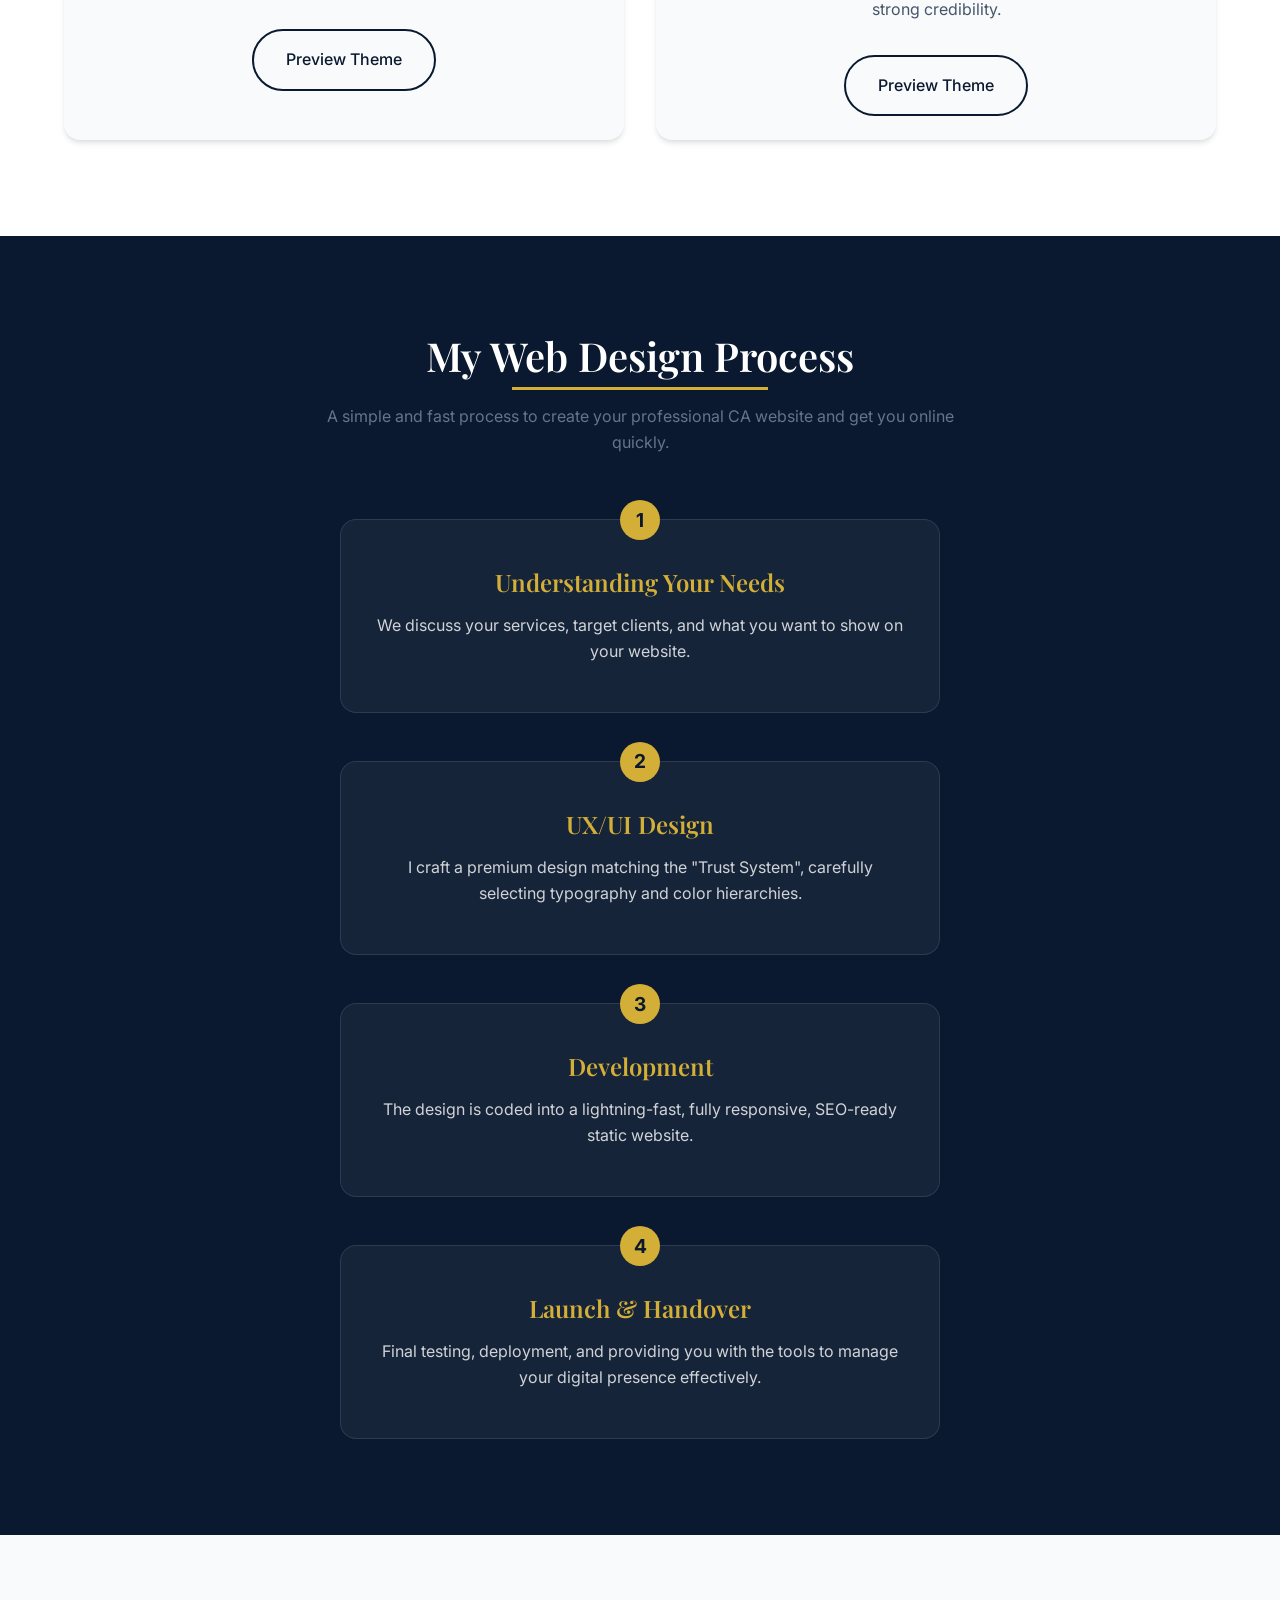
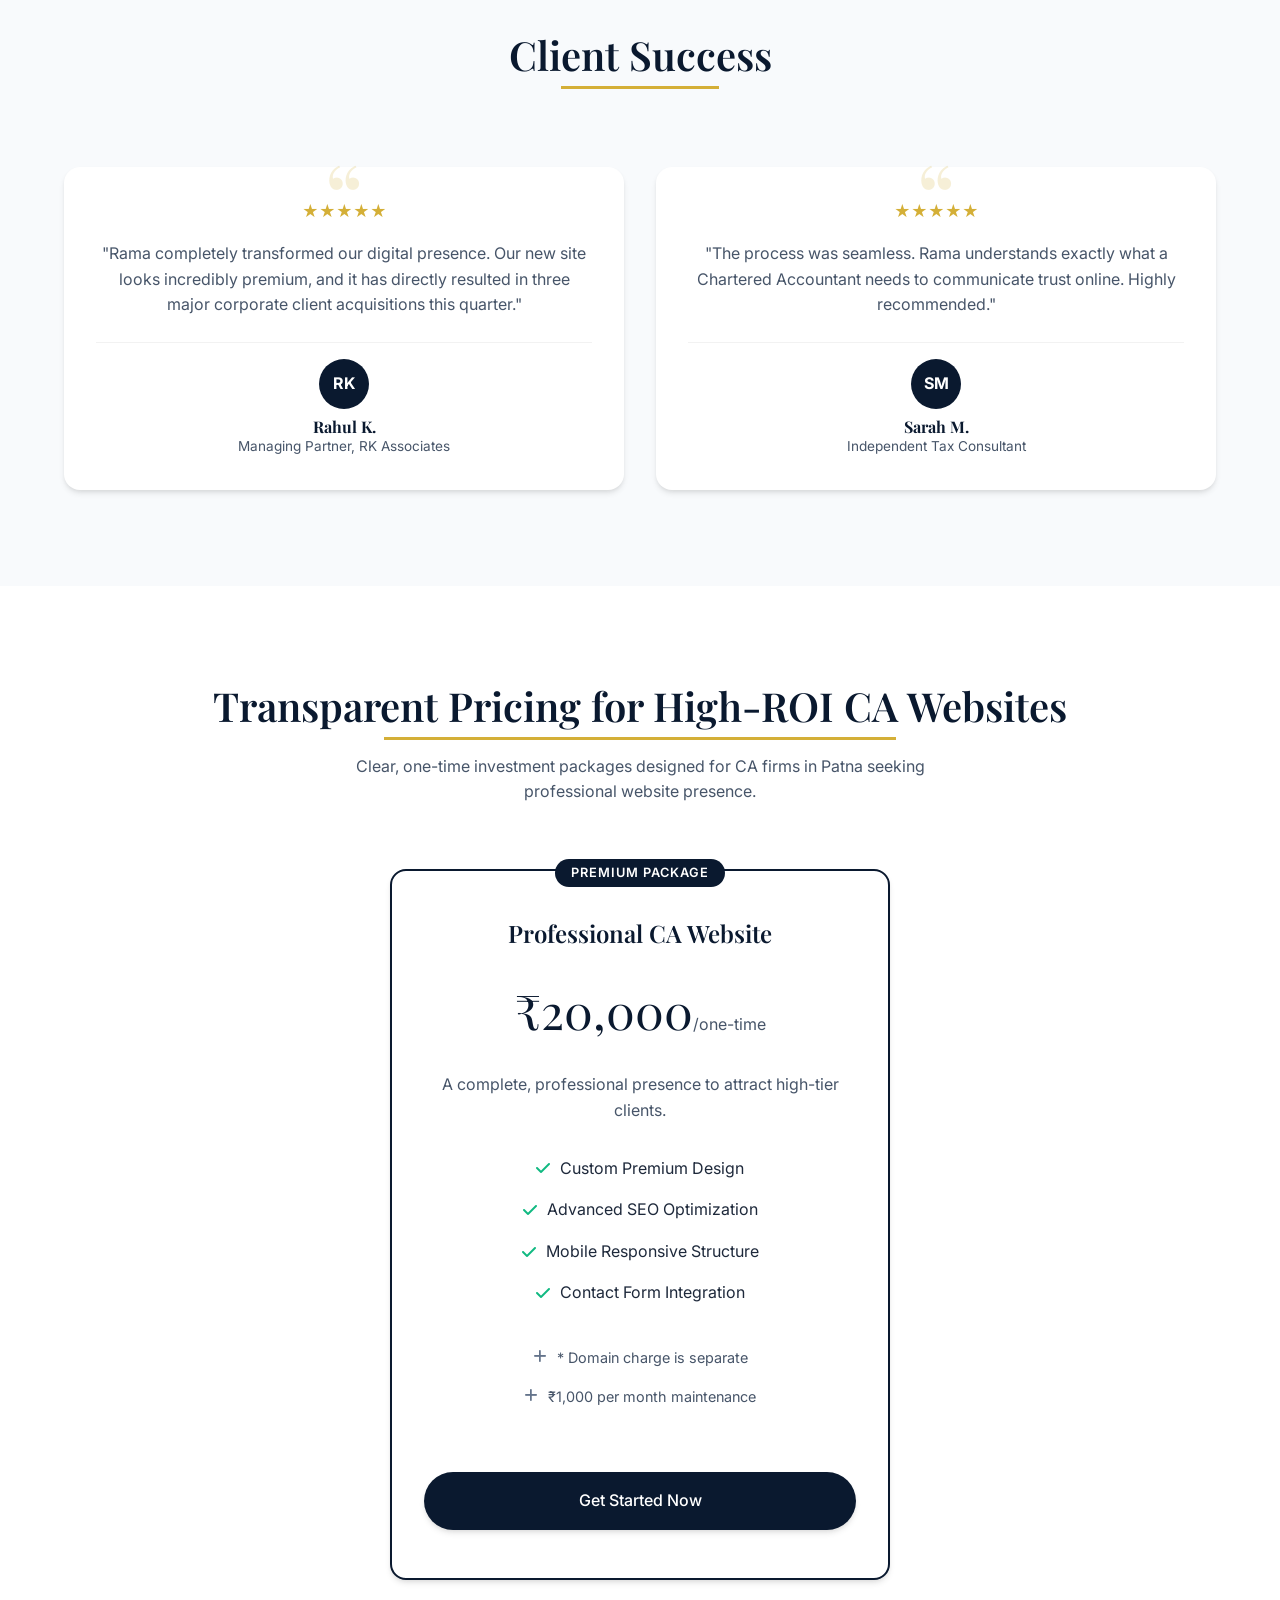
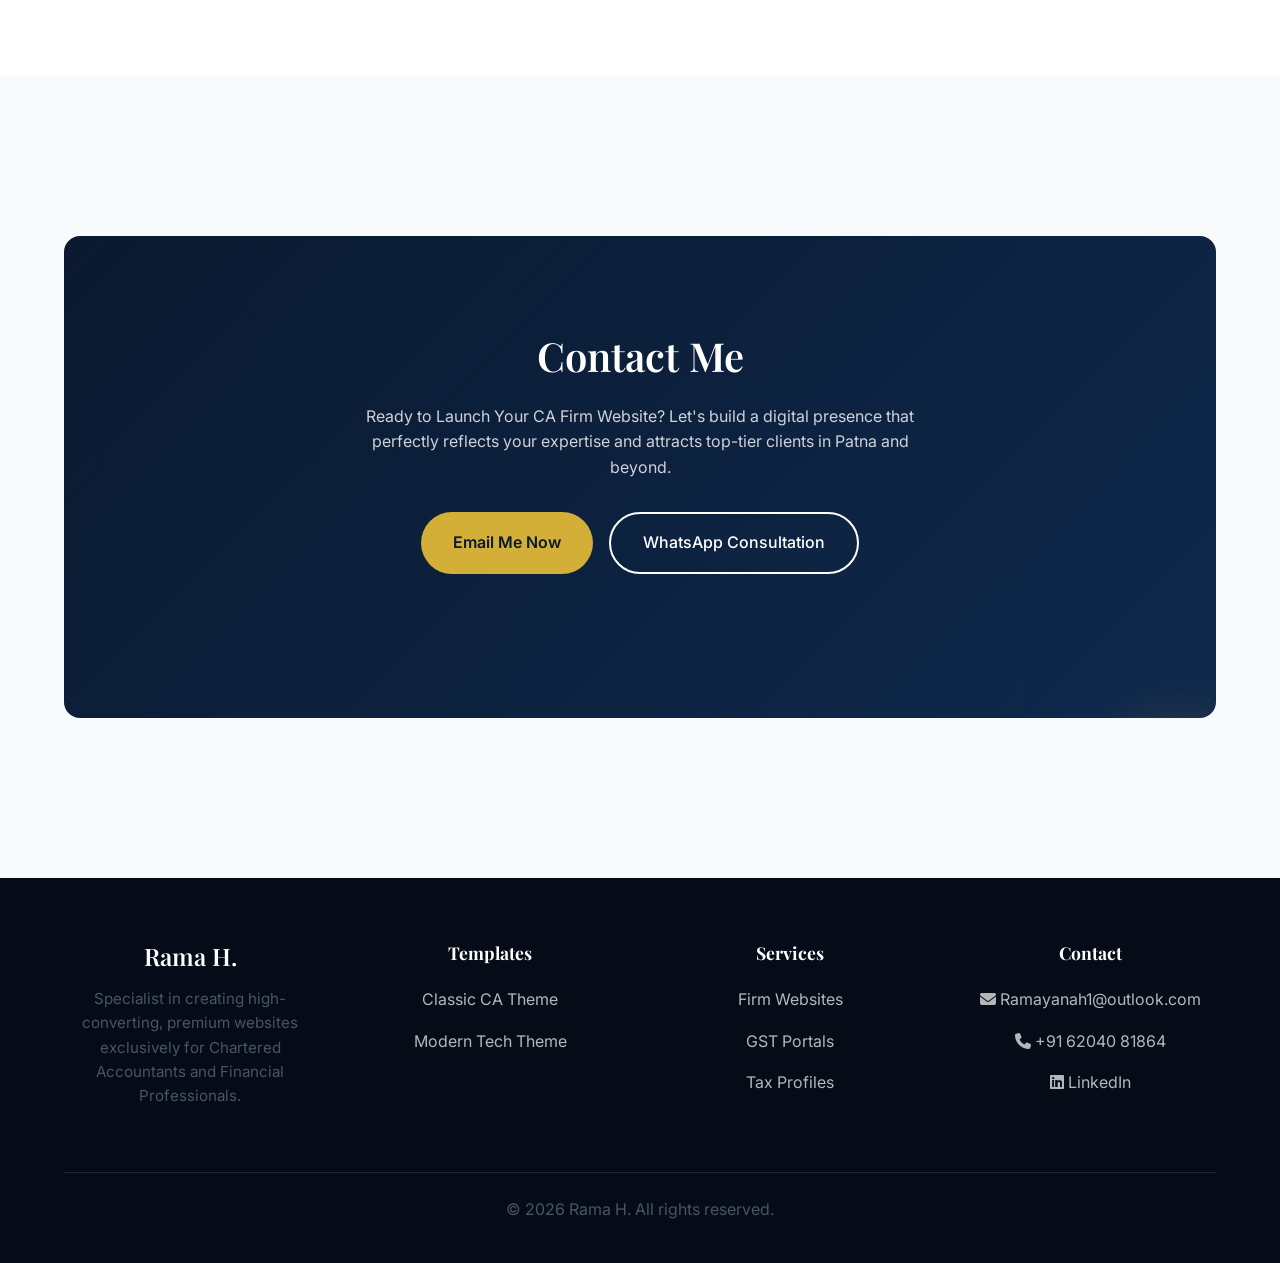
==== commit de9eb011: "beforeaddingform" ====
--- a/index.html
+++ b/index.html
@@ -15,16 +15,16 @@
     <meta property="og:description" content="Custom websites for Chartered Accountants in Patna.">
     <meta property="og:type" content="website">
     <meta property="og:url" content="https://ramah.in/">
-    <meta property="og:image" content="https://ramah.in/assets/preview.jpg">
+    <meta property="og:image" content="https://ramah.in/assets/preview.png">
 
     <!-- Schema Markup -->
     <script type="application/ld+json">
     {
       "@context": "https://schema.org",
-      "@type": "ProfessionalService",
+      "@type": "LocalBusiness",
       "name": "Rama H.",
       "url": "https://ramah.in/",
-      "image": "https://ramah.in/assets/preview.jpg",
+      "image": "https://ramah.in/assets/preview.png",
       "description": "Custom website development services for Chartered Accountants in Patna. Fast, modern and SEO-friendly websites.",
       "areaServed": {
         "@type": "City",
@@ -64,6 +64,11 @@
 </head>
 
 <body>
+    <!-- Page Loader -->
+    <div class="page-loader" id="pageLoader">
+        <div class="loader-spinner"></div>
+        <p class="loader-text">Loading...</p>
+    </div>
 
     <!-- Floating Navbar -->
     <nav class="navbar">
@@ -75,12 +80,11 @@
             <a href="#services">Services</a>
             <a href="#process">Process</a>
             <a href="#pricing">Pricing</a>
-            <a href="#contact">Contact</a>
+            <!-- <a href="#contact">Contact</a> -->
+            <a href="#contact" class="btn btn-primary nav-cta">Get My Website</a>
         </div>
 
-        <a href="#contact" class="btn btn-primary nav-cta">Get My Website</a>
-
-        <button class="mobile-menu-btn" aria-label="Toggle Menu">
+        <button class="mobile-menu-btn" aria-label="Toggle Menu" aria-expanded="false">
             <span></span>
             <span></span>
             <span></span>
@@ -110,7 +114,7 @@
                 <div class="hero-image-wrapper">
                     <!-- Layered Depth Effect for Portrait -->
                     <div class="hero-bg-shape"></div>
-                    <img src="assets/images/rama-portrait.webp" alt="Rama H - CA Website Developer in Patna"
+                    <img src="assets/images/rama-portrait.png" alt="Rama H - CA Website Developer in Patna"
                         class="hero-portrait">
 
                     <!-- Floating Experience Card -->
@@ -196,12 +200,6 @@
                         <h3>Tax Consultant Website</h3>
                         <p>Professional profiles for independent tax consultants looking to scale their client base.</p>
                     </div>
-                    <!-- <div class="service-card">
-                        <i class="fa-solid fa-chart-pie"></i>
-                        <h3>Accounting Firm Website</h3>
-                        <p>Corporate bookkeeping and accounting firm websites displaying services clearly and cleanly.
-                        </p>
-                    </div> -->
                 </div>
             </div>
         </section>
@@ -214,13 +212,6 @@
                     <p style="margin: 0 auto;">Choose a starting aesthetic that matches your firm's brand identity.</p>
                 </div>
                 <div class="template-grid">
-                    <!-- 
-                      HOW TO ADD MORE TEMPLATES:
-                      1. Copy the entire <div class="template-card">...</div> block below.
-                      2. Paste it inside the .template-grid container.
-                      3. Change the text, icons (`fa-landmark`, `fa-laptop-code`), and overlay classes (`overlay-1`, `overlay-2`, `overlay-3`).
-                      4. The grid will automatically scale and align the new cards!
-                    -->
                     <!-- Template 1 -->
                     <div class="template-card">
                         <div class="template-image overlay-1"><i class="fa-solid fa-landmark"></i></div>
@@ -243,16 +234,6 @@
                                 style="margin-top: 16px;">Preview Theme</a>
                         </div>
                     </div>
-                    <!-- Template 3 -->
-                    <!-- <div class="template-card">
-                        <div class="template-image overlay-3"><i class="fa-solid fa-user-tie"></i></div>
-                        <div class="template-content">
-                            <h3>Cloudy CA Website</h3>
-                            <p>Focused on the individual consultant. Builds deep personal brand trust.</p>
-                            <a href="https://ramayanah.github.io/CloudyWeb/" class="btn btn-secondary"
-                                style="margin-top: 16px;">Preview Theme</a>
-                        </div>
-                    </div> -->
                 </div>
             </div>
         </section>
@@ -315,7 +296,7 @@
                             incredibly premium, and it has directly resulted in three major corporate client
                             acquisitions this quarter."</p>
                         <div class="client-info">
-                            <div class="client-avatar">RK</div>
+                            <div class="client-avatar" aria-label="Rahul K. Avatar">RK</div>
                             <div>
                                 <h4>Rahul K.</h4>
                                 <p style="font-size: 0.85rem; margin-bottom: 0;">Managing Partner, RK Associates</p>
@@ -327,7 +308,7 @@
                         <p class="quote">"The process was seamless. Rama understands exactly what a Chartered Accountant
                             needs to communicate trust online. Highly recommended."</p>
                         <div class="client-info">
-                            <div class="client-avatar">SM</div>
+                            <div class="client-avatar" aria-label="Sarah M. Avatar">SM</div>
                             <div>
                                 <h4>Sarah M.</h4>
                                 <p style="font-size: 0.85rem; margin-bottom: 0;">Independent Tax Consultant</p>
@@ -383,7 +364,7 @@
                     <p style="color: rgba(255,255,255,0.8); margin: 24px auto; max-width: 600px;">Ready to Launch Your
                         CA Firm Website? Let's build a digital presence that perfectly reflects your expertise and
                         attracts top-tier clients in Patna and beyond.</p>
-                    <div class="hero-cta-group" style="justify-content: center; margin-top: 32px;">
+                    <div class="hero-cta-group" style="justify-content: center; margin-top: 32px; margin-bottom: 48px;">
                         <a href="mailto:Ramayanah1@outlook.com" class="btn btn-accent">Email Me Now</a>
                         <a href="https://wa.me/916204081864" class="btn btn-whatsapp">WhatsApp Consultation</a>
                     </div>
@@ -406,7 +387,7 @@
                     <ul>
                         <li><a href="#templates">Classic CA Theme</a></li>
                         <li><a href="#templates">Modern Tech Theme</a></li>
-                        <li><a href="#templates">Personal Consultant</a></li>
+                        <!-- <li><a href="#templates">Personal Consultant</a></li> -->
                     </ul>
                 </div>
                 <div class="footer-links">
--- a/css/style.css
+++ b/css/style.css
@@ -40,8 +40,8 @@
   --shadow-glow: 0 0 20px rgba(212, 175, 55, 0.4);
 
   /* Typography */
-  --font-heading: 'Playfair Display', serif;
-  --font-body: 'Inter', sans-serif;
+  --font-heading: 'Playfair Display', Georgia, serif;
+  --font-body: 'Inter', system-ui, -apple-system, sans-serif;
 
   /* Border Radius */
   --radius-sm: 4px;
@@ -80,6 +80,11 @@
 a {
   text-decoration: none;
   color: inherit;
+}
+
+a:focus-visible, button:focus-visible, input:focus-visible, textarea:focus-visible {
+  outline: 2px dashed var(--accent);
+  outline-offset: 4px;
 }
 
 ul {
@@ -131,6 +136,11 @@
   /* Readable paragraph width */
   margin-left: auto;
   margin-right: auto;
+}
+
+/* Ensure focus states on navigation links don't break flex layout */
+.nav-links a:focus-visible {
+  outline-offset: 6px;
 }
 
 /* Layout Utilities */
@@ -205,7 +215,7 @@
 .btn-whatsapp:hover {
   background-color: var(--bg-white);
   color: var(--primary);
-  transform: scale(1.05);
+  transform: translateY(-2px);
   box-shadow: var(--shadow-md);
 }
 
@@ -258,7 +268,7 @@
   position: relative;
 }
 
-.nav-links a::after {
+.nav-links a:not(.nav-cta)::after {
   content: '';
   position: absolute;
   width: 0;
@@ -273,13 +283,18 @@
   color: var(--accent);
 }
 
-.nav-links a:hover::after {
+.nav-links a:not(.nav-cta):hover::after {
   width: 100%;
 }
 
 .nav-cta {
   padding: var(--space-8) var(--space-24);
   font-size: 0.9rem;
+  color: var(--bg-white) !important;
+}
+
+.nav-cta:hover {
+  color: var(--accent) !important;
 }
 
 .mobile-menu-btn {
@@ -339,5 +354,109 @@
     box-shadow: var(--shadow-float);
     gap: var(--space-16);
     text-align: center;
+    z-index: 1001; /* Ensure overriding z-index */
+  }
+}
+
+@media (max-width: 480px) {
+  h1 {
+    font-size: 2rem;
+  }
+  h2 {
+    font-size: 1.75rem;
+  }
+}
+
+@media (max-width: 320px) {
+  h1 {
+    font-size: 1.75rem;
+  }
+  h2 {
+    font-size: 1.5rem;
+  }
+}
+
+/* ========== PAGE LOADER ========== */
+.page-loader {
+  position: fixed;
+  top: 0;
+  left: 0;
+  width: 100%;
+  height: 100%;
+  background: linear-gradient(135deg, var(--primary) 0%, rgba(10, 25, 47, 0.98) 100%);
+  display: flex;
+  flex-direction: column;
+  align-items: center;
+  justify-content: center;
+  z-index: 9999;
+  opacity: 1;
+  transition: opacity 0.5s ease-out, visibility 0.5s ease-out;
+  visibility: visible;
+}
+
+.page-loader.hidden {
+  opacity: 0;
+  visibility: hidden;
+}
+
+.loader-spinner {
+  width: 50px;
+  height: 50px;
+  border: 4px solid rgba(255, 255, 255, 0.1);
+  border-top: 4px solid var(--accent);
+  border-radius: 50%;
+  animation: spin 1.2s linear infinite;
+  margin-bottom: 20px;
+}
+
+.loader-text {
+  color: var(--accent);
+  font-size: 1rem;
+  font-weight: 500;
+  letter-spacing: 1px;
+}
+
+@keyframes spin {
+  0% { transform: rotate(0deg); }
+  100% { transform: rotate(360deg); }
+}
+
+/* ========== WHATSAPP FLOATING BUTTON POLISH ========== */
+.whatsapp-float {
+  position: fixed;
+  bottom: 30px;
+  right: 30px;
+  width: 60px;
+  height: 60px;
+  background-color: #25d366;
+  border-radius: 50%;
+  display: flex;
+  align-items: center;
+  justify-content: center;
+  font-size: 1.8rem;
+  color: white;
+  text-decoration: none;
+  box-shadow: 0 4px 12px rgba(0, 0, 0, 0.15);
+  transition: all 0.3s ease;
+  z-index: 100;
+}
+
+.whatsapp-float:hover {
+  background-color: #1da851;
+  transform: scale(1.1);
+  box-shadow: 0 6px 20px rgba(37, 211, 102, 0.4);
+}
+
+.whatsapp-float:active {
+  transform: scale(0.95);
+}
+
+@media (max-width: 768px) {
+  .whatsapp-float {
+    bottom: 20px;
+    right: 20px;
+    width: 55px;
+    height: 55px;
+    font-size: 1.5rem;
   }
 }
--- a/css/hero.css
+++ b/css/hero.css
@@ -190,6 +190,12 @@
 }
 
 @media (max-width: 768px) {
+  .hero-container {
+    gap: var(--space-32);
+  }
+  .hero-portrait {
+    max-width: 280px;
+  }
   .whatsapp-float {
     bottom: var(--space-24);
     right: var(--space-24);
--- a/css/sections.css
+++ b/css/sections.css
@@ -61,7 +61,7 @@
 
 .features-grid {
   display: grid;
-  grid-template-columns: repeat(auto-fit, minmax(300px, 1fr));
+  grid-template-columns: repeat(auto-fit, minmax(280px, 1fr));
   gap: var(--space-32);
 }
 
@@ -150,7 +150,7 @@
 
 .template-grid {
   display: grid;
-  grid-template-columns: repeat(auto-fit, minmax(320px, 1fr));
+  grid-template-columns: repeat(auto-fit, minmax(280px, 1fr));
   gap: var(--space-32);
 }
 
@@ -253,7 +253,7 @@
 
 .testi-grid {
   display: grid;
-  grid-template-columns: repeat(auto-fit, minmax(300px, 1fr));
+  grid-template-columns: repeat(auto-fit, minmax(280px, 1fr));
   gap: var(--space-32);
 }
 
@@ -306,7 +306,7 @@
 
 .pricing-grid {
   display: grid;
-  grid-template-columns: repeat(auto-fit, minmax(300px, 1fr));
+  grid-template-columns: repeat(auto-fit, minmax(280px, 1fr));
   gap: var(--space-32);
   align-items: stretch;
 }
@@ -448,4 +448,54 @@
 /* Mobile Responsive Adjustments */
 @media (max-width: 768px) {
   .footer-grid { grid-template-columns: 1fr; gap: var(--space-32); }
-}
+  footer { padding-bottom: var(--space-96); } /* Prevent whatsapp FAB overlapping text */
+  .process-content { padding: var(--space-32) var(--space-16) var(--space-16); }
+}
+
+/* Contact Form Styles */
+.contact-form {
+  background: rgba(255,255,255,0.1);
+  padding: var(--space-32);
+  border-radius: var(--radius-md);
+  margin-top: var(--space-32);
+  backdrop-filter: blur(10px);
+  -webkit-backdrop-filter: blur(10px);
+  border: 1px solid rgba(255,255,255,0.2);
+  text-align: left;
+}
+
+.form-group-row {
+  display: grid;
+  grid-template-columns: 1fr 1fr;
+  gap: var(--space-16);
+  margin-bottom: var(--space-16);
+}
+
+.form-group-full {
+  margin-bottom: var(--space-16);
+}
+
+.contact-form input, .contact-form textarea {
+  width: 100%;
+  padding: var(--space-16);
+  border-radius: var(--radius-sm);
+  border: 1px solid rgba(255,255,255,0.3);
+  background: rgba(255,255,255,0.9);
+  color: var(--primary);
+  font-family: var(--font-body);
+}
+
+.contact-form input:focus, .contact-form textarea:focus {
+  outline: 2px solid var(--accent);
+}
+
+.form-status { 
+  margin-top: var(--space-16); 
+  text-align: center; 
+  color: #fff; 
+  font-weight: 500;
+}
+
+@media (max-width: 480px) {
+  .form-group-row { grid-template-columns: 1fr; }
+}
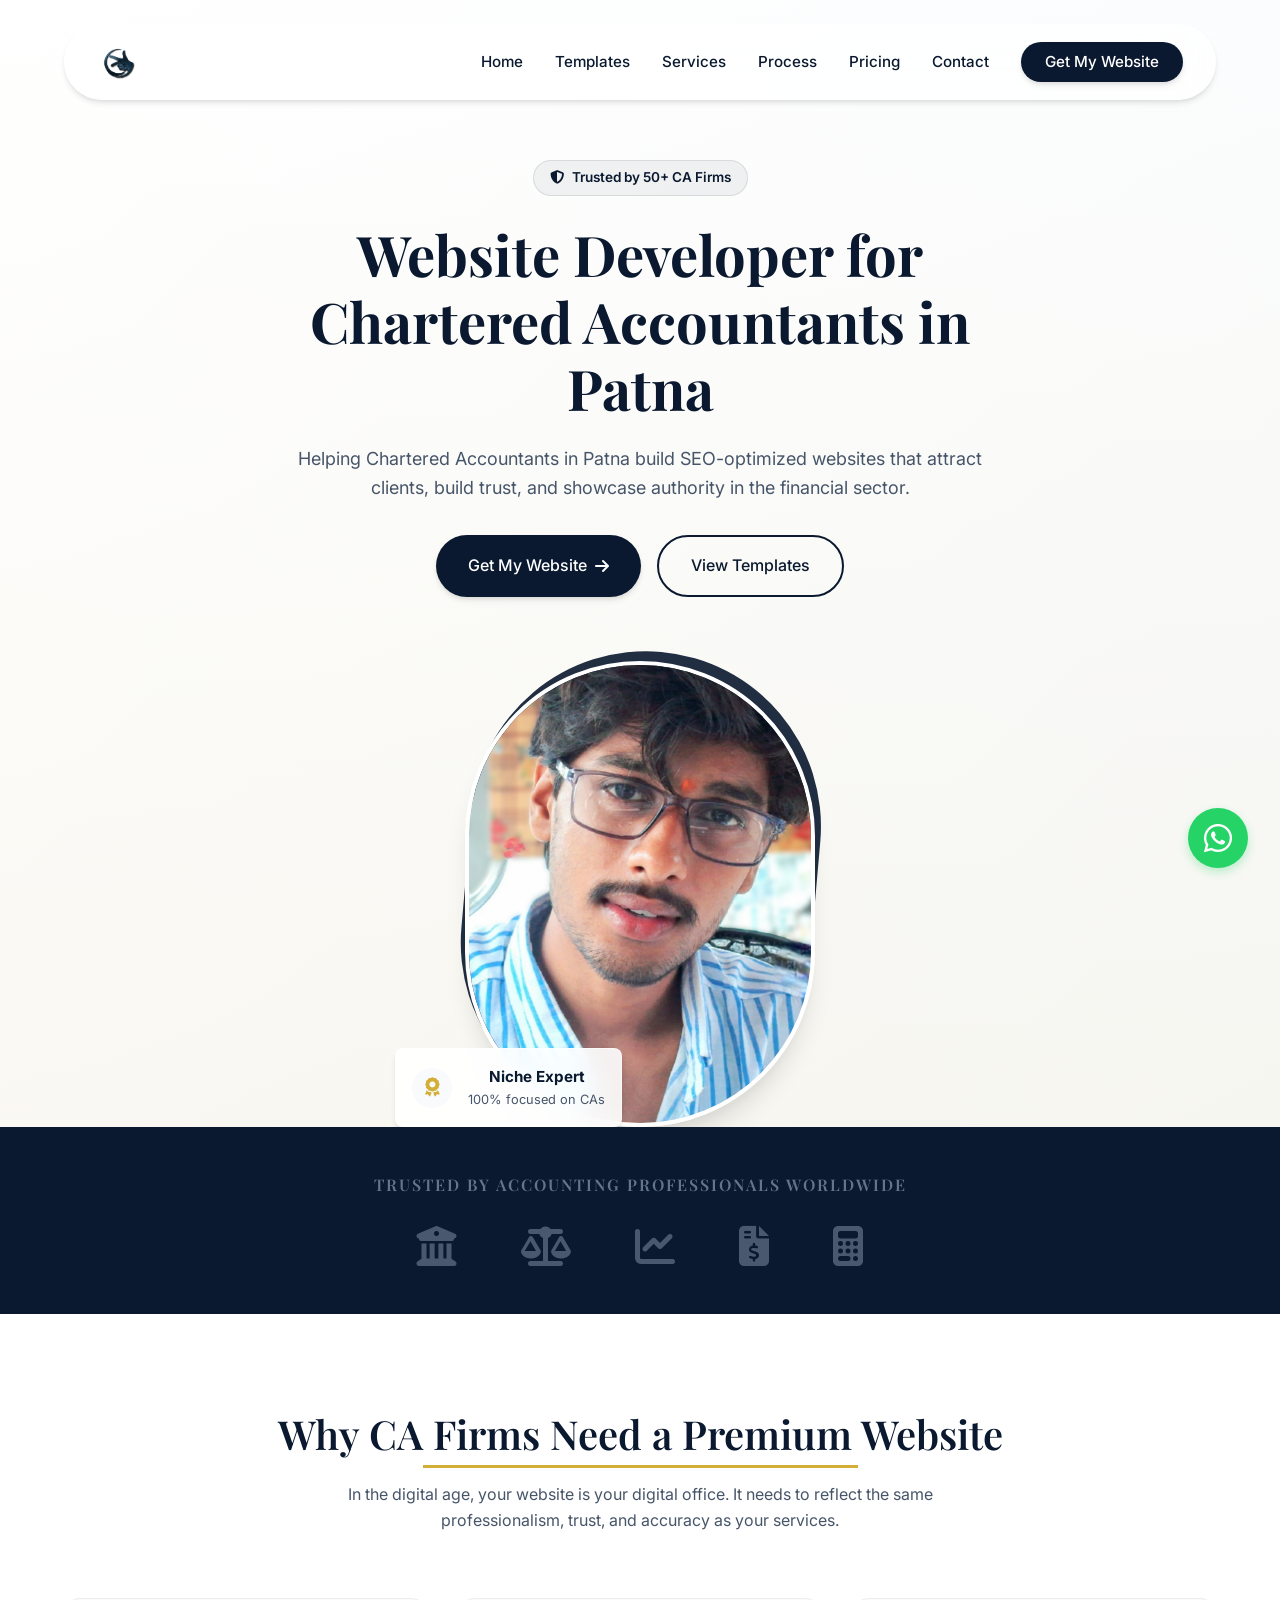
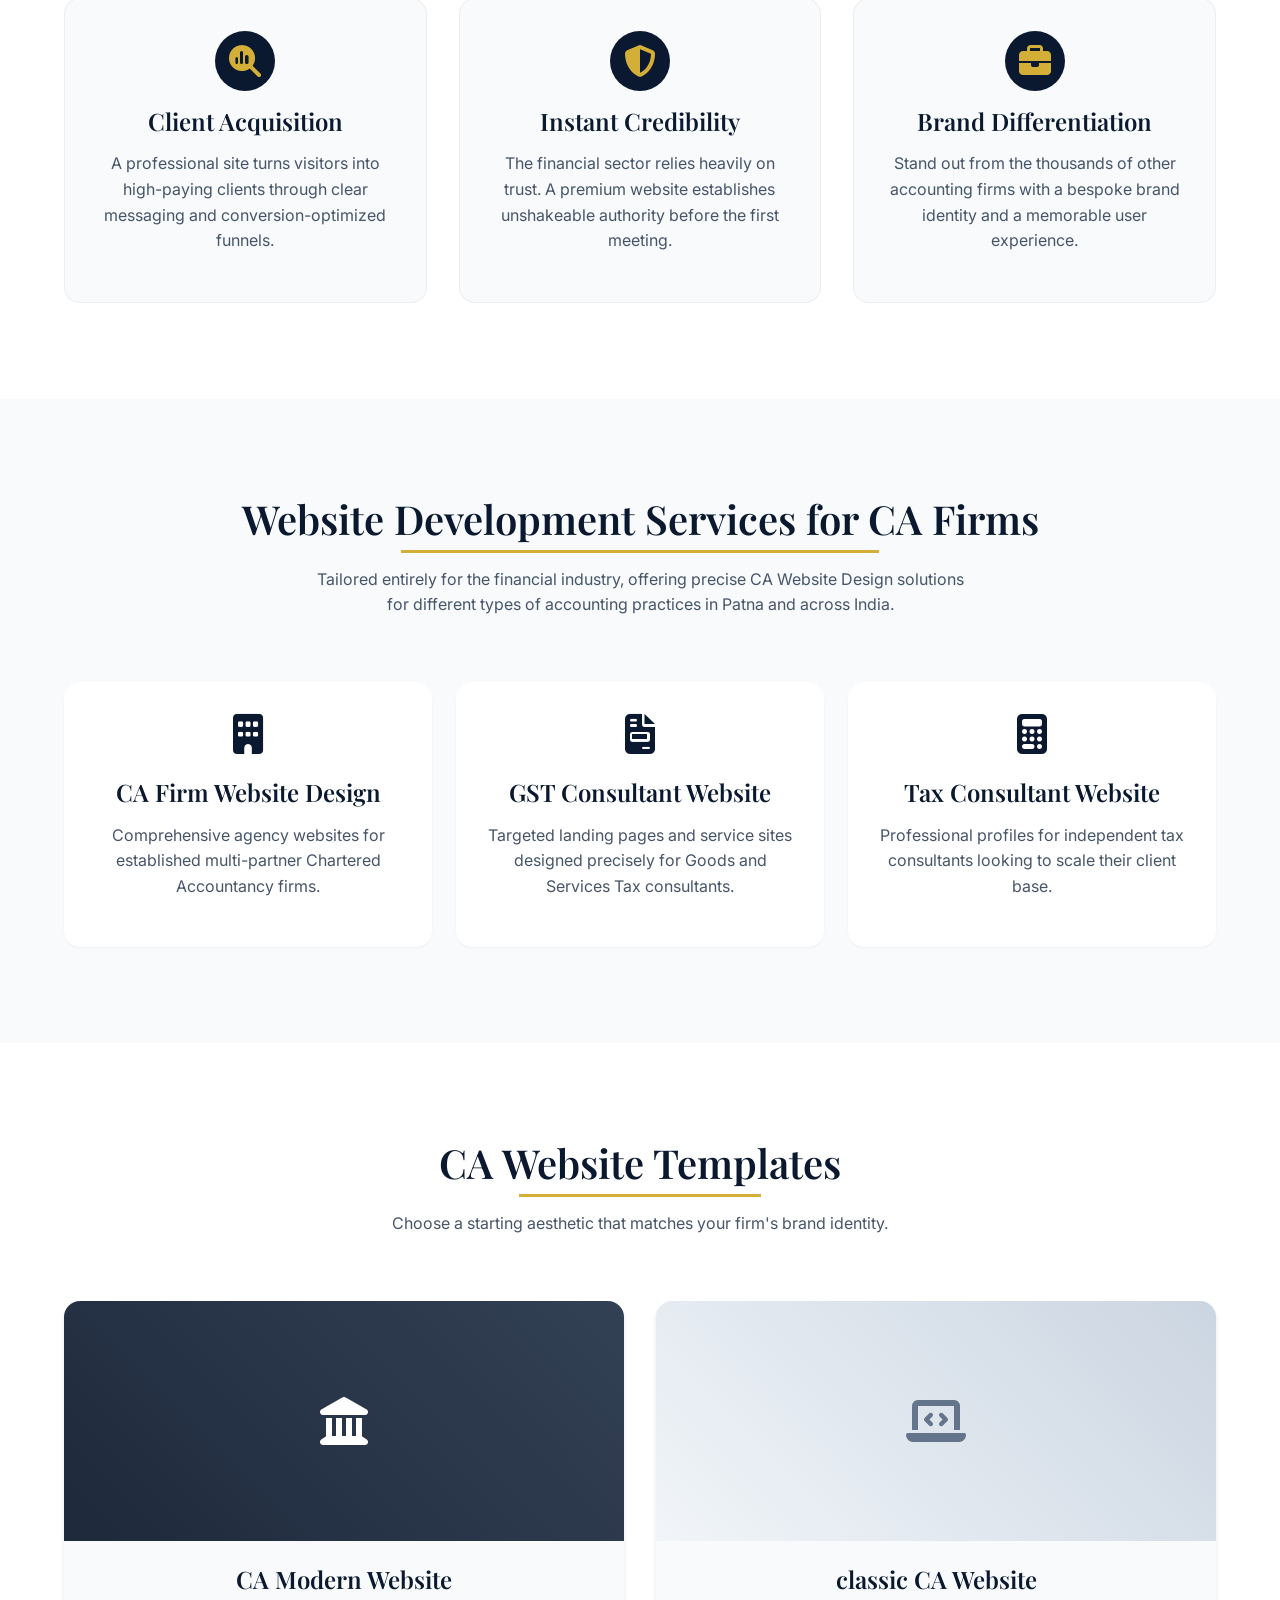
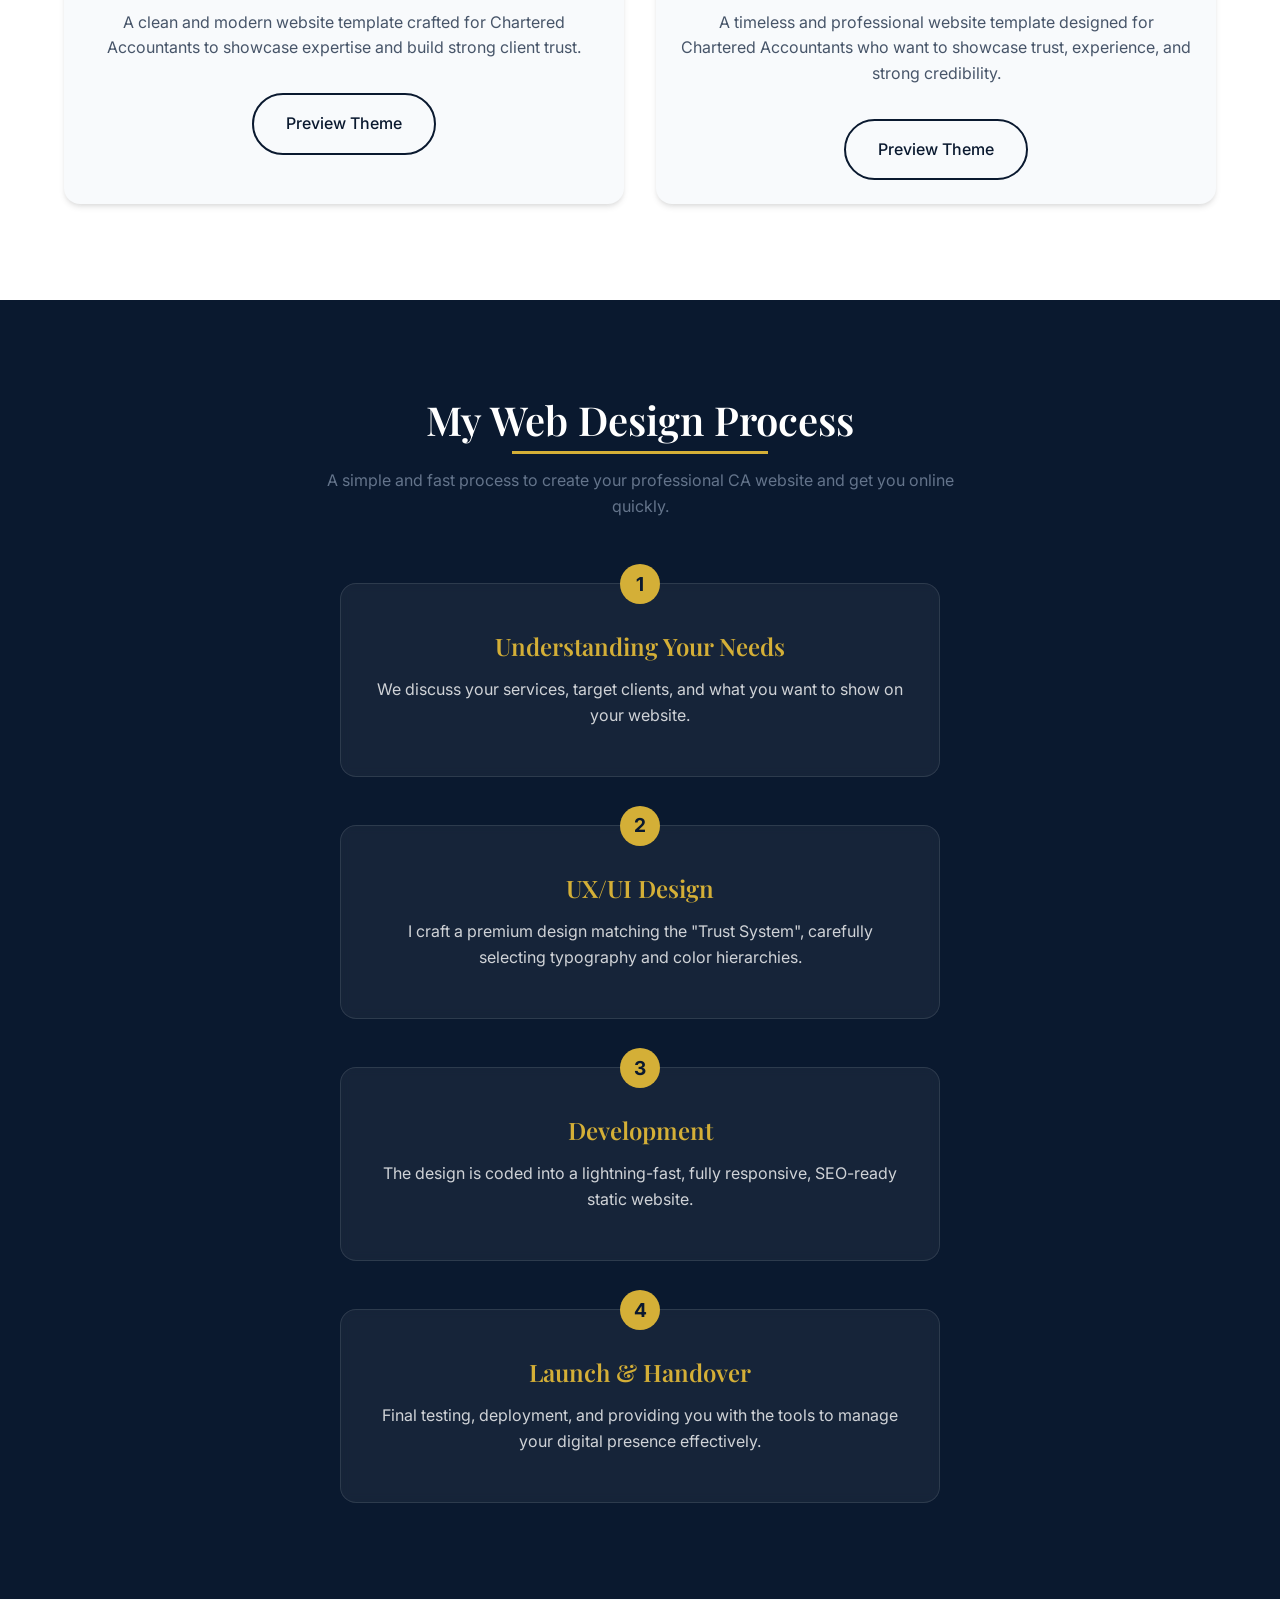
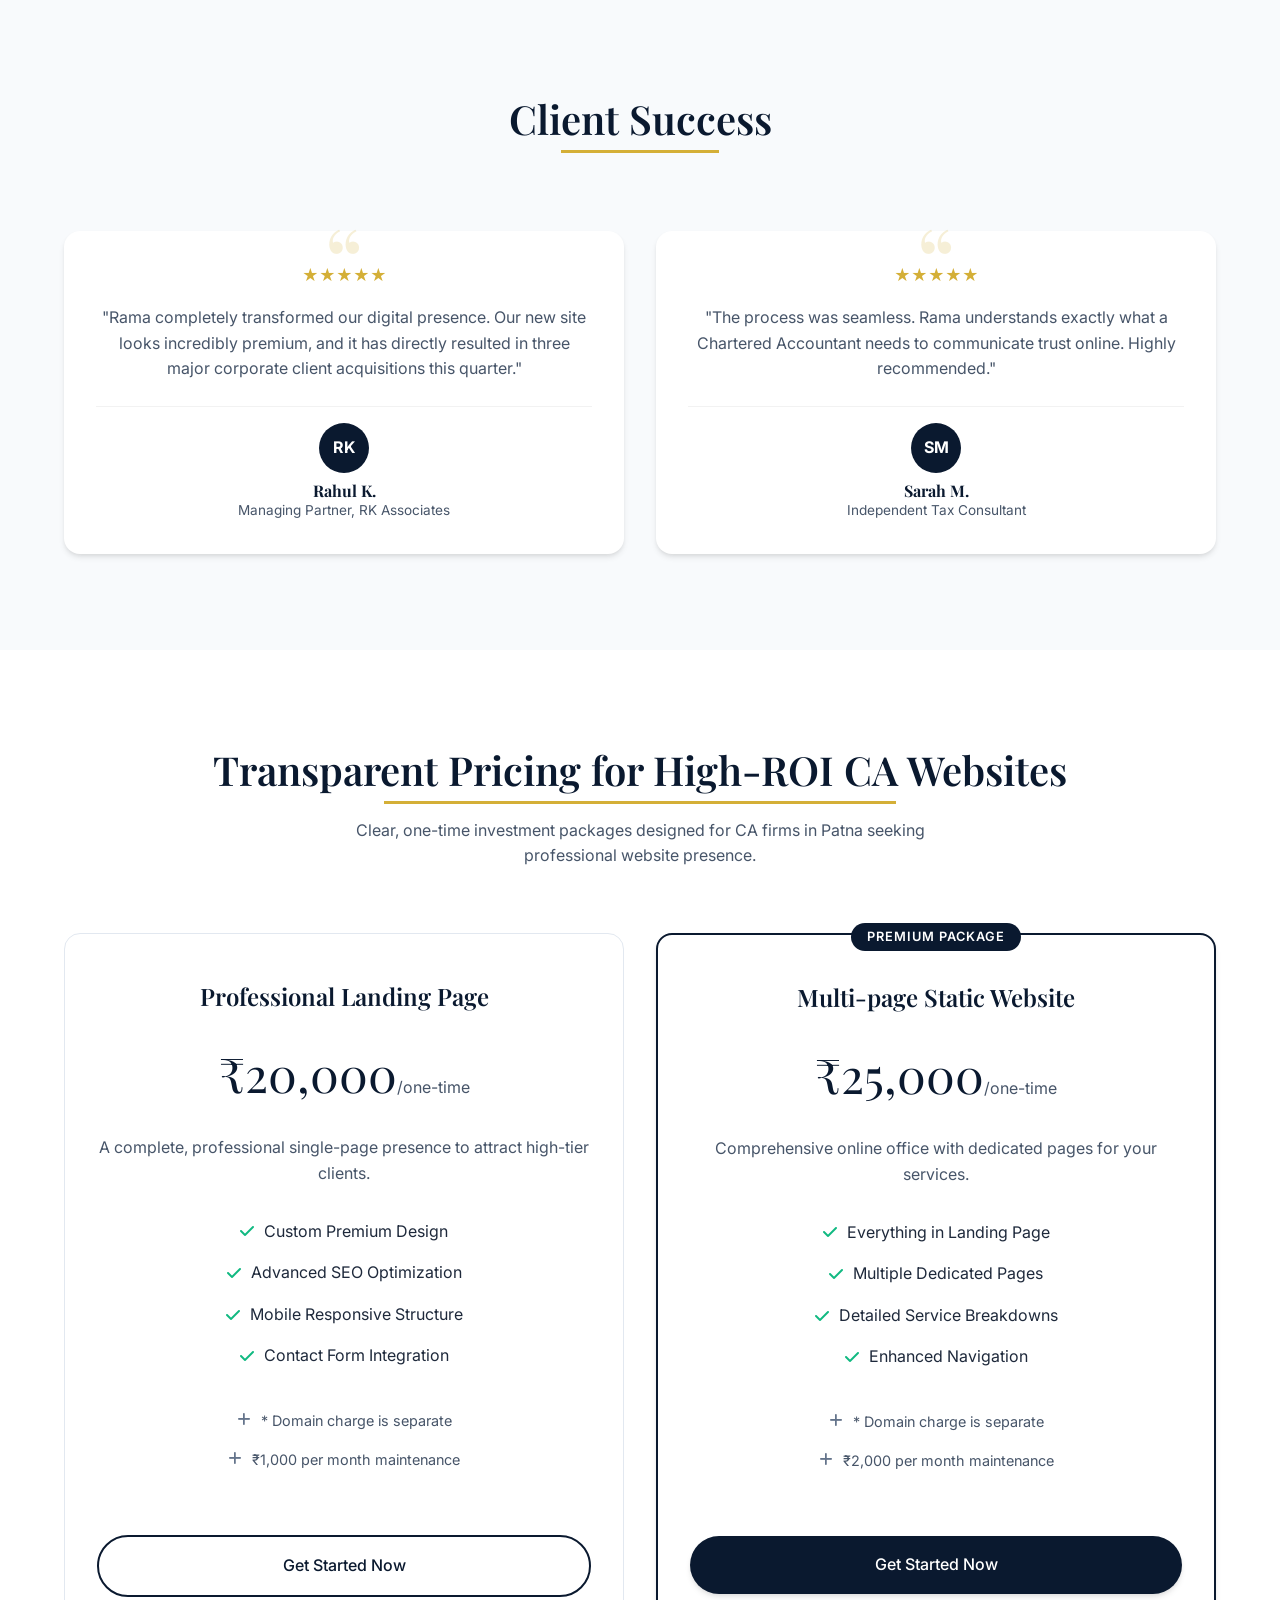
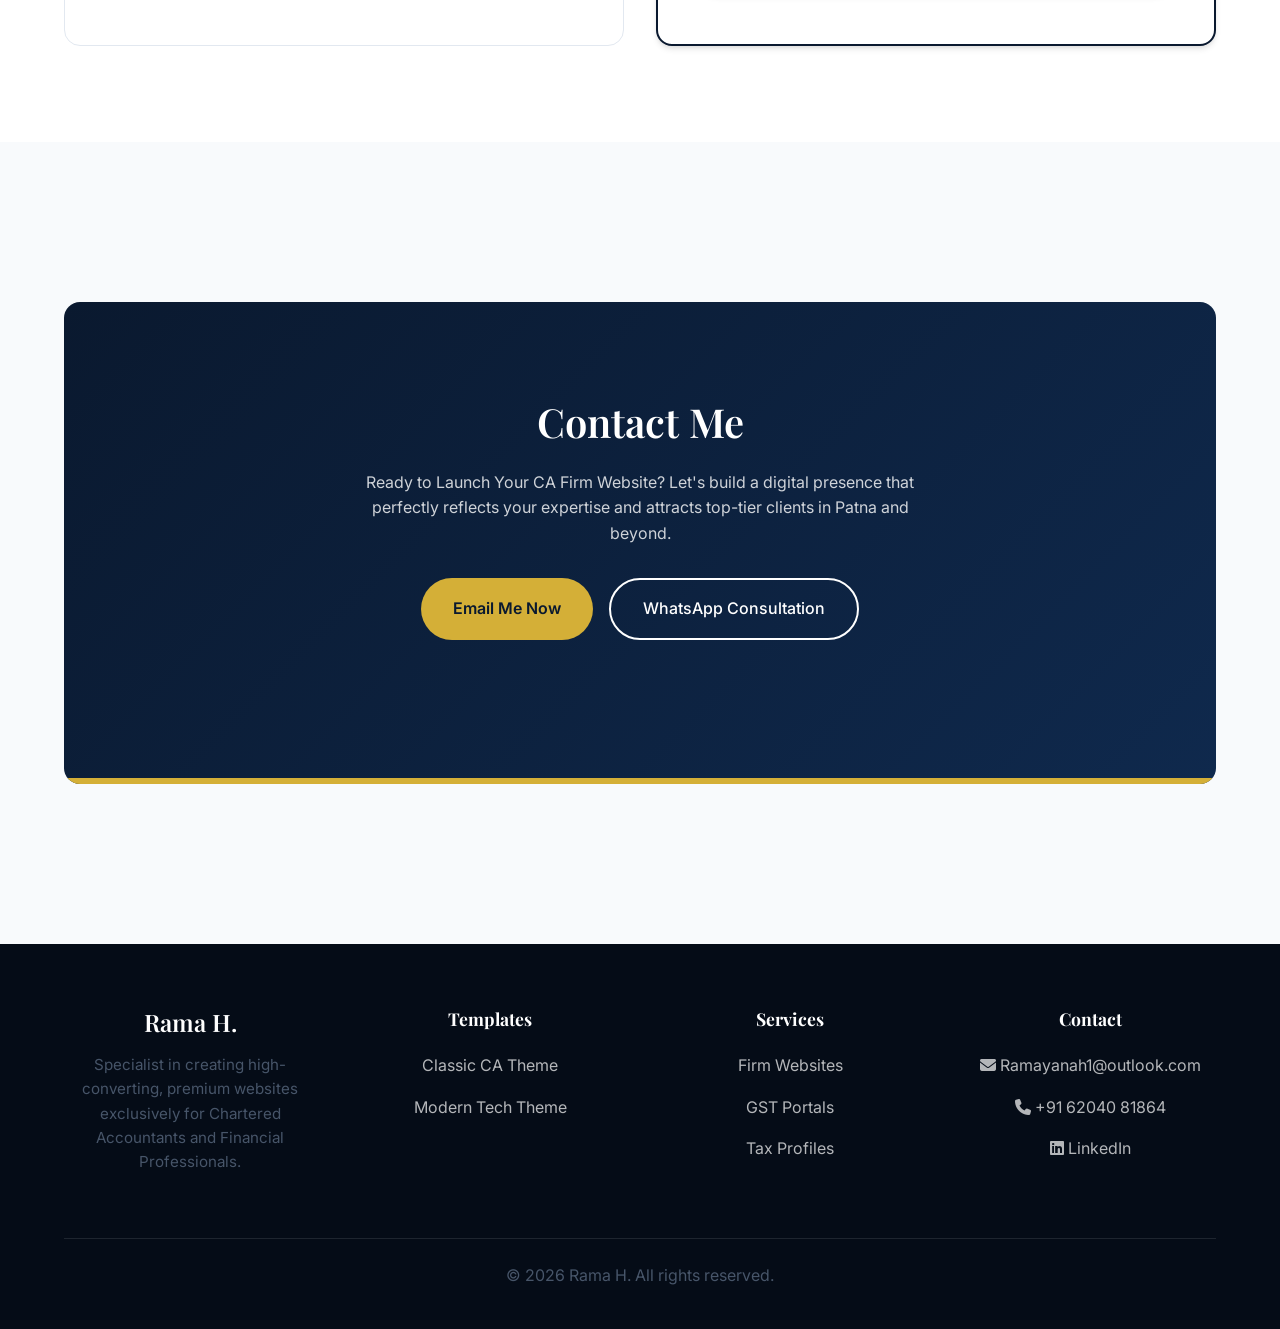
==== commit bd34ac3c: "commitbeforeenhance/formnavbar" ====
--- a/index.html
+++ b/index.html
@@ -4,6 +4,8 @@
 <head>
     <meta charset="UTF-8">
     <meta name="viewport" content="width=device-width, initial-scale=1.0">
+    <link rel="icon" type="image/png" href="assets/images/LogoWeb.png">
+    <link rel="apple-touch-icon" href="assets/images/LogoWeb.png">
     <title>Website Developer for CA in Patna | Rama H.</title>
     <meta name="description"
         content="Professional website development for Chartered Accountants in Patna. Fast, modern and SEO-friendly CA websites by Rama H.">
@@ -72,7 +74,9 @@
 
     <!-- Floating Navbar -->
     <nav class="navbar">
-        <div class="nav-brand">Rama H.</div>
+        <a href="#home" class="nav-brand-link">
+            <img src="assets/images/LogoWeb.png" alt="Rama H. Logo" class="nav-logo">
+        </a>
 
         <div class="nav-links">
             <a href="#home">Home</a>
@@ -80,8 +84,8 @@
             <a href="#services">Services</a>
             <a href="#process">Process</a>
             <a href="#pricing">Pricing</a>
-            <!-- <a href="#contact">Contact</a> -->
-            <a href="#contact" class="btn btn-primary nav-cta">Get My Website</a>
+            <a href="#contact">Contact</a>
+            <a href="form.html" class="btn btn-primary nav-cta">Get My Website</a>
         </div>
 
         <button class="mobile-menu-btn" aria-label="Toggle Menu" aria-expanded="false">
@@ -105,7 +109,7 @@
                         attract clients, build trust, and showcase authority in the financial sector.</p>
 
                     <div class="hero-cta-group">
-                        <a href="#contact" class="btn btn-primary">Get My Website <i class="fa-solid fa-arrow-right"
+                        <a href="form.html" class="btn btn-primary">Get My Website <i class="fa-solid fa-arrow-right"
                                 style="margin-left: 8px;"></i></a>
                         <a href="#templates" class="btn btn-secondary">View Templates</a>
                     </div>
@@ -219,7 +223,7 @@
                             <h3>CA Modern Website</h3>
                             <p>A clean and modern website template crafted for Chartered Accountants to showcase
                                 expertise and build strong client trust.</p>
-                            <a href="https://ramayanah.github.io/CA-web-2/" class="btn btn-secondary"
+                            <a href="https://ramayanah.github.io/CA-web-2/" class="btn btn-secondary" target="_blank" rel="noopener noreferrer"
                                 style="margin-top: 16px;">Preview Theme</a>
                         </div>
                     </div>
@@ -230,7 +234,7 @@
                             <h3>classic CA Website</h3>
                             <p>A timeless and professional website template designed for Chartered Accountants who want
                                 to showcase trust, experience, and strong credibility.</p>
-                            <a href="https://ramayanah.github.io/CA-web-Temp-1/" class="btn btn-secondary"
+                            <a href="https://ramayanah.github.io/CA-web-Temp-1/" class="btn btn-secondary" target="_blank" rel="noopener noreferrer"
                                 style="margin-top: 16px;">Preview Theme</a>
                         </div>
                     </div>
@@ -327,13 +331,12 @@
                     <p style="margin: 0 auto;">Clear, one-time investment packages designed for CA firms in Patna
                         seeking professional website presence.</p>
                 </div>
-                <div class="pricing-grid" style="display: flex; justify-content: center;">
-                    <!-- Premium Package -->
-                    <div class="pricing-card popular" style="max-width: 500px; width: 100%;">
-                        <div class="popular-badge">PREMIUM PACKAGE</div>
-                        <h3>Professional CA Website</h3>
+                <div class="pricing-grid">
+                    <!-- Single Page Package -->
+                    <div class="pricing-card">
+                        <h3>Professional Landing Page</h3>
                         <div class="price">₹20,000<span>/one-time</span></div>
-                        <p>A complete, professional presence to attract high-tier clients.</p>
+                        <p>A complete, professional single-page presence to attract high-tier clients.</p>
                         <ul class="pricing-features">
                             <li><i class="fa-solid fa-check"></i> Custom Premium Design</li>
                             <li><i class="fa-solid fa-check"></i> Advanced SEO Optimization</li>
@@ -349,7 +352,32 @@
                                 maintenance
                             </li>
                         </ul>
-                        <a href="#contact" class="btn btn-primary" style="width: 100%; margin-top: 16px;">Get Started
+                        <a href="form.html" class="btn btn-secondary" style="width: 100%; margin-top: 16px;">Get Started
+                            Now</a>
+                    </div>
+
+                    <!-- Multi-page Package -->
+                    <div class="pricing-card popular">
+                        <div class="popular-badge">PREMIUM PACKAGE</div>
+                        <h3>Multi-page Static Website</h3>
+                        <div class="price">₹25,000<span>/one-time</span></div>
+                        <p>Comprehensive online office with dedicated pages for your services.</p>
+                        <ul class="pricing-features">
+                            <li><i class="fa-solid fa-check"></i> Everything in Landing Page</li>
+                            <li><i class="fa-solid fa-check"></i> Multiple Dedicated Pages</li>
+                            <li><i class="fa-solid fa-check"></i> Detailed Service Breakdowns</li>
+                            <li><i class="fa-solid fa-check"></i> Enhanced Navigation</li>
+                            <li
+                                style="margin-top: 24px; color: var(--text-muted); font-size: 0.9em; justify-content: center;">
+                                <i class="fa-solid fa-plus" style="color: var(--secondary);"></i> * Domain charge is
+                                separate
+                            </li>
+                            <li style="color: var(--text-muted); font-size: 0.9em; justify-content: center;">
+                                <i class="fa-solid fa-plus" style="color: var(--secondary);"></i> ₹2,000 per month
+                                maintenance
+                            </li>
+                        </ul>
+                        <a href="form.html" class="btn btn-primary" style="width: 100%; margin-top: 16px;">Get Started
                             Now</a>
                     </div>
                 </div>
@@ -366,7 +394,7 @@
                         attracts top-tier clients in Patna and beyond.</p>
                     <div class="hero-cta-group" style="justify-content: center; margin-top: 32px; margin-bottom: 48px;">
                         <a href="mailto:Ramayanah1@outlook.com" class="btn btn-accent">Email Me Now</a>
-                        <a href="https://wa.me/916204081864" class="btn btn-whatsapp">WhatsApp Consultation</a>
+                        <a href="https://wa.me/916204081864" class="btn btn-whatsapp" target="_blank" rel="noopener noreferrer">WhatsApp Consultation</a>
                     </div>
                 </div>
             </div>
@@ -405,7 +433,7 @@
                                 Ramayanah1@outlook.com</a>
                         </li>
                         <li><a href="tel:+916204081864"><i class="fa-solid fa-phone"></i> +91 62040 81864</a></li>
-                        <li><a href="https://www.linkedin.com/in/ramayanah"><i class="fa-brands fa-linkedin"></i>
+                        <li><a href="https://www.linkedin.com/in/ramayanah" target="_blank" rel="noopener noreferrer"><i class="fa-brands fa-linkedin"></i>
                                 LinkedIn</a></li>
                     </ul>
                 </div>
@@ -426,4 +454,4 @@
     <script src="js/main.js"></script>
 </body>
 
-</html>+</html>
--- a/css/style.css
+++ b/css/style.css
@@ -247,11 +247,17 @@
   box-shadow: var(--shadow-float);
 }
 
-.nav-brand {
-  font-family: var(--font-heading);
-  font-size: 1.5rem;
-  font-weight: 700;
-  color: var(--primary);
+.nav-brand-link {
+  display: flex;
+  align-items: center;
+  text-decoration: none;
+}
+
+.nav-logo {
+  height: 42px;
+  width: auto;
+  object-fit: contain;
+  display: block;
 }
 
 .nav-links {
@@ -356,6 +362,10 @@
     text-align: center;
     z-index: 1001; /* Ensure overriding z-index */
   }
+
+  .nav-links.active .nav-cta {
+    display: inline-flex;
+  }
 }
 
 @media (max-width: 480px) {
@@ -459,4 +469,4 @@
     height: 55px;
     font-size: 1.5rem;
   }
-}+}
--- a/css/hero.css
+++ b/css/hero.css
@@ -11,17 +11,13 @@
   overflow: hidden;
 }
 
-/* Decorative background elements */
 .hero::before {
   content: '';
   position: absolute;
-  top: -10%;
-  right: -5%;
-  width: 50vw;
-  height: 50vw;
-  border-radius: 50%;
-  background: radial-gradient(circle, rgba(212, 175, 55, 0.05) 0%, transparent 70%);
+  inset: 0;
+  background: linear-gradient(180deg, rgba(255,255,255,0) 0%, rgba(212,175,55,0.06) 100%);
   z-index: 0;
+  pointer-events: none;
 }
 
 .hero-container {
@@ -204,3 +200,9 @@
     font-size: 26px;
   }
 }
+
+@media (min-width: 993px) {
+  .hero {
+    padding-top: 160px;
+  }
+}
--- a/css/sections.css
+++ b/css/sections.css
@@ -390,11 +390,9 @@
 .cta-banner::after {
   content: '';
   position: absolute;
-  bottom: -50%;
-  right: -10%;
-  width: 300px;
-  height: 300px;
-  background: radial-gradient(circle, rgba(212, 175, 55, 0.2) 0%, transparent 60%);
+  inset: auto 0 0 0;
+  height: 6px;
+  background: var(--accent);
 }
 
 .cta-banner h2 { color: white; }
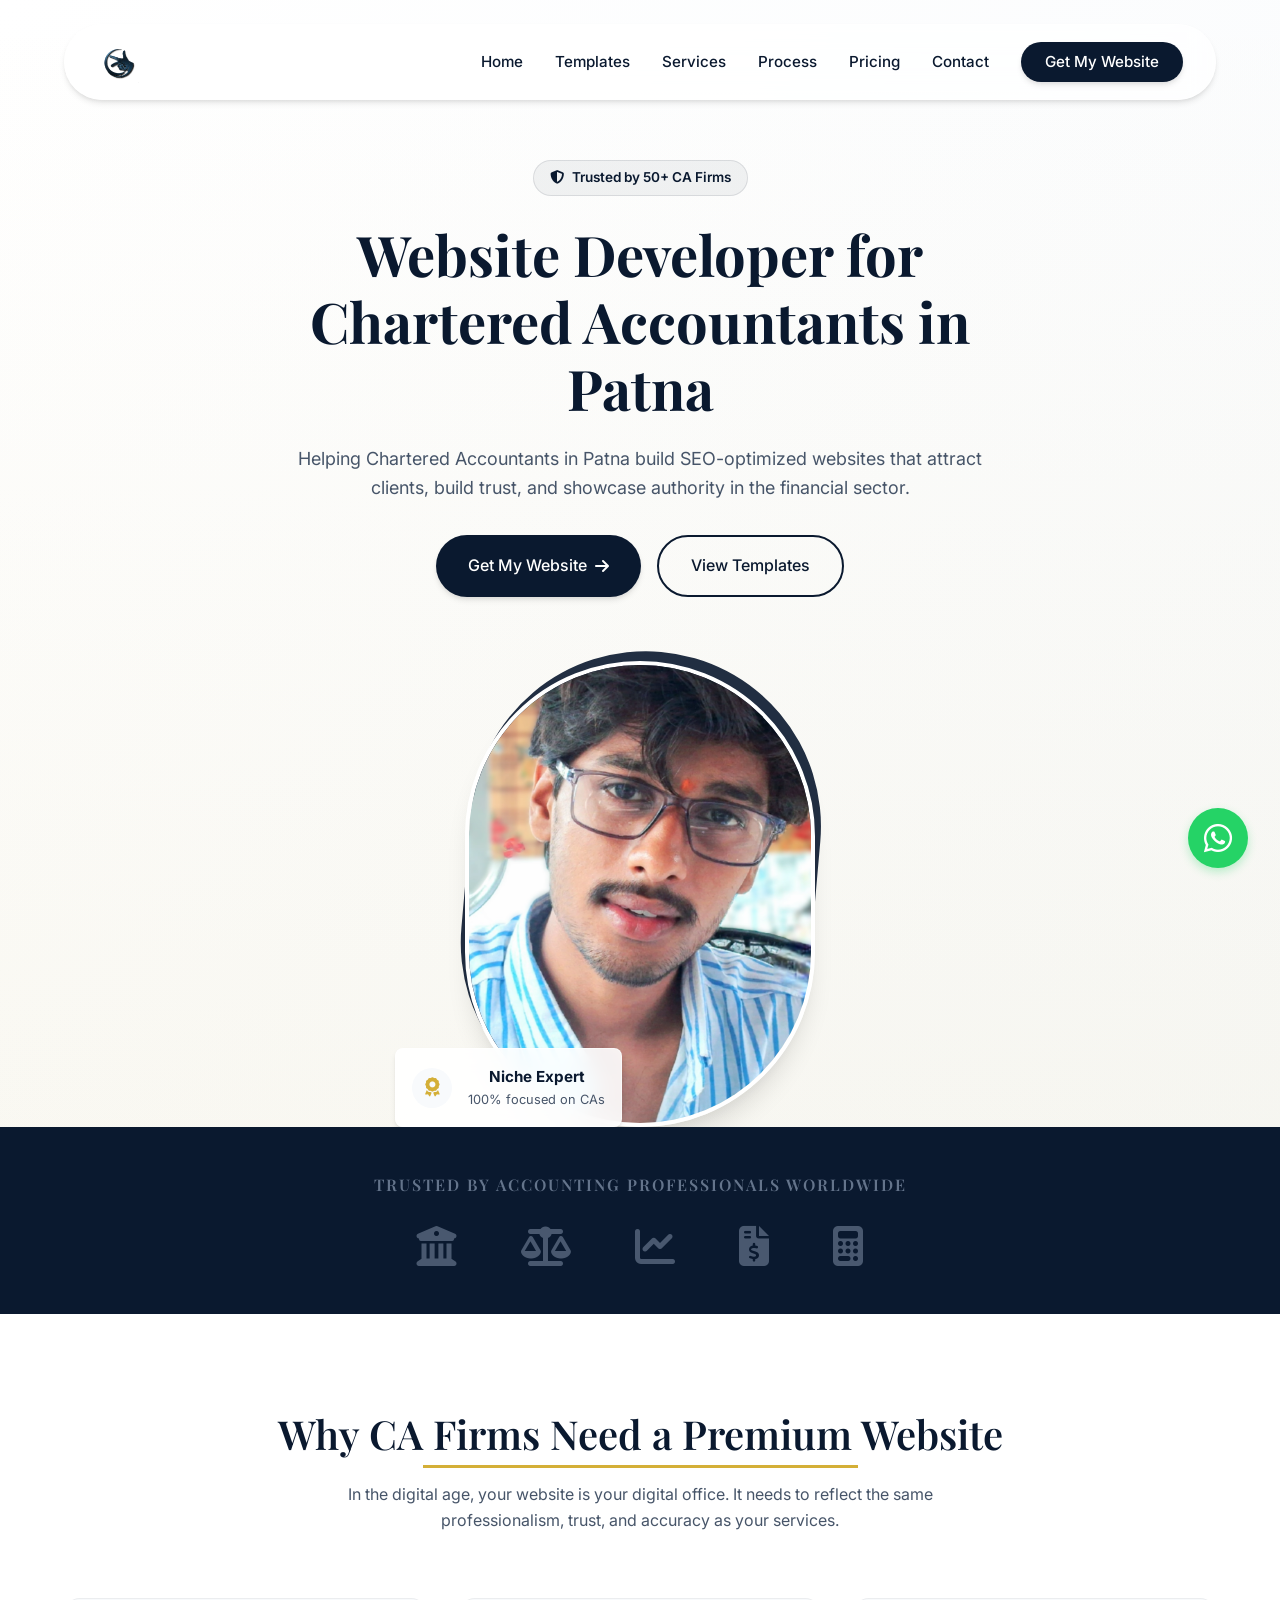
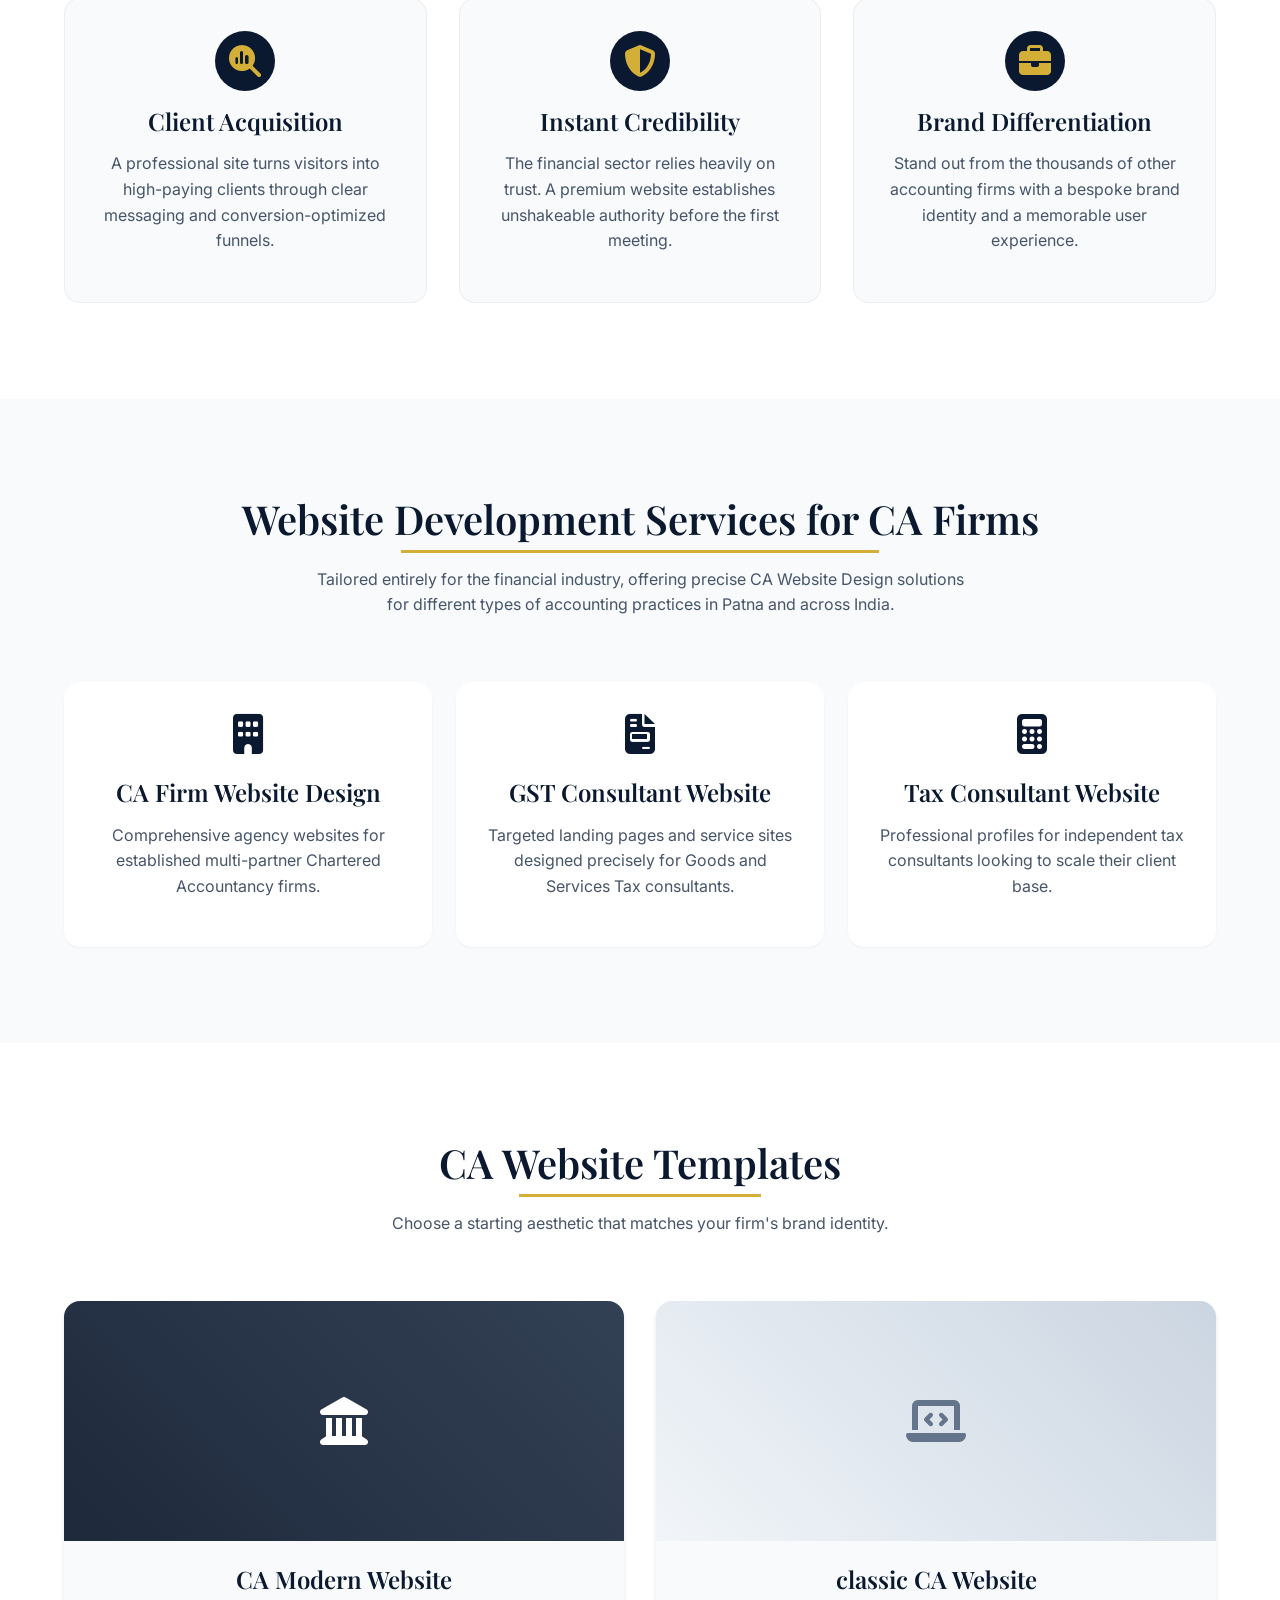
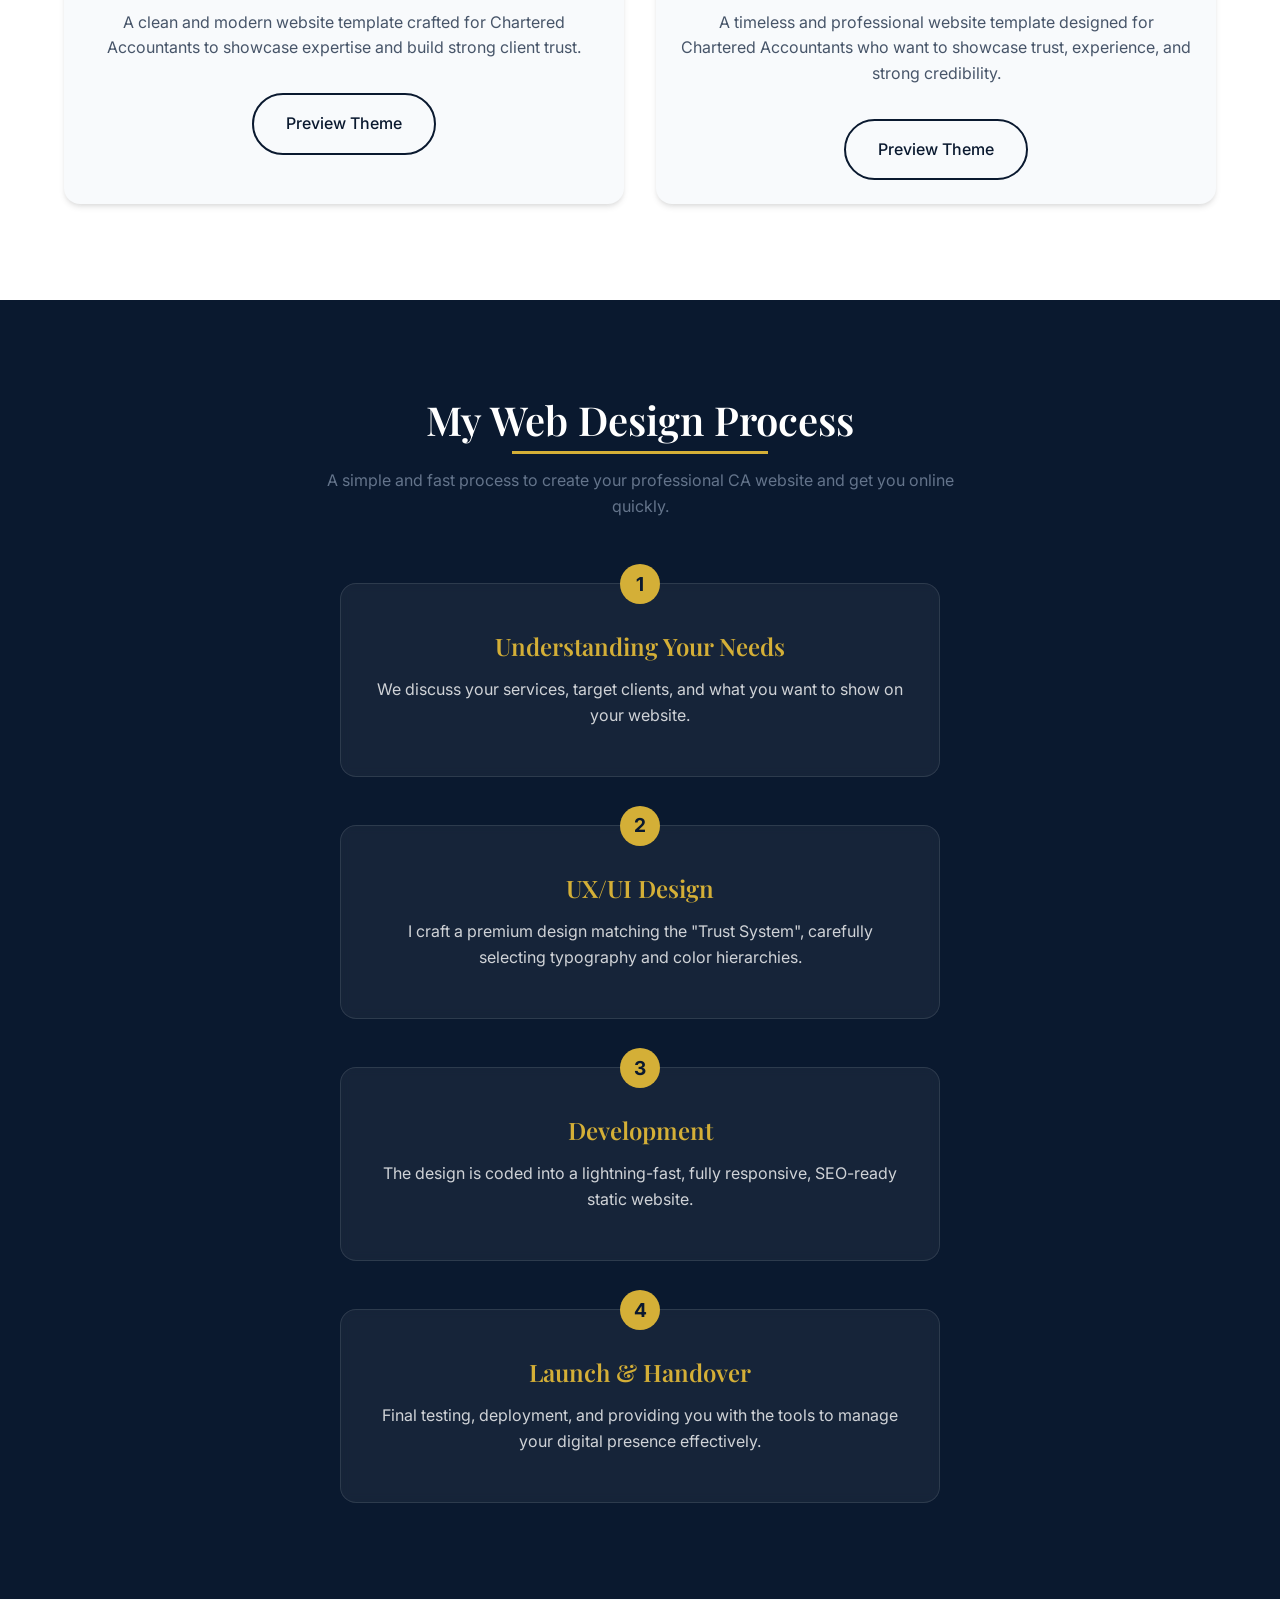
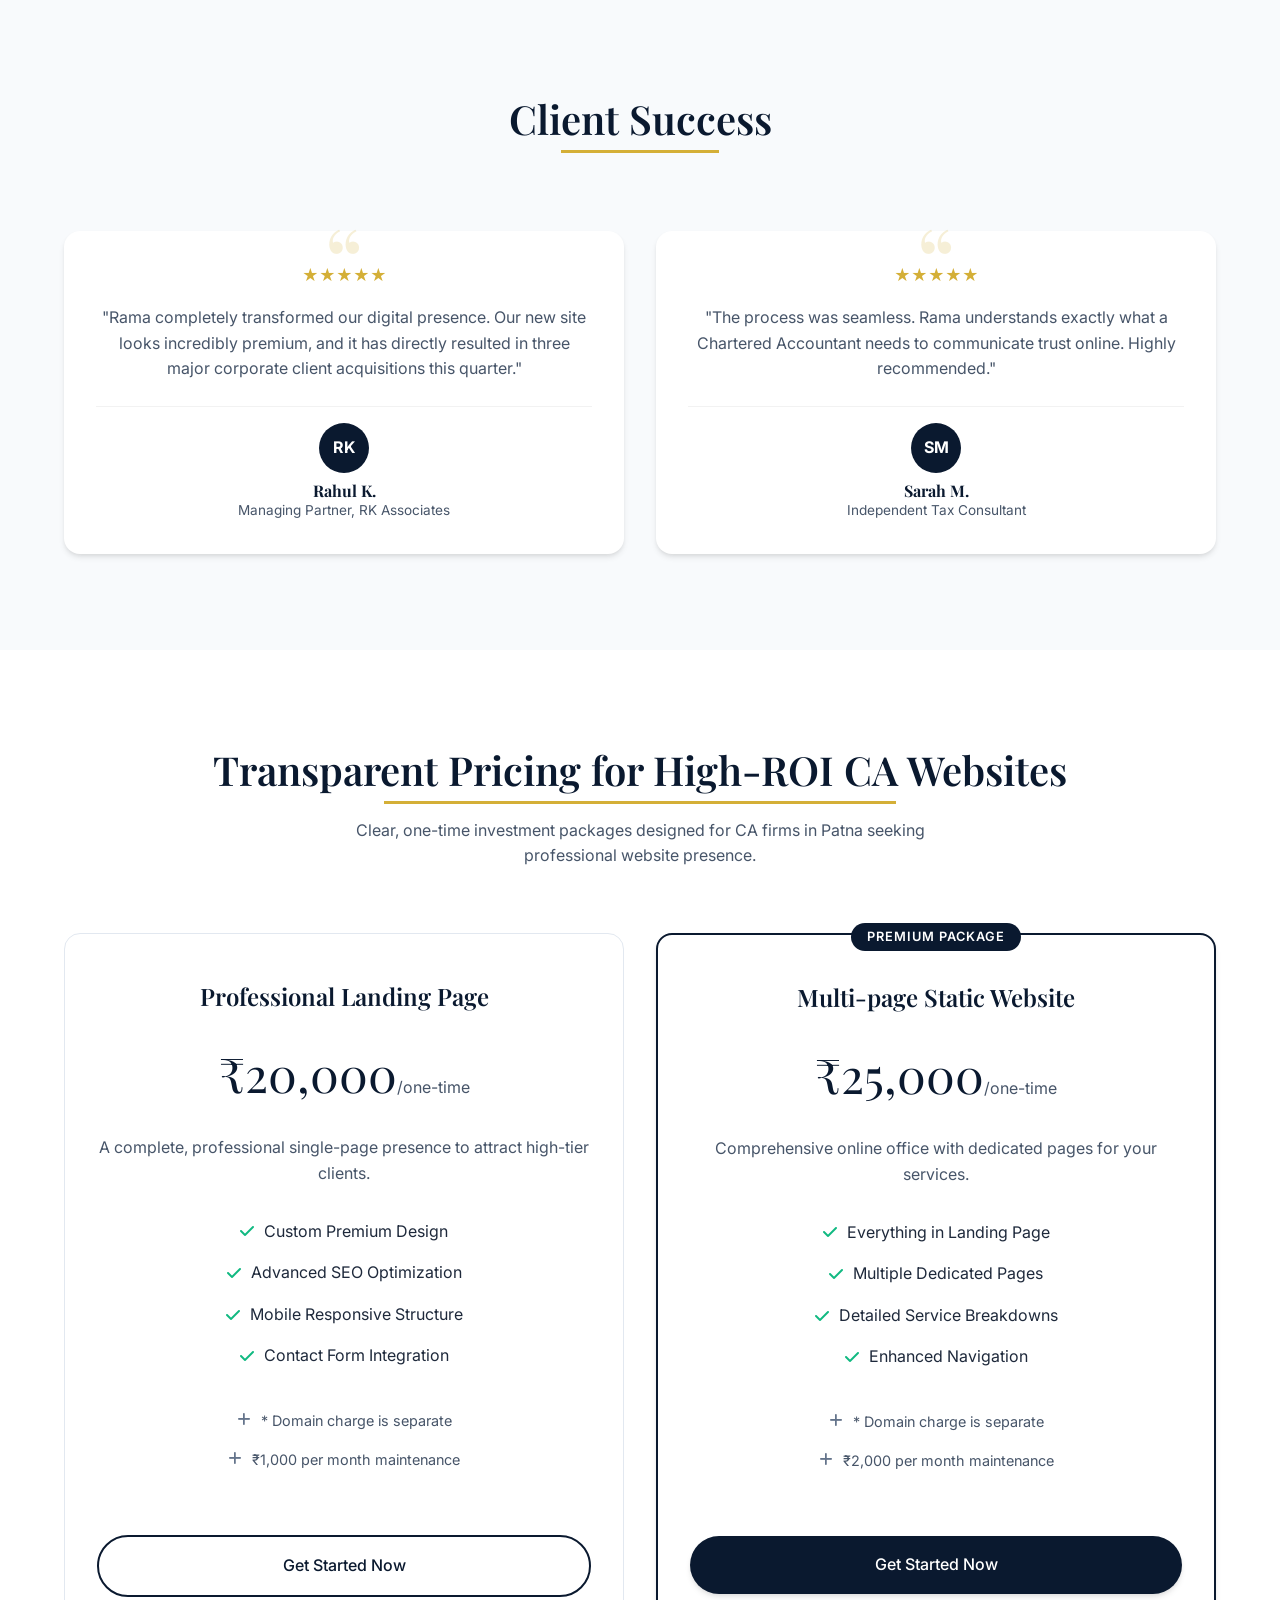
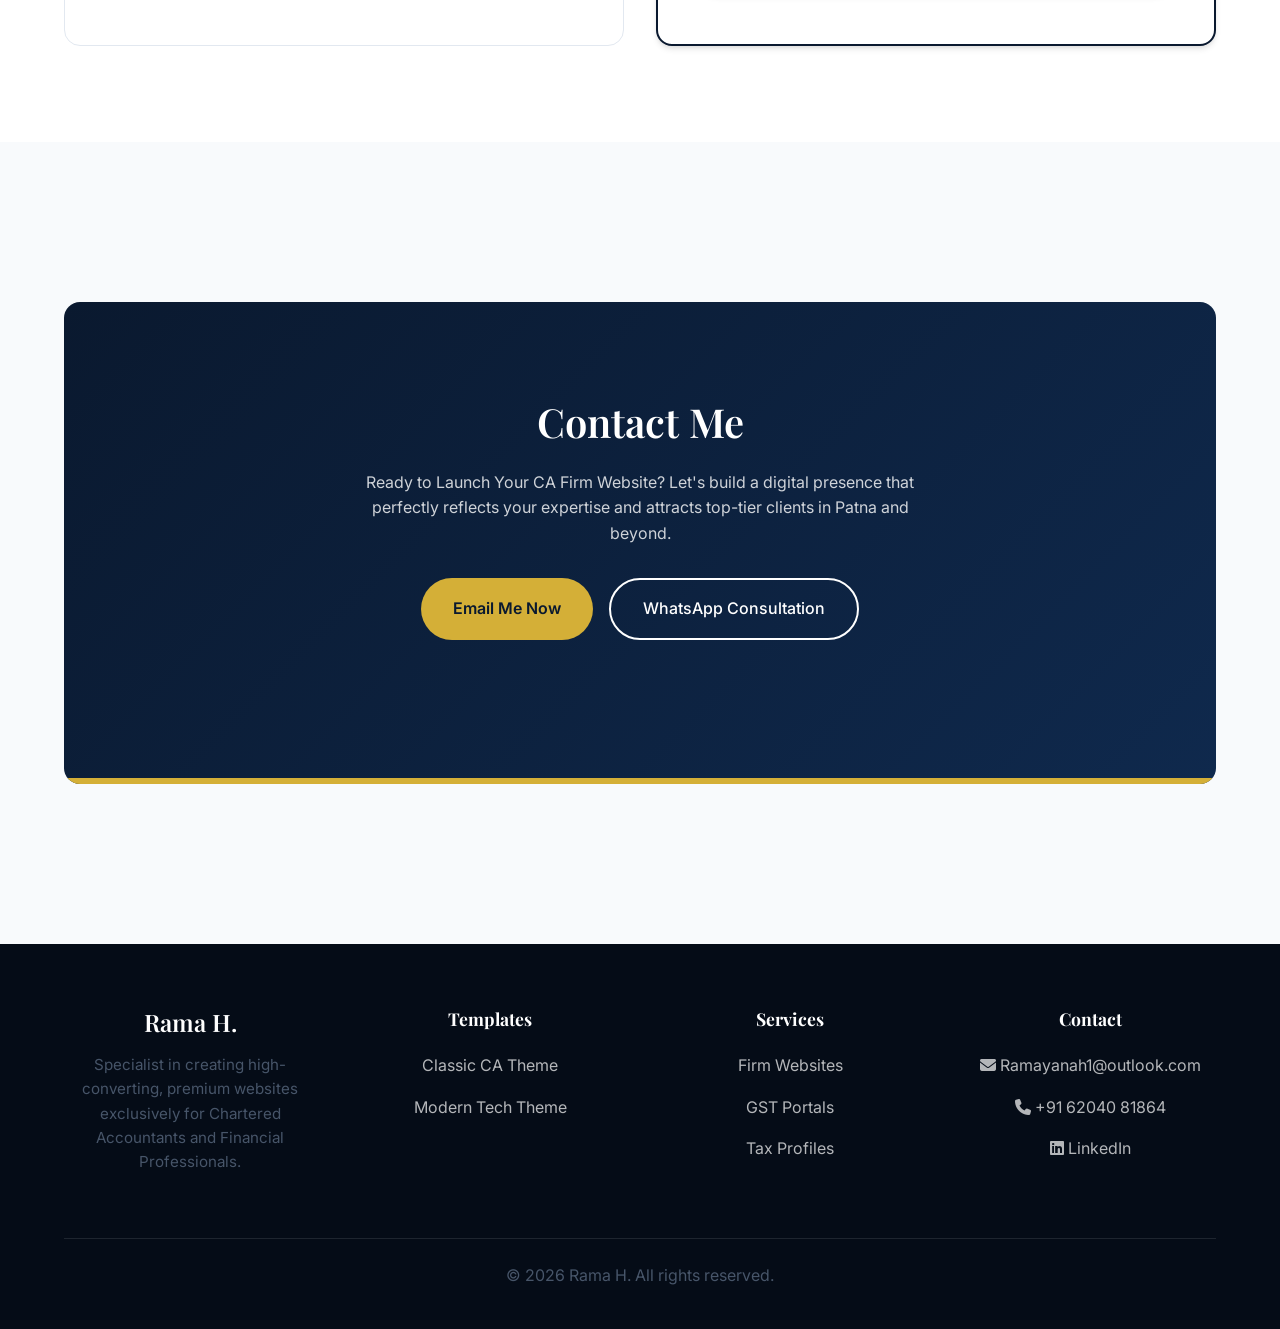
==== commit 5202787d: "polishedforproduction" ====
--- a/index.html
+++ b/index.html
@@ -4,8 +4,8 @@
 <head>
     <meta charset="UTF-8">
     <meta name="viewport" content="width=device-width, initial-scale=1.0">
-    <link rel="icon" type="image/png" href="assets/images/LogoWeb.png">
-    <link rel="apple-touch-icon" href="assets/images/LogoWeb.png">
+    <link rel="icon" type="image/png" href="assets/images/LogoWeb-160.png">
+    <link rel="apple-touch-icon" href="assets/images/LogoWeb-160.png">
     <title>Website Developer for CA in Patna | Rama H.</title>
     <meta name="description"
         content="Professional website development for Chartered Accountants in Patna. Fast, modern and SEO-friendly CA websites by Rama H.">
@@ -17,7 +17,7 @@
     <meta property="og:description" content="Custom websites for Chartered Accountants in Patna.">
     <meta property="og:type" content="website">
     <meta property="og:url" content="https://ramah.in/">
-    <meta property="og:image" content="https://ramah.in/assets/preview.png">
+    <meta property="og:image" content="https://ramah.in/assets/images/LogoWeb.png">
 
     <!-- Schema Markup -->
     <script type="application/ld+json">
@@ -26,7 +26,7 @@
       "@type": "LocalBusiness",
       "name": "Rama H.",
       "url": "https://ramah.in/",
-      "image": "https://ramah.in/assets/preview.png",
+      "image": "https://ramah.in/assets/images/LogoWeb.png",
       "description": "Custom website development services for Chartered Accountants in Patna. Fast, modern and SEO-friendly websites.",
       "areaServed": {
         "@type": "City",
@@ -57,9 +57,9 @@
         rel="stylesheet">
 
     <!-- Custom CSS -->
-    <link rel="stylesheet" href="css/style.css">
-    <link rel="stylesheet" href="css/hero.css">
-    <link rel="stylesheet" href="css/sections.css">
+    <link rel="stylesheet" href="css/style.min.css">
+    <link rel="stylesheet" href="css/hero.min.css">
+    <link rel="stylesheet" href="css/sections.min.css">
 
     <!-- FontAwesome for Icons -->
     <link rel="stylesheet" href="https://cdnjs.cloudflare.com/ajax/libs/font-awesome/6.4.0/css/all.min.css">
@@ -75,7 +75,7 @@
     <!-- Floating Navbar -->
     <nav class="navbar">
         <a href="#home" class="nav-brand-link">
-            <img src="assets/images/LogoWeb.png" alt="Rama H. Logo" class="nav-logo">
+            <img src="assets/images/LogoWeb-160.png" alt="Rama H. Logo" class="nav-logo" width="42" height="42">
         </a>
 
         <div class="nav-links">
@@ -118,8 +118,8 @@
                 <div class="hero-image-wrapper">
                     <!-- Layered Depth Effect for Portrait -->
                     <div class="hero-bg-shape"></div>
-                    <img src="assets/images/rama-portrait.png" alt="Rama H - CA Website Developer in Patna"
-                        class="hero-portrait">
+                    <img src="assets/images/rama-portrait.webp" alt="Rama H - CA Website Developer in Patna"
+                        class="hero-portrait" width="1322" height="1322" fetchpriority="high">
 
                     <!-- Floating Experience Card -->
                     <div class="floating-card expert-card">
@@ -451,7 +451,7 @@
     </a>
 
     <!-- Custom JS -->
-    <script src="js/main.js"></script>
+    <script src="js/main.min.js"></script>
 </body>
 
 </html>
--- a/css/style.min.css
+++ b/css/style.min.css
@@ -0,0 +1 @@
+:root{--primary:#0a192f;--secondary:#64748b;--accent:#d4af37;--bg-light:#f8fafc;--bg-white:#ffffff;--text-main:#1e293b;--text-muted:#475569;--op-90:0.9;--op-70:0.7;--op-50:0.5;--space-8:0.5rem;--space-16:1rem;--space-24:1.5rem;--space-32:2rem;--space-48:3rem;--space-64:4rem;--space-96:6rem;--shadow-sm:0 1px 2px 0 rgba(0,0,0,0.05);--shadow-md:0 4px 6px -1px rgba(0,0,0,0.1),0 2px 4px -1px rgba(0,0,0,0.06);--shadow-float:0 20px 25px -5px rgba(0,0,0,0.1),0 10px 10px -5px rgba(0,0,0,0.04);--shadow-glow:0 0 20px rgba(212,175,55,0.4);--font-heading:'Playfair Display',Georgia,serif;--font-body:'Inter',system-ui,-apple-system,sans-serif;--radius-sm:4px;--radius-md:8px;--radius-lg:16px;--radius-pill:9999px;--transition-fast:0.2s ease-in-out;--transition-normal:0.3s ease-in-out;--navbar-clearance:120px}*,*::before,*::after{box-sizing:border-box;margin:0;padding:0}html{scroll-behavior:smooth;font-size:16px;scroll-padding-top:var(--navbar-clearance)}body{font-family:var(--font-body);color:var(--text-main);background-color:var(--bg-light);line-height:1.6;overflow-x:hidden;text-align:center}a{text-decoration:none;color:inherit}a:focus-visible,button:focus-visible,input:focus-visible,textarea:focus-visible{outline:2px dashed var(--accent);outline-offset:4px}ul{list-style:none}img{max-width:100%;height:auto;display:block}h1,h2,h3,h4,h5,h6{font-family:var(--font-heading);color:var(--primary);line-height:1.2}h1{font-size:3.5rem;font-weight:700;margin-bottom:var(--space-24)}h2{font-size:2.5rem;font-weight:600;margin-bottom:var(--space-24)}h3{font-size:1.5rem;font-weight:600;margin-bottom:var(--space-16)}p{font-size:1rem;color:var(--text-muted);font-weight:400;margin-bottom:var(--space-16);max-width:65ch;margin-left:auto;margin-right:auto}.nav-links a:focus-visible{outline-offset:6px}.container{width:100%;max-width:1200px;margin:0 auto;padding:0 var(--space-24)}.section{padding:var(--space-96) 0;scroll-margin-top:var(--navbar-clearance)}.btn{display:inline-flex;align-items:center;justify-content:center;padding:var(--space-16) var(--space-32);border-radius:var(--radius-pill);font-family:var(--font-body);font-weight:500;font-size:1rem;cursor:pointer;transition:all var(--transition-normal);border:none;outline:none}.btn-primary{background-color:var(--primary);color:var(--bg-white);box-shadow:var(--shadow-md)}.btn-primary:hover{background-color:#081222;transform:translateY(-2px);box-shadow:var(--shadow-float)}.btn-secondary{background-color:transparent;color:var(--primary);border:2px solid var(--primary)}.btn-secondary:hover{background-color:var(--bg-light);transform:translateY(-2px)}.btn-accent{background-color:var(--accent);color:var(--primary);font-weight:600}.btn-accent:hover{box-shadow:var(--shadow-glow);transform:translateY(-2px)}.btn-whatsapp{background-color:transparent;color:var(--bg-white);border:2px solid var(--bg-white)}.btn-whatsapp:hover{background-color:var(--bg-white);color:var(--primary);transform:translateY(-2px);box-shadow:var(--shadow-md)}.navbar{position:fixed;top:var(--space-24);left:50%;transform:translateX(-50%);width:calc(100% - var(--space-48));max-width:1152px;background:rgba(255,255,255,var(--op-70));backdrop-filter:blur(12px);-webkit-backdrop-filter:blur(12px);border:1px solid rgba(255,255,255,0.4);border-radius:var(--radius-pill);padding:var(--space-16) var(--space-32);display:flex;align-items:center;justify-content:space-between;box-shadow:var(--shadow-md);z-index:1000;transition:all var(--transition-normal)}.navbar.scrolled{background:rgba(255,255,255,var(--op-90));top:var(--space-16);box-shadow:var(--shadow-float)}.nav-brand-link{display:flex;align-items:center;text-decoration:none}.nav-logo{height:42px;width:auto;object-fit:contain;display:block}.nav-links{display:flex;gap:var(--space-32);align-items:center}.nav-links a{font-size:0.95rem;font-weight:500;color:var(--primary);transition:color var(--transition-fast);position:relative}.nav-links a:not(.nav-cta)::after{content:'';position:absolute;width:0;height:2px;bottom:-4px;left:0;background-color:var(--accent);transition:width var(--transition-fast)}.nav-links a:hover{color:var(--accent)}.nav-links a:not(.nav-cta):hover::after{width:100%}.nav-cta{padding:var(--space-8) var(--space-24);font-size:0.9rem;color:var(--bg-white) !important}.nav-cta:hover{color:var(--accent) !important}.mobile-menu-btn{display:none;background:none;border:none;cursor:pointer;flex-direction:column;gap:5px}.mobile-menu-btn span{width:24px;height:2px;background-color:var(--primary);transition:all var(--transition-fast)}@media (max-width:768px){:root{--navbar-clearance:104px}h1{font-size:2.5rem}h2{font-size:2rem}.navbar{top:var(--space-16);width:calc(100% - var(--space-32));padding:var(--space-16) var(--space-24)}.nav-links,.nav-cta{display:none}.mobile-menu-btn{display:flex}.nav-links.active{display:flex;flex-direction:column;position:absolute;top:100%;left:0;right:0;margin-top:var(--space-16);background:rgba(255,255,255,0.95);backdrop-filter:blur(10px);border-radius:var(--radius-md);padding:var(--space-24);box-shadow:var(--shadow-float);gap:var(--space-16);text-align:center;z-index:1001}.nav-links.active .nav-cta{display:inline-flex}}@media (max-width:480px){:root{--navbar-clearance:96px}h1{font-size:2rem}h2{font-size:1.75rem}}@media (max-width:320px){h1{font-size:1.75rem}h2{font-size:1.5rem}}.page-loader{position:fixed;top:0;left:0;width:100%;height:100%;background:linear-gradient(135deg,var(--primary) 0%,rgba(10,25,47,0.98) 100%);display:flex;flex-direction:column;align-items:center;justify-content:center;z-index:9999;opacity:1;transition:opacity 0.5s ease-out,visibility 0.5s ease-out;visibility:visible}.page-loader.hidden{opacity:0;visibility:hidden}.loader-spinner{width:50px;height:50px;border:4px solid rgba(255,255,255,0.1);border-top:4px solid var(--accent);border-radius:50%;animation:spin 1.2s linear infinite;margin-bottom:20px}.loader-text{color:var(--accent);font-size:1rem;font-weight:500;letter-spacing:1px}@keyframes spin{0%{transform:rotate(0deg)}100%{transform:rotate(360deg)}}.whatsapp-float{position:fixed;bottom:30px;right:30px;width:60px;height:60px;background-color:#25d366;border-radius:50%;display:flex;align-items:center;justify-content:center;font-size:1.8rem;color:white;text-decoration:none;box-shadow:0 4px 12px rgba(0,0,0,0.15);transition:all 0.3s ease;z-index:100}.whatsapp-float:hover{background-color:#1da851;transform:scale(1.1);box-shadow:0 6px 20px rgba(37,211,102,0.4)}.whatsapp-float:active{transform:scale(0.95)}@media (max-width:768px){.whatsapp-float{bottom:20px;right:20px;width:55px;height:55px;font-size:1.5rem}}
--- a/css/hero.min.css
+++ b/css/hero.min.css
@@ -0,0 +1 @@
+.hero{min-height:100vh;display:flex;align-items:center;padding-top:var(--space-96);background:linear-gradient(135deg,var(--bg-white) 0%,var(--bg-light) 100%);position:relative;overflow:hidden}.hero::before{content:'';position:absolute;inset:0;background:linear-gradient(180deg,rgba(255,255,255,0) 0%,rgba(212,175,55,0.06) 100%);z-index:0;pointer-events:none}.hero-container{display:flex;flex-direction:column;gap:var(--space-64);align-items:center;justify-content:center;text-align:center;position:relative;z-index:1}.hero-content{max-width:800px;margin:0 auto}.trust-badge{display:inline-flex;align-items:center;gap:var(--space-8);padding:6px 16px;background-color:rgba(10,25,47,0.05);color:var(--primary);border-radius:var(--radius-pill);font-size:0.85rem;font-weight:600;margin-bottom:var(--space-24);border:1px solid rgba(10,25,47,0.1)}.hero-subtitle{font-size:1.125rem;margin-bottom:var(--space-32)}.hero-cta-group{display:flex;justify-content:center;gap:var(--space-16);flex-wrap:wrap}.hero-image-wrapper{position:relative;display:flex;justify-content:center;align-items:center}.hero-bg-shape{position:absolute;width:100%;height:100%;background-color:var(--primary);border-radius:500px;transform:rotate(5deg) translateY(-10px);z-index:1;opacity:var(--op-90)}.hero-portrait{position:relative;z-index:2;border-radius:500px;box-shadow:var(--shadow-float);width:100%;max-width:350px;height:auto;object-fit:cover;aspect-ratio:3/4;border:4px solid var(--bg-white);transition:transform var(--transition-normal)}.hero-portrait:hover{transform:translateY(-5px)}.floating-card{position:absolute;background:rgba(255,255,255,var(--op-90));backdrop-filter:blur(10px);padding:var(--space-16);border-radius:var(--radius-md);box-shadow:var(--shadow-md);display:flex;align-items:center;gap:var(--space-16);z-index:3;border:1px solid rgba(255,255,255,0.5);animation:float 6s ease-in-out infinite}.expert-card{bottom:0%;left:-20%}.icon-circle{width:40px;height:40px;border-radius:50%;background:var(--bg-light);color:var(--accent);display:flex;align-items:center;justify-content:center;font-size:1.2rem}.card-title{display:block;font-weight:700;color:var(--primary);font-size:0.95rem}.card-desc{display:block;font-size:0.8rem;color:var(--text-muted)}@keyframes float{0%{transform:translateY(0px)}50%{transform:translateY(-15px)}100%{transform:translateY(0px)}}.whatsapp-float{position:fixed;bottom:var(--space-32);right:var(--space-32);width:60px;height:60px;background-color:#25d366;color:white;border-radius:50%;display:flex;align-items:center;justify-content:center;font-size:32px;box-shadow:0 4px 10px rgba(37,211,102,0.3);z-index:999;transition:all var(--transition-normal)}.whatsapp-float:hover{transform:scale(1.1);box-shadow:0 6px 14px rgba(37,211,102,0.4)}@media (max-width:992px){.hero-container{padding-top:var(--space-48)}.expert-card{left:0%;bottom:-5%}}@media (max-width:768px){.hero-container{gap:var(--space-32)}.hero-portrait{max-width:280px}.whatsapp-float{bottom:var(--space-24);right:var(--space-24);width:50px;height:50px;font-size:26px}}@media (min-width:993px){.hero{padding-top:160px}}
--- a/css/sections.min.css
+++ b/css/sections.min.css
@@ -0,0 +1 @@
+.trust-strip{background-color:var(--primary);color:var(--bg-white);padding:var(--space-48) 0;text-align:center}.trust-strip h3{color:var(--secondary);font-size:1rem;text-transform:uppercase;letter-spacing:2px;margin-bottom:var(--space-32)}.logo-grid{display:flex;justify-content:center;align-items:center;gap:var(--space-64);flex-wrap:wrap;opacity:var(--op-70)}.logo-grid i{font-size:2.5rem;color:var(--secondary);transition:all var(--transition-normal)}.logo-grid i:hover{color:var(--accent);opacity:1}.why-ca{background-color:var(--bg-white)}.section-header{text-align:center;margin-bottom:var(--space-64)}.section-header h2{position:relative;display:inline-block}.section-header h2::after{content:'';position:absolute;width:60%;height:3px;background-color:var(--accent);bottom:-10px;left:20%}.features-grid{display:grid;grid-template-columns:repeat(auto-fit,minmax(280px,1fr));gap:var(--space-32)}.feature-card{padding:var(--space-32);background:var(--bg-light);border-radius:var(--radius-lg);transition:transform var(--transition-normal);border:1px solid rgba(0,0,0,0.05)}.feature-card:hover{transform:translateY(-5px);box-shadow:var(--shadow-md)}.feature-icon{font-size:2rem;color:var(--accent);margin:0 auto var(--space-16) auto;background:var(--primary);width:60px;height:60px;display:flex;align-items:center;justify-content:center;border-radius:50%}.services{background-color:var(--bg-light)}.services-grid{display:grid;grid-template-columns:repeat(auto-fit,minmax(250px,1fr));gap:var(--space-24)}.service-card{background:var(--bg-white);padding:var(--space-32);border-radius:var(--radius-lg);box-shadow:var(--shadow-sm);transition:all var(--transition-normal);position:relative;overflow:hidden;z-index:1}.service-card::before{content:'';position:absolute;top:0;left:0;width:100%;height:4px;background:var(--accent);transform:scaleX(0);transform-origin:center;transition:transform var(--transition-normal);z-index:2}.service-card:hover{box-shadow:var(--shadow-float);transform:translateY(-5px)}.service-card:hover::before{transform:scaleX(1)}.service-card i{font-size:2.5rem;color:var(--primary);margin:0 auto var(--space-24) auto;display:block}.templates{background-color:var(--bg-white)}.template-grid{display:grid;grid-template-columns:repeat(auto-fit,minmax(280px,1fr));gap:var(--space-32)}.template-card{border-radius:var(--radius-lg);overflow:hidden;box-shadow:var(--shadow-md);background:var(--bg-light);transition:transform var(--transition-normal)}.template-card:hover{transform:translateY(-8px);box-shadow:var(--shadow-float)}.template-image{width:100%;height:240px;background-color:#e2e8f0;display:flex;align-items:center;justify-content:center;color:var(--secondary);font-size:3rem;position:relative}.template-image.overlay-1{background:linear-gradient(45deg,#1e293b,#334155);color:#fff}.template-image.overlay-2{background:linear-gradient(45deg,#f1f5f9,#cbd5e1)}.template-image.overlay-3{background:linear-gradient(45deg,#0f172a,#d4af37);color:#fff}.template-content{padding:var(--space-24)}.process{background-color:var(--primary);color:var(--bg-white)}.process .section-header h2{color:var(--bg-white)}.process .section-header p{color:var(--secondary)}.process-timeline{display:flex;flex-direction:column;gap:var(--space-48);position:relative}.process-timeline::before{display:none}.process-step,.process-step:nth-child(even){flex-direction:column;justify-content:center;align-items:center}.process-content{width:100%;max-width:600px;background:rgba(255,255,255,0.05);padding:var(--space-48) var(--space-32) var(--space-32);border-radius:var(--radius-lg);position:relative;border:1px solid rgba(255,255,255,0.1);backdrop-filter:blur(5px);margin:0 auto}.process-title{color:var(--accent);font-size:1.5rem}.process-number{position:absolute;width:40px;height:40px;background:var(--accent);color:var(--primary);border-radius:50%;display:flex;align-items:center;justify-content:center;font-weight:700;font-size:1.2rem;top:-20px;left:50%;transform:translateX(-50%)}.testimonials{background-color:var(--bg-light)}.testi-grid{display:grid;grid-template-columns:repeat(auto-fit,minmax(280px,1fr));gap:var(--space-32)}.testi-card{background:var(--bg-white);padding:var(--space-32);border-radius:var(--radius-lg);box-shadow:var(--shadow-md);position:relative}.testi-card::before{content:'\201C';font-family:var(--font-heading);font-size:6rem;color:rgba(212,175,55,0.2);position:absolute;top:-20px;left:50%;transform:translateX(-50%);line-height:1}.stars{color:var(--accent);margin-bottom:var(--space-16)}.client-info{display:flex;flex-direction:column;align-items:center;gap:var(--space-8);margin-top:var(--space-24);border-top:1px solid rgba(0,0,0,0.05);padding-top:var(--space-16)}.client-avatar{width:50px;height:50px;background:var(--primary);border-radius:50%;color:white;display:flex;align-items:center;justify-content:center;font-weight:bold}.pricing{background-color:var(--bg-white)}.pricing-grid{display:grid;grid-template-columns:repeat(auto-fit,minmax(280px,1fr));gap:var(--space-32);align-items:stretch}.pricing-card{border:1px solid #e2e8f0;border-radius:var(--radius-lg);padding:var(--space-48) var(--space-32);text-align:center;transition:all var(--transition-normal);background:var(--bg-white)}.pricing-card:hover{transform:translateY(-8px);box-shadow:var(--shadow-float);border-color:var(--accent)}.pricing-card.popular{border-color:var(--primary);border-width:2px;position:relative;box-shadow:var(--shadow-md)}.popular-badge{position:absolute;top:-12px;left:50%;transform:translateX(-50%);background:var(--primary);color:white;padding:4px 16px;border-radius:var(--radius-pill);font-size:0.8rem;font-weight:600;letter-spacing:1px}.price{font-family:var(--font-heading);font-size:3rem;color:var(--primary);margin:var(--space-24) 0}.price span{font-size:1rem;color:var(--text-muted);font-family:var(--font-body)}.pricing-features{text-align:center;margin:var(--space-32) 0;display:flex;flex-direction:column;align-items:center}.pricing-features li{margin-bottom:var(--space-16);display:flex;align-items:center;gap:10px;justify-content:center}.pricing-features i{color:#10b981}.cta-banner{background:linear-gradient(135deg,var(--primary),#0f294d);color:white;text-align:center;padding:var(--space-96) var(--space-24);border-radius:var(--radius-lg);margin:var(--space-64) auto;max-width:1152px;position:relative;overflow:hidden}.cta-banner::after{content:'';position:absolute;inset:auto 0 0 0;height:6px;background:var(--accent)}.cta-banner h2{color:white}footer{background-color:#050c17;color:rgba(255,255,255,0.7);padding:var(--space-64) 0 var(--space-24)}.footer-grid{display:grid;grid-template-columns:repeat(auto-fit,minmax(200px,1fr));gap:var(--space-48);margin-bottom:var(--space-48);text-align:center}.footer-brand h3{color:white;margin-bottom:var(--space-16)}.footer-links h4{color:white;margin-bottom:var(--space-24);font-size:1.1rem}.footer-links li{margin-bottom:var(--space-16)}.footer-links a{transition:color var(--transition-fast)}.footer-links a:hover{color:var(--accent)}.footer-bottom{text-align:center;padding-top:var(--space-24);border-top:1px solid rgba(255,255,255,0.1);font-size:0.9rem}.fade-in{opacity:0;transform:translateY(30px);transition:opacity 0.8s ease-out,transform 0.8s ease-out}.fade-in.visible{opacity:1;transform:translateY(0)}@media (max-width:768px){.footer-grid{grid-template-columns:1fr;gap:var(--space-32)}footer{padding-bottom:var(--space-96)}.process-content{padding:var(--space-32) var(--space-16) var(--space-16)}}.contact-form{background:rgba(255,255,255,0.1);padding:var(--space-32);border-radius:var(--radius-md);margin-top:var(--space-32);backdrop-filter:blur(10px);-webkit-backdrop-filter:blur(10px);border:1px solid rgba(255,255,255,0.2);text-align:left}.form-group-row{display:grid;grid-template-columns:1fr 1fr;gap:var(--space-16);margin-bottom:var(--space-16)}.form-group-full{margin-bottom:var(--space-16)}.contact-form input,.contact-form textarea{width:100%;padding:var(--space-16);border-radius:var(--radius-sm);border:1px solid rgba(255,255,255,0.3);background:rgba(255,255,255,0.9);color:var(--primary);font-family:var(--font-body)}.contact-form input:focus,.contact-form textarea:focus{outline:2px solid var(--accent)}.form-status{margin-top:var(--space-16);text-align:center;color:#fff;font-weight:500}@media (max-width:480px){.form-group-row{grid-template-columns:1fr}}
